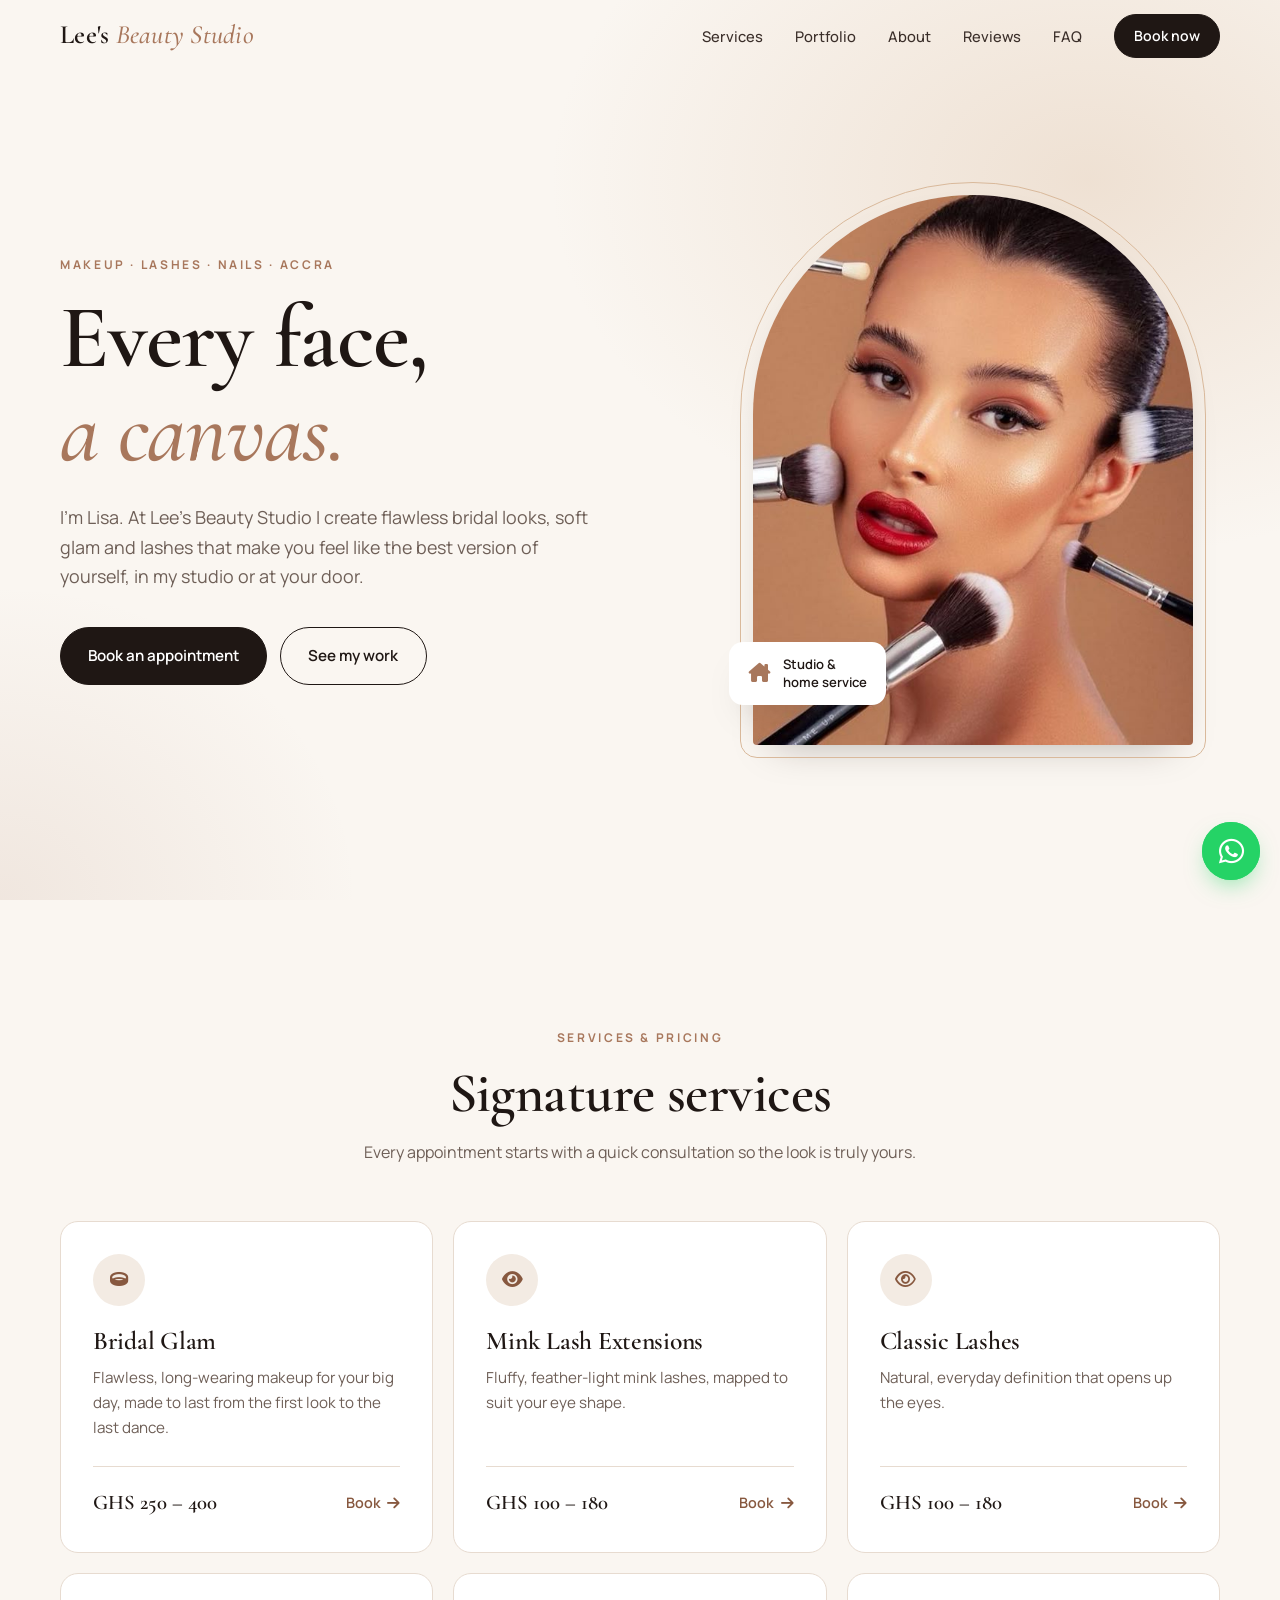
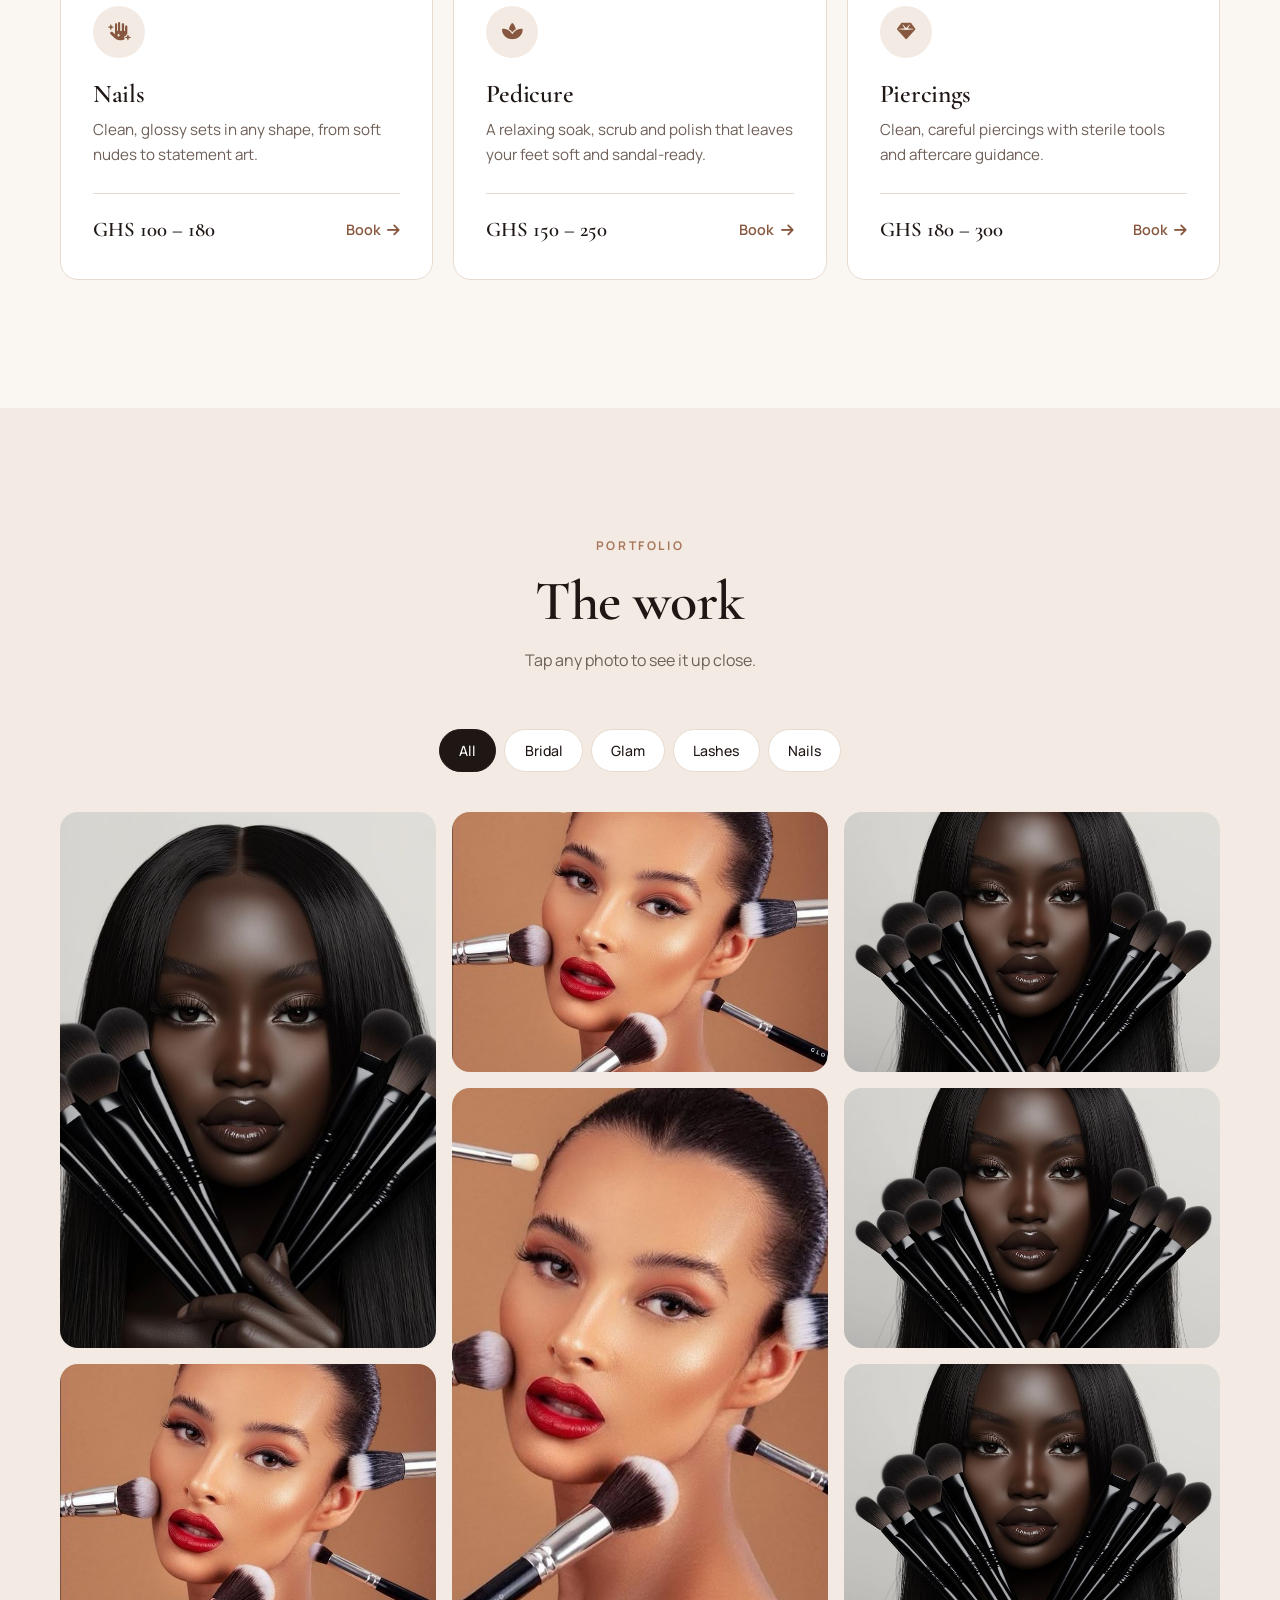
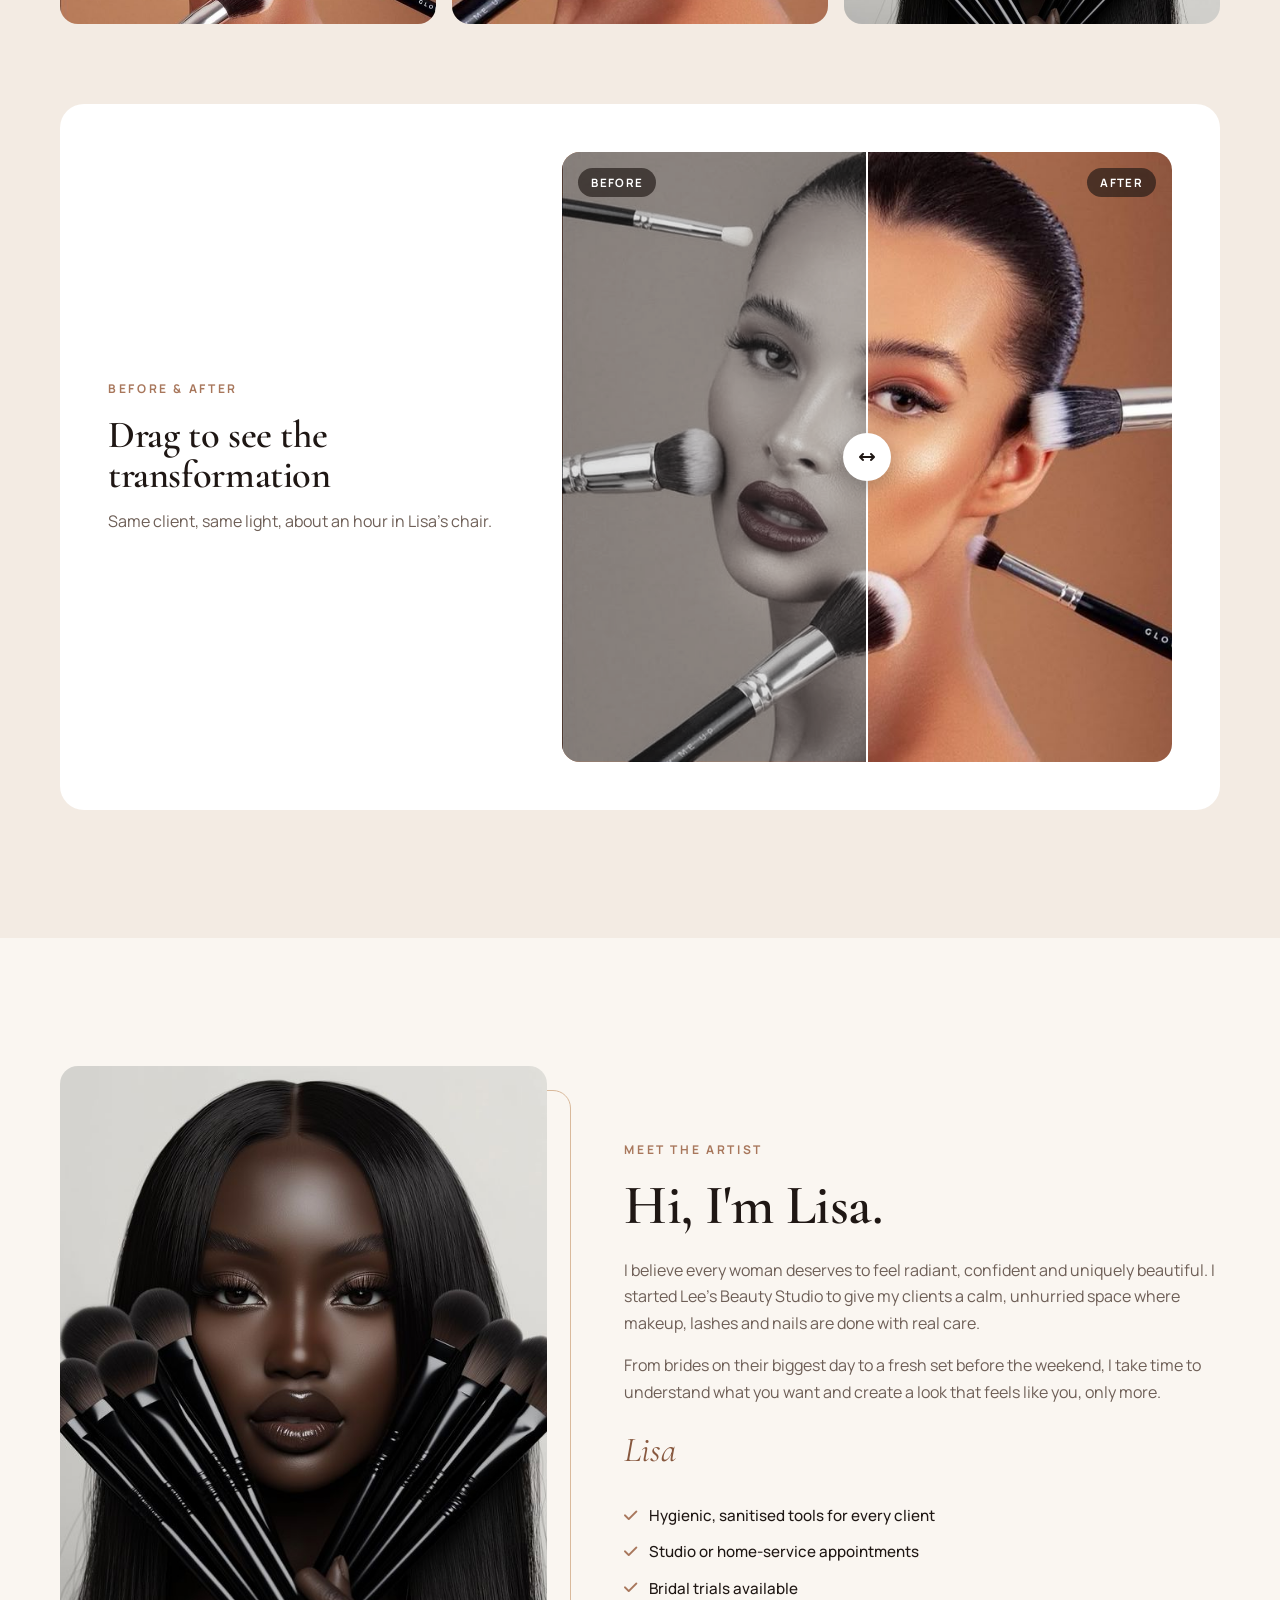
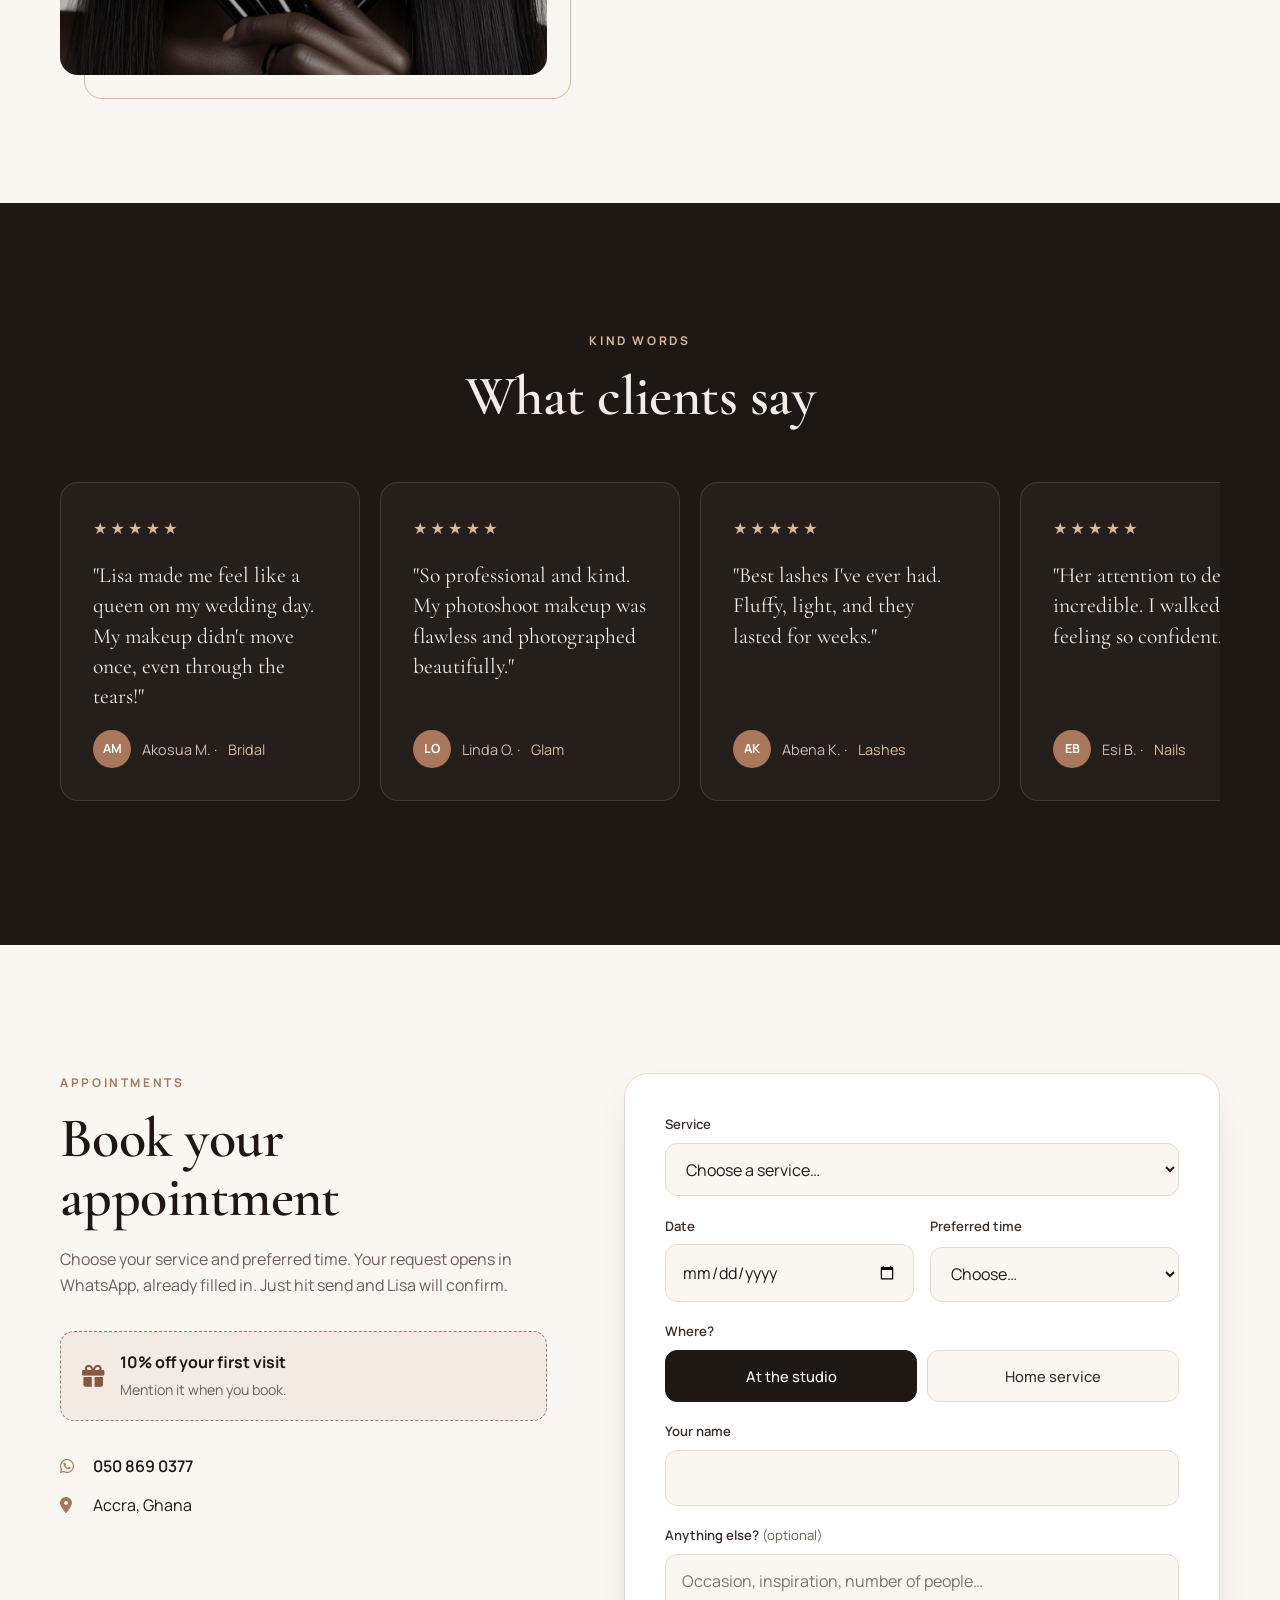
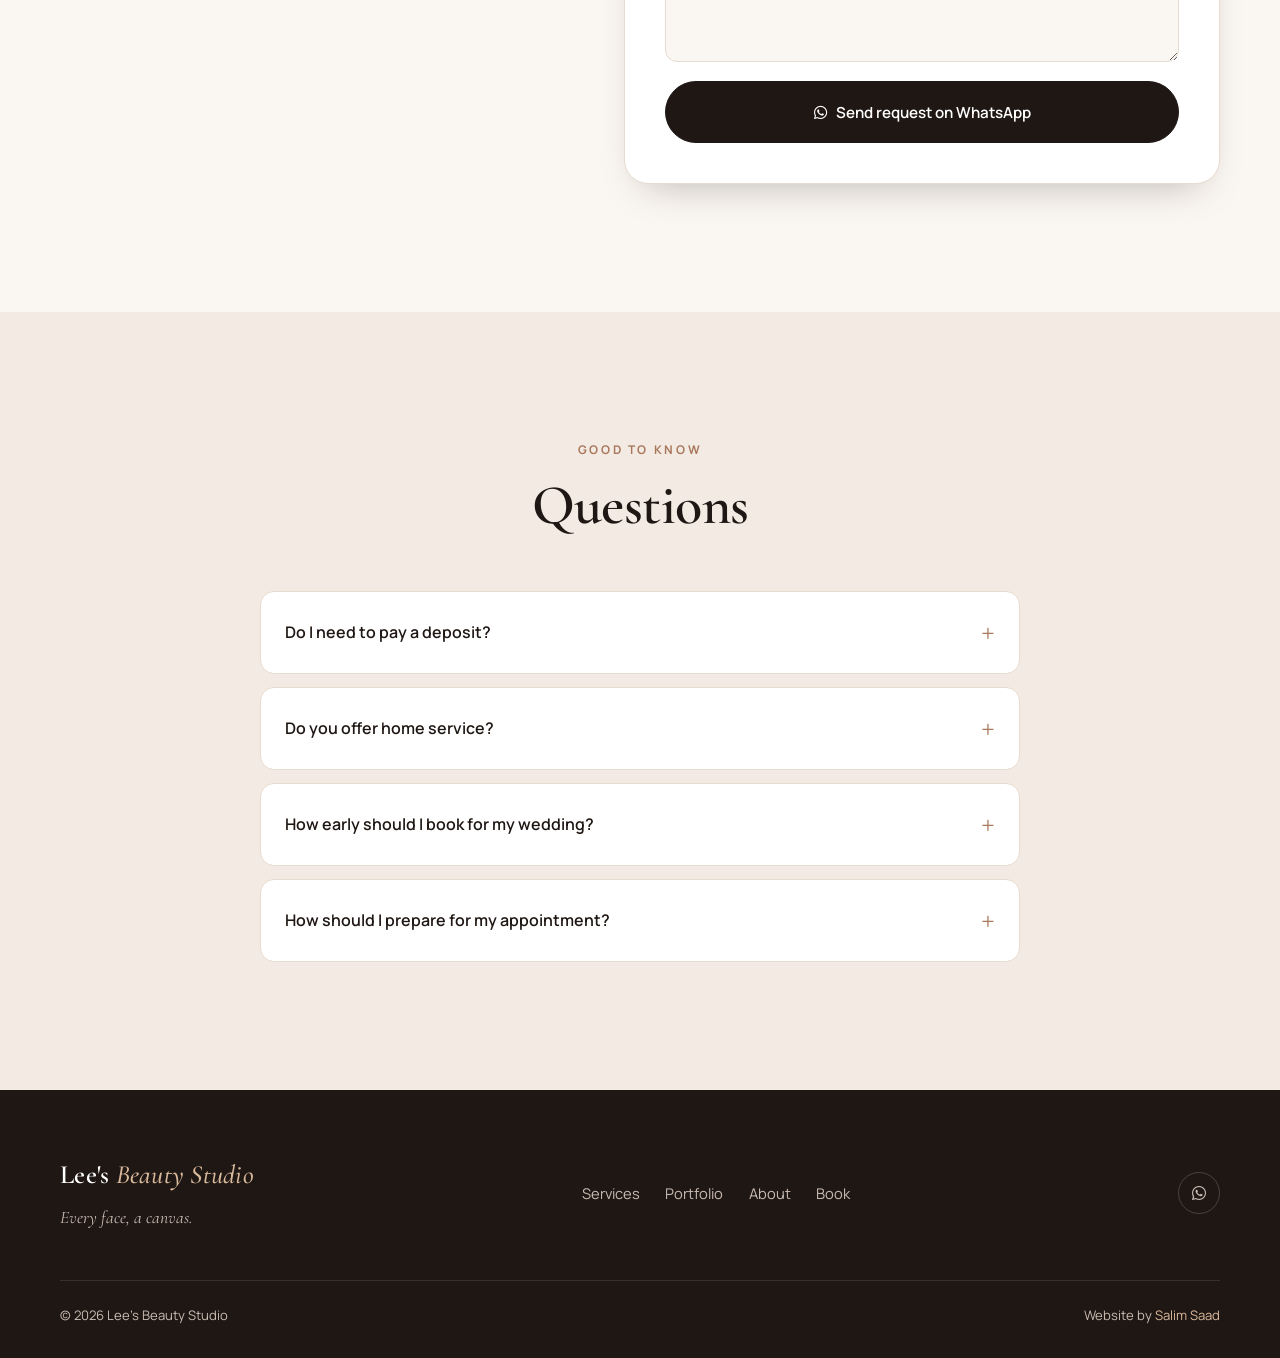
==== index.html @ f09ffb91 "Update WhatsApp contact to Lisa's number Co-Authored-By: Claude Opus 5.5 <noreply@anthropic.com>" ====
<!DOCTYPE html>
<html lang="en">
<head>
  <meta charset="UTF-8" />
  <meta name="viewport" content="width=device-width, initial-scale=1.0" />
  <title>Lee's Beauty Studio | Makeup, Lashes &amp; Nails by Lisa</title>
  <meta name="description" content="Lee's Beauty Studio: bridal and glam makeup, lash extensions, nails, pedicures and piercings by Lisa. Studio and home-service appointments. Book on WhatsApp." />

  <!-- Social share preview (WhatsApp / Instagram / Facebook) -->
  <meta property="og:type" content="website" />
  <meta property="og:title" content="Lee's Beauty Studio | Every Face, a Canvas" />
  <meta property="og:description" content="Bridal and glam makeup, lashes, nails and more by Lisa. Book your appointment on WhatsApp." />
  <meta property="og:image" content="images/jackie3.jpeg" /><!-- TODO: use an absolute URL once the site is live -->
  <meta name="theme-color" content="#1f1714" />

  <link rel="icon" href="data:image/svg+xml,<svg xmlns='http://www.w3.org/2000/svg' viewBox='0 0 100 100'><rect width='100' height='100' rx='22' fill='%231f1714'/><text x='50' y='68' font-size='54' text-anchor='middle' fill='%23d9b99b' font-family='Georgia,serif' font-style='italic'>L</text></svg>" />

  <link rel="preconnect" href="https://fonts.googleapis.com" />
  <link rel="preconnect" href="https://fonts.gstatic.com" crossorigin />
  <link href="https://fonts.googleapis.com/css2?family=Cormorant+Garamond:ital,wght@0,500;0,600;1,500&family=Manrope:wght@400;500;600;700&display=swap" rel="stylesheet" />
  <link rel="stylesheet" href="https://cdnjs.cloudflare.com/ajax/libs/font-awesome/6.4.0/css/all.min.css" />
  <link rel="stylesheet" href="style.css" />
  <script>document.documentElement.classList.add("js");</script>

  <!-- Helps Google show the studio in local "beauty studio near me" searches -->
  <script type="application/ld+json">
  {
    "@context": "https://schema.org",
    "@type": "BeautySalon",
    "name": "Lee's Beauty Studio",
    "founder": "Lisa",
    "telephone": "+233508690377",
    "image": "images/jackie3.jpeg",
    "address": { "@type": "PostalAddress", "addressLocality": "Accra", "addressCountry": "GH" },
    "priceRange": "GHS 100 - 400"
  }
  </script>
</head>
<body>

  <a class="skip-link" href="#main">Skip to content</a>

  <!-- ===== HEADER ===== -->
  <header class="site-header" id="siteHeader">
    <div class="container header-inner">
      <a href="#home" class="wordmark" aria-label="Lee's Beauty Studio, home">
        Lee's <em>Beauty Studio</em>
      </a>

      <nav class="nav" id="nav" aria-label="Main">
        <a href="#services">Services</a>
        <a href="#portfolio">Portfolio</a>
        <a href="#about">About</a>
        <a href="#reviews">Reviews</a>
        <a href="#faq">FAQ</a>
        <a href="#book" class="btn btn-small">Book now</a>
      </nav>

      <button class="menu-toggle" id="menuToggle" aria-label="Open menu" aria-expanded="false" aria-controls="nav">
        <span></span><span></span>
      </button>
    </div>
  </header>

  <main id="main">

    <!-- ===== HERO ===== -->
    <section class="hero" id="home">
      <div class="container hero-inner">
        <div class="hero-text reveal">
          <p class="eyebrow">Makeup · Lashes · Nails · Accra</p>
          <h1>Every face,<br /><em>a canvas.</em></h1>
          <p class="lead">
            I'm Lisa. At Lee's Beauty Studio I create flawless bridal looks, soft glam
            and lashes that make you feel like the best version of yourself, in my studio or at your door.
          </p>
          <div class="hero-actions">
            <a href="#book" class="btn">Book an appointment</a>
            <a href="#portfolio" class="btn btn-ghost">See my work</a>
          </div>
        </div>

        <div class="hero-visual reveal" style="--delay: .15s">
          <!-- TODO: replace with Lisa's own best photo -->
          <div class="arch">
            <img src="images/jackie3.jpeg" alt="Glam makeup look by Lee's Beauty Studio" fetchpriority="high" />
          </div>
          <div class="hero-badge">
            <i class="fa-solid fa-house-chimney" aria-hidden="true"></i>
            <span>Studio &amp;<br />home service</span>
          </div>
        </div>
      </div>
    </section>

    <!-- ===== SERVICES ===== -->
    <section class="section" id="services">
      <div class="container">
        <header class="section-head reveal">
          <p class="eyebrow">Services &amp; pricing</p>
          <h2>Signature services</h2>
          <p>Every appointment starts with a quick consultation so the look is truly yours.</p>
        </header>

        <!-- TODO: confirm every service, description and price with Lisa -->
        <div class="services-grid">
          <article class="service reveal">
            <span class="service-icon"><i class="fa-solid fa-ring" aria-hidden="true"></i></span>
            <h3>Bridal Glam</h3>
            <p>Flawless, long-wearing makeup for your big day, made to last from the first look to the last dance.</p>
            <div class="service-foot">
              <span class="price">GHS 250 – 400</span>
              <a href="#book" class="link-arrow" data-service="Bridal Glam">Book <i class="fa-solid fa-arrow-right" aria-hidden="true"></i></a>
            </div>
          </article>

          <article class="service reveal" style="--delay: .05s">
            <span class="service-icon"><i class="fa-solid fa-eye" aria-hidden="true"></i></span>
            <h3>Mink Lash Extensions</h3>
            <p>Fluffy, feather-light mink lashes, mapped to suit your eye shape.</p>
            <div class="service-foot">
              <span class="price">GHS 100 – 180</span>
              <a href="#book" class="link-arrow" data-service="Mink Lash Extensions">Book <i class="fa-solid fa-arrow-right" aria-hidden="true"></i></a>
            </div>
          </article>

          <article class="service reveal" style="--delay: .1s">
            <span class="service-icon"><i class="fa-regular fa-eye" aria-hidden="true"></i></span>
            <h3>Classic Lashes</h3>
            <p>Natural, everyday definition that opens up the eyes.</p>
            <div class="service-foot">
              <span class="price">GHS 100 – 180</span>
              <a href="#book" class="link-arrow" data-service="Classic Lashes">Book <i class="fa-solid fa-arrow-right" aria-hidden="true"></i></a>
            </div>
          </article>

          <article class="service reveal">
            <span class="service-icon"><i class="fa-solid fa-hand-sparkles" aria-hidden="true"></i></span>
            <h3>Nails</h3>
            <p>Clean, glossy sets in any shape, from soft nudes to statement art.</p>
            <div class="service-foot">
              <span class="price">GHS 100 – 180</span>
              <a href="#book" class="link-arrow" data-service="Nails">Book <i class="fa-solid fa-arrow-right" aria-hidden="true"></i></a>
            </div>
          </article>

          <article class="service reveal" style="--delay: .05s">
            <span class="service-icon"><i class="fa-solid fa-spa" aria-hidden="true"></i></span>
            <h3>Pedicure</h3>
            <p>A relaxing soak, scrub and polish that leaves your feet soft and sandal-ready.</p>
            <div class="service-foot">
              <span class="price">GHS 150 – 250</span>
              <a href="#book" class="link-arrow" data-service="Pedicure">Book <i class="fa-solid fa-arrow-right" aria-hidden="true"></i></a>
            </div>
          </article>

          <article class="service reveal" style="--delay: .1s">
            <span class="service-icon"><i class="fa-solid fa-gem" aria-hidden="true"></i></span>
            <h3>Piercings</h3>
            <p>Clean, careful piercings with sterile tools and aftercare guidance.</p>
            <div class="service-foot">
              <span class="price">GHS 180 – 300</span>
              <a href="#book" class="link-arrow" data-service="Piercings">Book <i class="fa-solid fa-arrow-right" aria-hidden="true"></i></a>
            </div>
          </article>
        </div>
      </div>
    </section>

    <!-- ===== PORTFOLIO ===== -->
    <section class="section section-tint" id="portfolio">
      <div class="container">
        <header class="section-head reveal">
          <p class="eyebrow">Portfolio</p>
          <h2>The work</h2>
          <p>Tap any photo to see it up close.</p>
        </header>

        <div class="filters reveal" role="group" aria-label="Filter portfolio">
          <button class="chip is-active" data-filter="all">All</button>
          <button class="chip" data-filter="bridal">Bridal</button>
          <button class="chip" data-filter="glam">Glam</button>
          <button class="chip" data-filter="lashes">Lashes</button>
          <button class="chip" data-filter="nails">Nails</button>
        </div>

        <!-- TODO: replace with Lisa's real photos. Set data-cat to bridal / glam / lashes / nails -->
        <div class="gallery" id="gallery">
          <figure class="shot tall" data-cat="bridal"><img src="images/jackie1.jpeg" alt="Bridal makeup look" loading="lazy" /><figcaption>Bridal</figcaption></figure>
          <figure class="shot" data-cat="glam"><img src="images/jackie3.jpeg" alt="Red-lip glam look" loading="lazy" /><figcaption>Glam</figcaption></figure>
          <figure class="shot" data-cat="lashes"><img src="images/jackie1.jpeg" alt="Lash extensions close-up" loading="lazy" /><figcaption>Lashes</figcaption></figure>
          <figure class="shot tall" data-cat="glam"><img src="images/jackie3.jpeg" alt="Soft glam look" loading="lazy" /><figcaption>Glam</figcaption></figure>
          <figure class="shot" data-cat="nails"><img src="images/jackie1.jpeg" alt="Nail set" loading="lazy" /><figcaption>Nails</figcaption></figure>
          <figure class="shot" data-cat="bridal"><img src="images/jackie3.jpeg" alt="Bridal glam look" loading="lazy" /><figcaption>Bridal</figcaption></figure>
          <figure class="shot" data-cat="lashes"><img src="images/jackie1.jpeg" alt="Mink lash set" loading="lazy" /><figcaption>Lashes</figcaption></figure>
        </div>

        <!-- Before / After -->
        <!-- TODO: use a REAL before + after pair of the same client. The CSS filter on the "before" image is only a demo placeholder. -->
        <div class="ba-wrap reveal">
          <div class="ba-copy">
            <p class="eyebrow">Before &amp; after</p>
            <h3>Drag to see the transformation</h3>
            <p>Same client, same light, about an hour in Lisa's chair.</p>
          </div>
          <div class="ba" id="beforeAfter" style="--pos: 50%">
            <img src="images/jackie3.jpeg" alt="After: finished makeup look" class="ba-after" />
            <img src="images/jackie3.jpeg" alt="Before: bare skin" class="ba-before demo-before" />
            <span class="ba-label ba-label-l">Before</span>
            <span class="ba-label ba-label-r">After</span>
            <div class="ba-handle" aria-hidden="true"><i class="fa-solid fa-arrows-left-right"></i></div>
            <input type="range" min="0" max="100" value="50" class="ba-range" aria-label="Compare before and after" />
          </div>
        </div>
      </div>
    </section>

    <!-- ===== ABOUT ===== -->
    <section class="section" id="about">
      <div class="container about">
        <div class="about-img reveal">
          <!-- TODO: replace with a portrait of Lisa -->
          <img src="images/jackie1.jpeg" alt="Lisa, founder of Lee's Beauty Studio" loading="lazy" />
        </div>
        <div class="about-text reveal" style="--delay: .1s">
          <p class="eyebrow">Meet the artist</p>
          <h2>Hi, I'm Lisa.</h2>
          <p>
            I believe every woman deserves to feel radiant, confident and uniquely beautiful.
            I started Lee's Beauty Studio to give my clients a calm, unhurried space where
            makeup, lashes and nails are done with real care.
          </p>
          <p>
            From brides on their biggest day to a fresh set before the weekend, I take time
            to understand what you want and create a look that feels like you, only more.
          </p>
          <p class="signature">Lisa</p>
          <ul class="perks">
            <li><i class="fa-solid fa-check" aria-hidden="true"></i> Hygienic, sanitised tools for every client</li>
            <li><i class="fa-solid fa-check" aria-hidden="true"></i> Studio or home-service appointments</li>
            <li><i class="fa-solid fa-check" aria-hidden="true"></i> Bridal trials available</li>
          </ul>
        </div>
      </div>
    </section>

    <!-- ===== REVIEWS ===== -->
    <!-- TODO: these are PLACEHOLDER reviews. Replace with real client reviews (with permission) before launch. -->
    <section class="section section-dark" id="reviews">
      <div class="container">
        <header class="section-head reveal">
          <p class="eyebrow">Kind words</p>
          <h2>What clients say</h2>
        </header>

        <div class="reviews" tabindex="0" aria-label="Client reviews, scroll sideways">
          <blockquote class="review">
            <div class="stars" aria-label="5 out of 5 stars">★★★★★</div>
            <p>"Lisa made me feel like a queen on my wedding day. My makeup didn't move once, even through the tears!"</p>
            <footer><span class="avatar">AM</span> Akosua M. · <em>Bridal</em></footer>
          </blockquote>
          <blockquote class="review">
            <div class="stars" aria-label="5 out of 5 stars">★★★★★</div>
            <p>"So professional and kind. My photoshoot makeup was flawless and photographed beautifully."</p>
            <footer><span class="avatar">LO</span> Linda O. · <em>Glam</em></footer>
          </blockquote>
          <blockquote class="review">
            <div class="stars" aria-label="5 out of 5 stars">★★★★★</div>
            <p>"Best lashes I've ever had. Fluffy, light, and they lasted for weeks."</p>
            <footer><span class="avatar">AK</span> Abena K. · <em>Lashes</em></footer>
          </blockquote>
          <blockquote class="review">
            <div class="stars" aria-label="5 out of 5 stars">★★★★★</div>
            <p>"Her attention to detail is incredible. I walked out feeling so confident."</p>
            <footer><span class="avatar">EB</span> Esi B. · <em>Nails</em></footer>
          </blockquote>
        </div>
      </div>
    </section>

    <!-- ===== BOOKING ===== -->
    <section class="section" id="book">
      <div class="container book">
        <div class="book-intro reveal">
          <p class="eyebrow">Appointments</p>
          <h2>Book your appointment</h2>
          <p>Choose your service and preferred time. Your request opens in WhatsApp, already filled in. Just hit send and Lisa will confirm.</p>
          <div class="offer">
            <i class="fa-solid fa-gift" aria-hidden="true"></i>
            <div><strong>10% off your first visit</strong><span>Mention it when you book.</span></div>
          </div>
          <ul class="contact-list">
            <li><i class="fa-brands fa-whatsapp" aria-hidden="true"></i> <a href="https://wa.me/233508690377" target="_blank" rel="noopener">050 869 0377</a></li>
            <li><i class="fa-solid fa-location-dot" aria-hidden="true"></i> Accra, Ghana <!-- TODO: studio area / landmark --></li>
            <!-- TODO: add once Lisa confirms
            <li><i class="fa-regular fa-envelope" aria-hidden="true"></i> <a href="mailto:hello@leesbeautystudio.com">hello@leesbeautystudio.com</a></li>
            -->
          </ul>
        </div>

        <form class="booking reveal" id="bookingForm" style="--delay: .1s" novalidate>
          <div class="field">
            <label for="service">Service</label>
            <select id="service" name="service" required>
              <option value="">Choose a service…</option>
              <option>Bridal Glam</option>
              <option>Mink Lash Extensions</option>
              <option>Classic Lashes</option>
              <option>Nails</option>
              <option>Pedicure</option>
              <option>Piercings</option>
            </select>
          </div>

          <div class="field-row">
            <div class="field">
              <label for="date">Date</label>
              <input type="date" id="date" name="date" required />
            </div>
            <div class="field">
              <label for="time">Preferred time</label>
              <select id="time" name="time" required>
                <option value="">Choose…</option>
                <option>Morning (8am – 12pm)</option>
                <option>Afternoon (12pm – 4pm)</option>
                <option>Evening (4pm – 7pm)</option>
              </select>
            </div>
          </div>

          <fieldset class="field">
            <legend>Where?</legend>
            <div class="toggle">
              <label><input type="radio" name="where" value="At the studio" checked /> <span>At the studio</span></label>
              <label><input type="radio" name="where" value="Home service" /> <span>Home service</span></label>
            </div>
          </fieldset>

          <div class="field" id="areaField" hidden>
            <label for="area">Your area / location</label>
            <input type="text" id="area" name="area" placeholder="e.g. East Legon" />
          </div>

          <div class="field">
            <label for="name">Your name</label>
            <input type="text" id="name" name="name" autocomplete="name" required />
          </div>

          <div class="field">
            <label for="notes">Anything else? <span class="optional">(optional)</span></label>
            <textarea id="notes" name="notes" rows="3" placeholder="Occasion, inspiration, number of people…"></textarea>
          </div>

          <p class="form-error" id="formError" role="alert"></p>

          <button type="submit" class="btn btn-block">
            <i class="fa-brands fa-whatsapp" aria-hidden="true"></i> Send request on WhatsApp
          </button>
        </form>
      </div>
    </section>

    <!-- ===== FAQ ===== -->
    <!-- TODO: confirm policies with Lisa -->
    <section class="section section-tint" id="faq">
      <div class="container narrow">
        <header class="section-head reveal">
          <p class="eyebrow">Good to know</p>
          <h2>Questions</h2>
        </header>

        <div class="faq">
          <details class="reveal">
            <summary>Do I need to pay a deposit?</summary>
            <p>A small deposit secures your slot, especially for bridal and weekend bookings. Lisa will share the details when she confirms your appointment.</p>
          </details>
          <details class="reveal">
            <summary>Do you offer home service?</summary>
            <p>Yes. Lisa can come to you for makeup and lashes. A small transport fee may apply depending on your location.</p>
          </details>
          <details class="reveal">
            <summary>How early should I book for my wedding?</summary>
            <p>Ideally 2–3 months ahead, with a trial session a few weeks before the big day.</p>
          </details>
          <details class="reveal">
            <summary>How should I prepare for my appointment?</summary>
            <p>Come with a clean, moisturised face for makeup, and clean natural lashes with no mascara for lash appointments. Inspiration photos are always welcome!</p>
          </details>
        </div>
      </div>
    </section>

  </main>

  <!-- ===== FOOTER ===== -->
  <footer class="site-footer">
    <div class="container footer-inner">
      <div>
        <p class="wordmark wordmark-light">Lee's <em>Beauty Studio</em></p>
        <p class="footer-tag">Every face, a canvas.</p>
      </div>
      <nav class="footer-nav" aria-label="Footer">
        <a href="#services">Services</a>
        <a href="#portfolio">Portfolio</a>
        <a href="#about">About</a>
        <a href="#book">Book</a>
      </nav>
      <div class="socials">
        <a href="https://wa.me/233508690377" target="_blank" rel="noopener" aria-label="WhatsApp"><i class="fa-brands fa-whatsapp"></i></a>
        <!-- TODO: add Lisa's real handles, then uncomment
        <a href="https://instagram.com/HANDLE" target="_blank" rel="noopener" aria-label="Instagram"><i class="fa-brands fa-instagram"></i></a>
        <a href="https://tiktok.com/@HANDLE" target="_blank" rel="noopener" aria-label="TikTok"><i class="fa-brands fa-tiktok"></i></a>
        -->
      </div>
    </div>
    <div class="container footer-bottom">
      <p>© <span id="year">2026</span> Lee's Beauty Studio</p>
      <p>Website by <a href="mailto:salimsaad135@gmail.com">Salim Saad</a></p>
    </div>
  </footer>

  <!-- Floating WhatsApp button -->
  <a href="https://wa.me/233508690377" class="wa-float" target="_blank" rel="noopener" aria-label="Chat with Lisa on WhatsApp">
    <i class="fa-brands fa-whatsapp"></i>
  </a>

  <!-- Lightbox -->
  <dialog class="lightbox" id="lightbox" aria-label="Photo viewer">
    <button class="lb-btn lb-close" data-lb="close" aria-label="Close"><i class="fa-solid fa-xmark"></i></button>
    <button class="lb-btn lb-prev" data-lb="prev" aria-label="Previous photo"><i class="fa-solid fa-chevron-left"></i></button>
    <img id="lbImg" alt="" />
    <button class="lb-btn lb-next" data-lb="next" aria-label="Next photo"><i class="fa-solid fa-chevron-right"></i></button>
  </dialog>

  <script src="script.js"></script>
</body>
</html>
---- style.css ----
/* =========================================================
   Lee's Beauty Studio
   ========================================================= */

:root {
  --bg: #faf6f1;
  --surface: #ffffff;
  --tint: #f3ebe3;
  --ink: #1f1714;
  --ink-soft: #3a2e29;
  --muted: #6e5f57;
  --line: #e7dbd0;
  --accent: #a8775c;        /* warm rose-gold */
  --accent-deep: #87583f;
  --accent-light: #d9b99b;
  --wa: #25d366;

  --serif: "Cormorant Garamond", Georgia, serif;
  --sans: "Manrope", system-ui, -apple-system, "Segoe UI", sans-serif;

  --radius: 18px;
  --shadow: 0 18px 40px -22px rgba(31, 23, 20, .35);
  --ease: cubic-bezier(.22, .8, .3, 1);
  --header-h: 72px;
}

*, *::before, *::after { box-sizing: border-box; margin: 0; padding: 0; }

html { scroll-behavior: smooth; scroll-padding-top: var(--header-h); }

body {
  font-family: var(--sans);
  font-size: 1rem;
  line-height: 1.65;
  color: var(--ink);
  background: var(--bg);
  -webkit-font-smoothing: antialiased;
  overflow-x: hidden;
}

img { display: block; max-width: 100%; }
a { color: inherit; }
button, input, select, textarea { font: inherit; color: inherit; }

.container { width: min(1160px, 100% - 2.5rem); margin-inline: auto; }
.narrow { width: min(760px, 100% - 2.5rem); }

.skip-link {
  position: absolute; left: 1rem; top: -100px; z-index: 200;
  background: var(--ink); color: #fff; padding: .6rem 1rem; border-radius: 8px;
}
.skip-link:focus { top: 1rem; }

:focus-visible { outline: 2px solid var(--accent); outline-offset: 3px; }

/* ---------- Type ---------- */
h1, h2, h3 { font-family: var(--serif); font-weight: 600; line-height: 1.05; letter-spacing: -.01em; }
h1 { font-size: clamp(3rem, 7.5vw, 5.6rem); }
h2 { font-size: clamp(2.3rem, 5vw, 3.5rem); }
h3 { font-size: 1.6rem; }
h1 em, h2 em { font-style: italic; color: var(--accent); font-weight: 500; }

.eyebrow {
  font-size: .75rem; font-weight: 700; letter-spacing: .22em; text-transform: uppercase;
  color: var(--accent); margin-bottom: 1rem;
}
.lead { font-size: 1.12rem; color: var(--muted); max-width: 34rem; }

/* ---------- Buttons ---------- */
.btn {
  display: inline-flex; align-items: center; justify-content: center; gap: .55rem;
  padding: .95rem 1.7rem; border-radius: 999px; border: 1px solid var(--ink);
  background: var(--ink); color: #fff; text-decoration: none; font-weight: 600; font-size: .95rem;
  cursor: pointer; transition: background .3s var(--ease), color .3s var(--ease), transform .3s var(--ease), box-shadow .3s var(--ease);
}
.btn:hover { background: var(--accent-deep); border-color: var(--accent-deep); transform: translateY(-2px); box-shadow: var(--shadow); }
.btn-ghost { background: transparent; color: var(--ink); }
.btn-ghost:hover { background: var(--ink); color: #fff; border-color: var(--ink); }
.btn-small { padding: .6rem 1.2rem; font-size: .88rem; }
.btn-block { width: 100%; padding-block: 1.1rem; }

.link-arrow {
  font-weight: 600; font-size: .9rem; text-decoration: none; color: var(--accent-deep);
  display: inline-flex; align-items: center; gap: .4rem;
}
.link-arrow i { transition: transform .3s var(--ease); }
.link-arrow:hover i { transform: translateX(4px); }

/* ---------- Header ---------- */
.site-header {
  position: fixed; inset: 0 0 auto; z-index: 100; height: var(--header-h);
  display: flex; align-items: center;
  transition: background .35s var(--ease), box-shadow .35s var(--ease);
}
.site-header.scrolled {
  background: rgba(250, 246, 241, .88);
  backdrop-filter: saturate(1.4) blur(14px); -webkit-backdrop-filter: saturate(1.4) blur(14px);
  box-shadow: 0 1px 0 var(--line);
}
.header-inner { display: flex; align-items: center; justify-content: space-between; gap: 1rem; }

.wordmark {
  font-family: var(--serif); font-size: 1.65rem; font-weight: 600; text-decoration: none;
  letter-spacing: .01em; white-space: nowrap; position: relative; z-index: 110;
}
.wordmark em { font-style: italic; font-weight: 500; color: var(--accent); }
.wordmark-light { color: #fff; }
.wordmark-light em { color: var(--accent-light); }

.nav { display: flex; align-items: center; gap: 2rem; }
.nav a:not(.btn) {
  text-decoration: none; font-size: .92rem; font-weight: 500; color: var(--ink-soft);
  position: relative; padding-block: .3rem;
}
.nav a:not(.btn)::after {
  content: ""; position: absolute; left: 0; bottom: 0; height: 1px; width: 100%;
  background: var(--accent); transform: scaleX(0); transform-origin: right; transition: transform .35s var(--ease);
}
.nav a:not(.btn):hover::after { transform: scaleX(1); transform-origin: left; }

.menu-toggle {
  display: none; width: 44px; height: 44px; border: 0; background: none; cursor: pointer;
  position: relative; z-index: 110;
}
.menu-toggle span {
  position: absolute; left: 10px; right: 10px; height: 1.5px; background: var(--ink);
  transition: transform .35s var(--ease), top .35s var(--ease);
}
.menu-toggle span:first-child { top: 17px; }
.menu-toggle span:last-child { top: 26px; }
.menu-open .menu-toggle span:first-child { top: 21px; transform: rotate(45deg); }
.menu-open .menu-toggle span:last-child { top: 21px; transform: rotate(-45deg); }

/* ---------- Hero ---------- */
.hero {
  min-height: 100svh; display: flex; align-items: center;
  padding: calc(var(--header-h) + 2rem) 0 4rem;
  background:
    radial-gradient(60% 60% at 85% 20%, rgba(217, 185, 155, .35), transparent 70%),
    radial-gradient(40% 50% at 0% 100%, rgba(168, 119, 92, .12), transparent 70%),
    var(--bg);
}
.hero-inner { display: grid; grid-template-columns: 1.1fr .9fr; gap: 4rem; align-items: center; }
.hero h1 { margin-bottom: 1.5rem; }
.hero-actions { display: flex; flex-wrap: wrap; gap: .8rem; margin-top: 2.2rem; }

.hero-visual { position: relative; justify-self: center; width: min(100%, 440px); }
.arch {
  aspect-ratio: 4 / 5; border-radius: 999px 999px var(--radius) var(--radius); overflow: hidden;
  box-shadow: var(--shadow); outline: 1px solid var(--accent-light); outline-offset: 12px;
}
.arch img { width: 100%; height: 100%; object-fit: cover; transition: transform 1.2s var(--ease); }
.hero-visual:hover .arch img { transform: scale(1.04); }
.hero-badge {
  position: absolute; left: -1.5rem; bottom: 2.5rem; display: flex; align-items: center; gap: .75rem;
  background: var(--surface); padding: .9rem 1.2rem; border-radius: 14px; box-shadow: var(--shadow);
  font-size: .82rem; font-weight: 600; line-height: 1.3;
}
.hero-badge i { color: var(--accent); font-size: 1.2rem; }

/* ---------- Sections ---------- */
.section { padding: clamp(5rem, 10vw, 8rem) 0; }
.section-tint { background: var(--tint); }
.section-dark { background: var(--ink); color: #f4ece5; }
.section-dark .eyebrow { color: var(--accent-light); }

.section-head { text-align: center; max-width: 40rem; margin: 0 auto 3.5rem; }
.section-head h2 { margin-bottom: 1rem; }
.section-head p:not(.eyebrow) { color: var(--muted); }

/* ---------- Services ---------- */
.services-grid { display: grid; grid-template-columns: repeat(3, 1fr); gap: 1.25rem; }
.service {
  background: var(--surface); border: 1px solid var(--line); border-radius: var(--radius);
  padding: 2rem; display: flex; flex-direction: column;
  transition: transform .4s var(--ease), box-shadow .4s var(--ease), border-color .4s var(--ease);
}
.service:hover { transform: translateY(-6px); box-shadow: var(--shadow); border-color: var(--accent-light); }
.service-icon {
  width: 52px; height: 52px; border-radius: 50%; display: grid; place-items: center;
  background: var(--tint); color: var(--accent-deep); font-size: 1.15rem; margin-bottom: 1.4rem;
}
.service h3 { margin-bottom: .6rem; }
.service p { color: var(--muted); font-size: .95rem; flex: 1; }
.service-foot {
  display: flex; justify-content: space-between; align-items: center;
  margin-top: 1.6rem; padding-top: 1.2rem; border-top: 1px solid var(--line);
}
.price { font-family: var(--serif); font-size: 1.3rem; font-weight: 600; }

/* ---------- Portfolio ---------- */
.filters { display: flex; flex-wrap: wrap; justify-content: center; gap: .5rem; margin-bottom: 2.5rem; }
.chip {
  border: 1px solid var(--line); background: var(--surface); padding: .55rem 1.2rem;
  border-radius: 999px; font-size: .88rem; font-weight: 500; cursor: pointer;
  transition: all .3s var(--ease);
}
.chip:hover { border-color: var(--ink); }
.chip.is-active { background: var(--ink); color: #fff; border-color: var(--ink); }

.gallery { display: grid; grid-template-columns: repeat(3, 1fr); grid-auto-rows: 260px; grid-auto-flow: dense; gap: 1rem; }
.shot {
  position: relative; overflow: hidden; border-radius: var(--radius); cursor: zoom-in;
  animation: pop .5s var(--ease);
}
@keyframes pop { from { opacity: 0; transform: scale(.96); } }
.shot.tall { grid-row: span 2; }
.shot img { width: 100%; height: 100%; object-fit: cover; transition: transform .8s var(--ease); }
.shot:hover img { transform: scale(1.06); }
.shot figcaption {
  position: absolute; left: 1rem; bottom: 1rem; padding: .35rem .85rem; border-radius: 999px;
  background: rgba(255, 255, 255, .9); font-size: .75rem; font-weight: 600; letter-spacing: .08em; text-transform: uppercase;
  opacity: 0; transform: translateY(8px); transition: all .4s var(--ease);
}
.shot:hover figcaption { opacity: 1; transform: none; }
.shot.is-hidden { display: none; }

/* Before / After */
.ba-wrap {
  display: grid; grid-template-columns: .8fr 1.2fr; gap: 3rem; align-items: center;
  margin-top: 5rem; background: var(--surface); border-radius: calc(var(--radius) + 6px); padding: clamp(1.5rem, 4vw, 3rem);
}
.ba-copy h3 { font-size: clamp(1.8rem, 3.5vw, 2.4rem); margin-bottom: .8rem; }
.ba-copy p:not(.eyebrow) { color: var(--muted); }
.ba { position: relative; aspect-ratio: 1; border-radius: var(--radius); overflow: hidden; user-select: none; }
.ba img { position: absolute; inset: 0; width: 100%; height: 100%; object-fit: cover; }
.ba-before { clip-path: inset(0 calc(100% - var(--pos)) 0 0); }
.demo-before { filter: grayscale(.85) brightness(.95) contrast(.85); } /* placeholder only */
.ba::after {
  content: ""; position: absolute; top: 0; bottom: 0; left: var(--pos); width: 2px; background: #fff;
  transform: translateX(-1px); pointer-events: none;
}
.ba-handle {
  position: absolute; top: 50%; left: var(--pos); transform: translate(-50%, -50%); z-index: 2;
  width: 48px; height: 48px; border-radius: 50%; background: #fff; display: grid; place-items: center;
  box-shadow: 0 6px 20px rgba(0, 0, 0, .25); color: var(--ink); pointer-events: none;
}
.ba-range { position: absolute; inset: 0; width: 100%; height: 100%; opacity: 0; cursor: ew-resize; z-index: 3; margin: 0; }
.ba-label {
  position: absolute; top: 1rem; z-index: 1; padding: .3rem .8rem; border-radius: 999px;
  background: rgba(31, 23, 20, .65); color: #fff; font-size: .72rem; font-weight: 700; letter-spacing: .12em; text-transform: uppercase;
}
.ba-label-l { left: 1rem; }
.ba-label-r { right: 1rem; }

/* ---------- About ---------- */
.about { display: grid; grid-template-columns: .9fr 1.1fr; gap: clamp(2.5rem, 6vw, 5.5rem); align-items: center; }
.about-img { position: relative; isolation: isolate; }
.about-img img { width: 100%; aspect-ratio: 4 / 5; object-fit: cover; border-radius: var(--radius); }
.about-img::before {
  content: ""; position: absolute; inset: 1.5rem -1.5rem -1.5rem 1.5rem; z-index: -1;
  border: 1px solid var(--accent-light); border-radius: var(--radius);
}
.about-text h2 { margin-bottom: 1.4rem; }
.about-text p:not(.eyebrow):not(.signature) { color: var(--muted); margin-bottom: 1rem; }
.signature { font-family: var(--serif); font-style: italic; font-size: 2.2rem; color: var(--accent-deep); margin: .5rem 0 1.5rem; }
.perks { list-style: none; display: grid; gap: .7rem; }
.perks li { display: flex; gap: .75rem; align-items: center; font-weight: 500; font-size: .95rem; }
.perks i { color: var(--accent); }

/* ---------- Reviews ---------- */
.reviews {
  display: grid; grid-auto-flow: column; grid-auto-columns: minmax(300px, 1fr); gap: 1.25rem;
  overflow-x: auto; scroll-snap-type: x mandatory; padding-bottom: 1rem; scrollbar-width: thin;
  scrollbar-color: var(--accent) transparent;
}
.review {
  scroll-snap-align: start; border: 1px solid rgba(255, 255, 255, .12); border-radius: var(--radius);
  padding: 2rem; display: flex; flex-direction: column; gap: 1.2rem; background: rgba(255, 255, 255, .03);
}
.stars { color: var(--accent-light); letter-spacing: .2em; }
.review p { font-family: var(--serif); font-size: 1.35rem; line-height: 1.4; flex: 1; }
.review footer { display: flex; align-items: center; gap: .7rem; font-size: .9rem; color: #c9bbb1; }
.review footer em { font-style: normal; color: var(--accent-light); }
.avatar {
  width: 38px; height: 38px; border-radius: 50%; display: grid; place-items: center;
  background: var(--accent); color: #fff; font-weight: 700; font-size: .78rem;
}

/* ---------- Booking ---------- */
.book { display: grid; grid-template-columns: .9fr 1.1fr; gap: clamp(2.5rem, 6vw, 5rem); align-items: start; }
.book-intro h2 { margin-bottom: 1.2rem; }
.book-intro > p:not(.eyebrow) { color: var(--muted); }
.offer {
  display: flex; gap: 1rem; align-items: center; margin: 2rem 0; padding: 1.1rem 1.3rem;
  border: 1px dashed var(--accent); border-radius: 14px; background: var(--tint);
}
.offer i { font-size: 1.4rem; color: var(--accent-deep); }
.offer strong { display: block; }
.offer span { font-size: .88rem; color: var(--muted); }
.contact-list { list-style: none; display: grid; gap: .8rem; }
.contact-list li { display: flex; gap: .8rem; align-items: center; }
.contact-list i { width: 20px; color: var(--accent); }
.contact-list a { text-decoration: none; font-weight: 600; }
.contact-list a:hover { color: var(--accent-deep); }

.booking {
  background: var(--surface); border: 1px solid var(--line); border-radius: calc(var(--radius) + 6px);
  padding: clamp(1.5rem, 4vw, 2.5rem); box-shadow: var(--shadow); display: grid; gap: 1.2rem;
}
.field { display: grid; gap: .45rem; border: 0; min-width: 0; }
.field[hidden] { display: none; }
.field-row { display: grid; grid-template-columns: 1fr 1fr; gap: 1rem; }
.field label, .field legend { font-size: .82rem; font-weight: 600; color: var(--ink-soft); }
.field legend { margin-bottom: .45rem; }
.optional { font-weight: 400; color: var(--muted); }
.field input, .field select, .field textarea {
  width: 100%; padding: .85rem 1rem; border: 1px solid var(--line); border-radius: 12px;
  background: var(--bg); transition: border-color .25s, box-shadow .25s;
}
.field input:focus, .field select:focus, .field textarea:focus {
  outline: none; border-color: var(--accent); box-shadow: 0 0 0 4px rgba(168, 119, 92, .15);
}
.field .invalid { border-color: #c0392b; }
.field textarea { resize: vertical; }

.toggle { display: grid; grid-template-columns: 1fr 1fr; gap: .6rem; }
.toggle label { cursor: pointer; position: relative; }
.toggle input { position: absolute; opacity: 0; pointer-events: none; }
.toggle span {
  display: block; text-align: center; padding: .8rem; border: 1px solid var(--line); border-radius: 12px;
  font-size: .92rem; font-weight: 500; background: var(--bg); transition: all .25s var(--ease);
}
.toggle input:checked + span { background: var(--ink); color: #fff; border-color: var(--ink); }
.toggle input:focus-visible + span { outline: 2px solid var(--accent); outline-offset: 2px; }

.form-error { color: #b03a2e; font-size: .88rem; }
.form-error:empty { display: none; }

/* ---------- FAQ ---------- */
.faq { display: grid; gap: .8rem; }
.faq details { background: var(--surface); border: 1px solid var(--line); border-radius: 14px; }
.faq summary {
  list-style: none; cursor: pointer; padding: 1.3rem 1.5rem; font-weight: 600;
  display: flex; justify-content: space-between; align-items: center; gap: 1rem;
}
.faq summary::-webkit-details-marker { display: none; }
.faq summary::after { content: "+"; font-size: 1.5rem; font-weight: 300; color: var(--accent); transition: transform .3s var(--ease); }
.faq details[open] summary::after { transform: rotate(45deg); }
.faq details p { padding: 0 1.5rem 1.4rem; color: var(--muted); }

/* ---------- Footer ---------- */
.site-footer { background: var(--ink); color: #c9bbb1; padding: 4rem 0 2rem; }
.footer-inner { display: flex; flex-wrap: wrap; justify-content: space-between; align-items: center; gap: 2rem; }
.footer-tag { font-family: var(--serif); font-style: italic; font-size: 1.1rem; margin-top: .3rem; }
.footer-nav { display: flex; flex-wrap: wrap; gap: 1.6rem; }
.footer-nav a { text-decoration: none; font-size: .92rem; }
.footer-nav a:hover { color: #fff; }
.socials { display: flex; gap: .6rem; }
.socials a {
  width: 42px; height: 42px; border-radius: 50%; display: grid; place-items: center;
  border: 1px solid rgba(255, 255, 255, .18); text-decoration: none; transition: all .3s var(--ease);
}
.socials a:hover { background: var(--accent); border-color: var(--accent); color: #fff; }
.footer-bottom {
  display: flex; flex-wrap: wrap; justify-content: space-between; gap: .5rem;
  margin-top: 3rem; padding-top: 1.5rem; border-top: 1px solid rgba(255, 255, 255, .1); font-size: .82rem;
}
.footer-bottom a { color: var(--accent-light); text-decoration: none; }

/* ---------- Floating WhatsApp ---------- */
.wa-float {
  position: fixed; right: 1.25rem; bottom: 1.25rem; z-index: 90;
  width: 58px; height: 58px; border-radius: 50%; display: grid; place-items: center;
  background: var(--wa); color: #fff; font-size: 1.8rem; text-decoration: none;
  box-shadow: 0 10px 25px -8px rgba(37, 211, 102, .6);
  transition: transform .3s var(--ease);
}
.wa-float:hover { transform: scale(1.08); }
.wa-float::before {
  content: ""; position: absolute; inset: 0; border-radius: 50%; border: 2px solid var(--wa);
  animation: ping 2.4s var(--ease) infinite;
}
@keyframes ping { 0% { transform: scale(1); opacity: .7; } 100% { transform: scale(1.6); opacity: 0; } }

/* ---------- Lightbox ---------- */
.lightbox {
  border: 0; padding: 0; background: transparent; max-width: 100vw; max-height: 100vh;
  width: 100%; height: 100%; margin: 0;
}
.lightbox[open] { display: grid; place-items: center; }
.lightbox::backdrop { background: rgba(20, 14, 12, .92); }
.lightbox img { max-width: min(92vw, 900px); max-height: 85vh; border-radius: 12px; object-fit: contain; }
.lb-btn {
  position: fixed; width: 48px; height: 48px; border-radius: 50%; border: 0; cursor: pointer;
  background: rgba(255, 255, 255, .12); color: #fff; font-size: 1.1rem; transition: background .25s;
}
.lb-btn:hover { background: rgba(255, 255, 255, .25); }
.lb-close { top: 1.25rem; right: 1.25rem; }
.lb-prev { left: 1.25rem; top: 50%; transform: translateY(-50%); }
.lb-next { right: 1.25rem; top: 50%; transform: translateY(-50%); }

/* ---------- Reveal on scroll ---------- */
.js .reveal { opacity: 0; transform: translateY(28px); transition: opacity .9s var(--ease) var(--delay, 0s), transform .9s var(--ease) var(--delay, 0s); }
.js .reveal.in { opacity: 1; transform: none; }

/* ---------- Responsive ---------- */
@media (max-width: 960px) {
  .services-grid { grid-template-columns: repeat(2, 1fr); }
  .ba-wrap { grid-template-columns: 1fr; }
}

@media (max-width: 820px) {
  .menu-toggle { display: block; }
  .nav {
    position: fixed; inset: 0; z-index: 105; flex-direction: column; justify-content: center; gap: 1.6rem;
    background: var(--bg); opacity: 0; visibility: hidden; transition: opacity .35s var(--ease), visibility .35s;
  }
  .nav a:not(.btn) { font-family: var(--serif); font-size: 2.2rem; font-weight: 600; color: var(--ink); }
  .nav .btn { margin-top: 1rem; padding: 1rem 2rem; font-size: 1rem; }
  .menu-open .nav { opacity: 1; visibility: visible; }
  .menu-open { overflow: hidden; }

  .hero-inner, .about, .book { grid-template-columns: 1fr; }
  .hero-inner { gap: 3rem; }
  .hero-visual { width: min(100%, 360px); }
  .hero-badge { left: -.5rem; }
  .about-img { max-width: 440px; }
  .gallery { grid-template-columns: repeat(2, 1fr); grid-auto-rows: 200px; }
  .gallery .shot:last-child { grid-column: span 2; }
  .filters {
    flex-wrap: nowrap; justify-content: flex-start; overflow-x: auto; scrollbar-width: none;
    margin-inline: -1.25rem; padding-inline: 1.25rem;
  }
  .filters::-webkit-scrollbar { display: none; }
  .chip { flex: none; }
}

@media (max-width: 560px) {
  .services-grid { grid-template-columns: 1fr; }
  .field-row { grid-template-columns: 1fr; }
  .gallery { grid-auto-rows: 160px; gap: .6rem; }
  .reviews { grid-auto-columns: 85%; }
  .about-img::before { inset: 1rem -.75rem -.75rem 1rem; }
  .footer-inner { flex-direction: column; align-items: flex-start; }
  .wordmark { font-size: 1.4rem; }
}

@media (prefers-reduced-motion: reduce) {
  *, *::before, *::after { animation: none !important; transition: none !important; scroll-behavior: auto !important; }
  .js .reveal { opacity: 1; transform: none; }
}
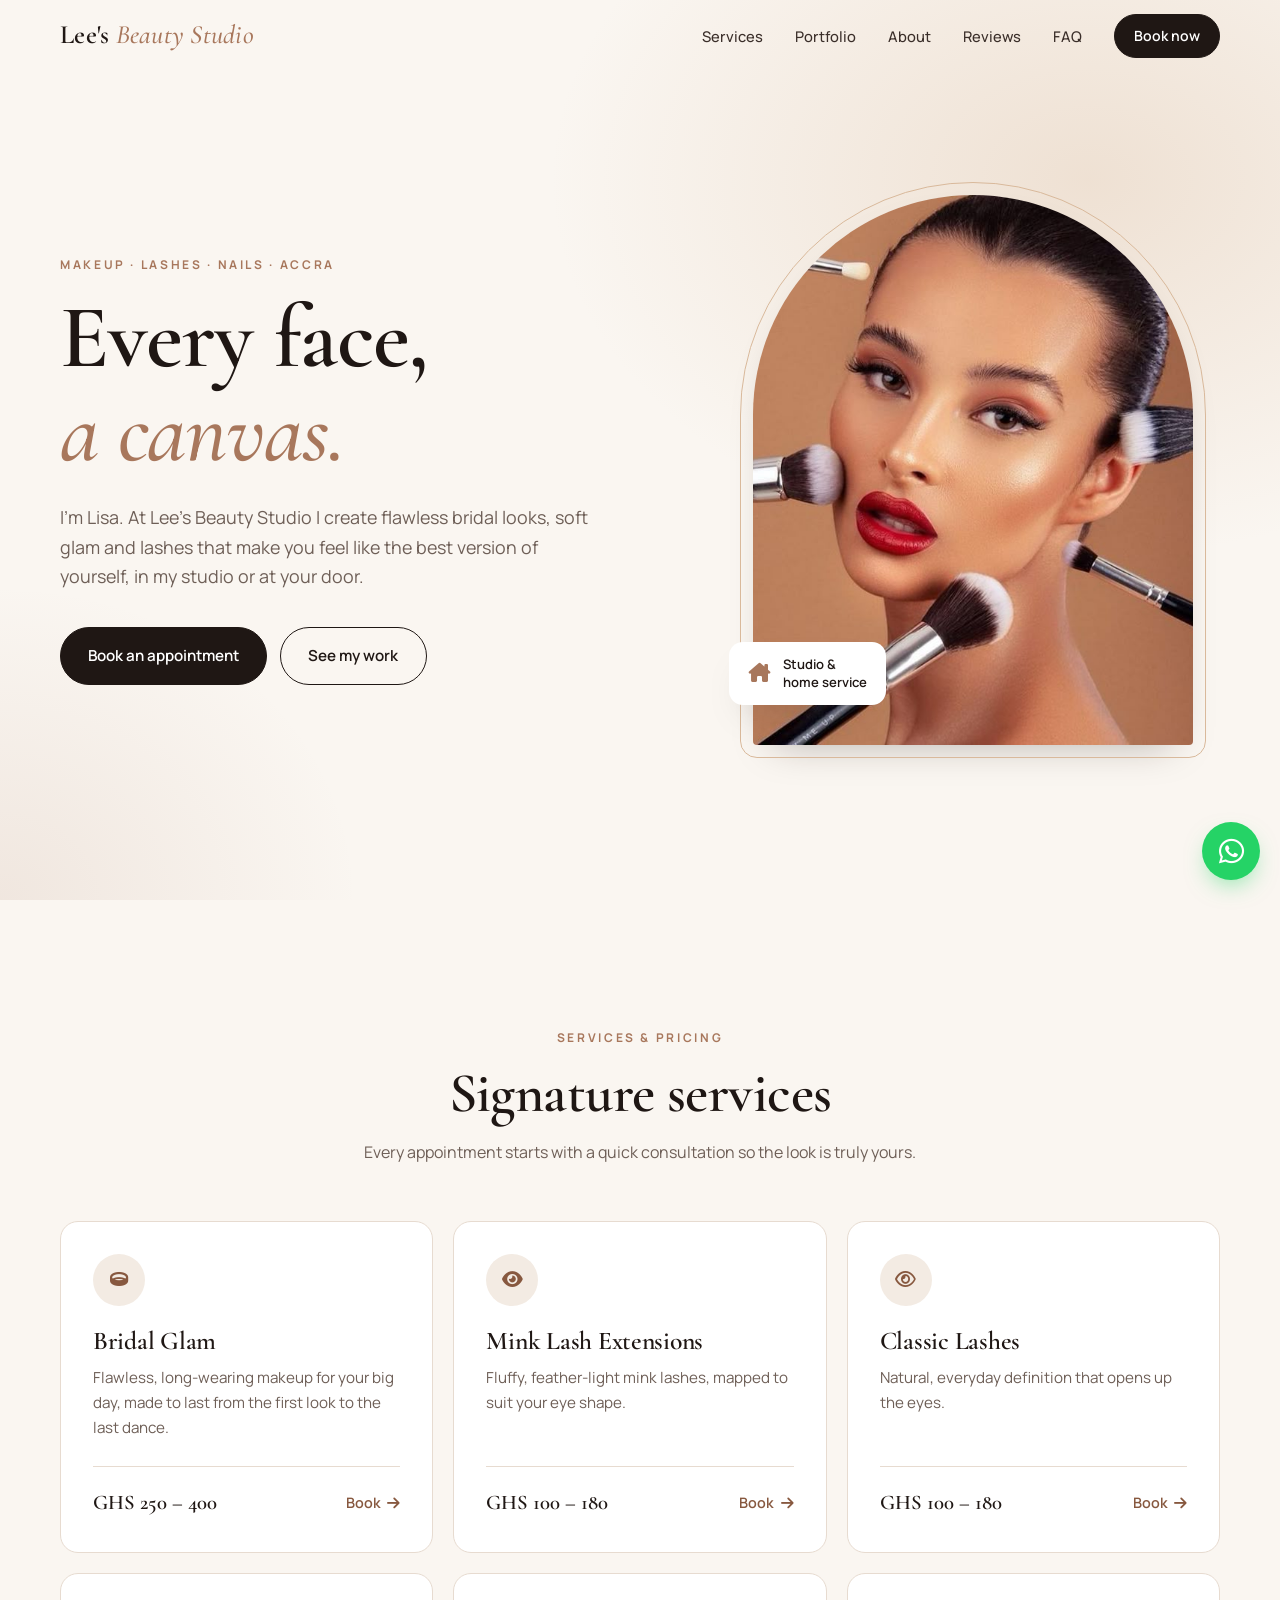
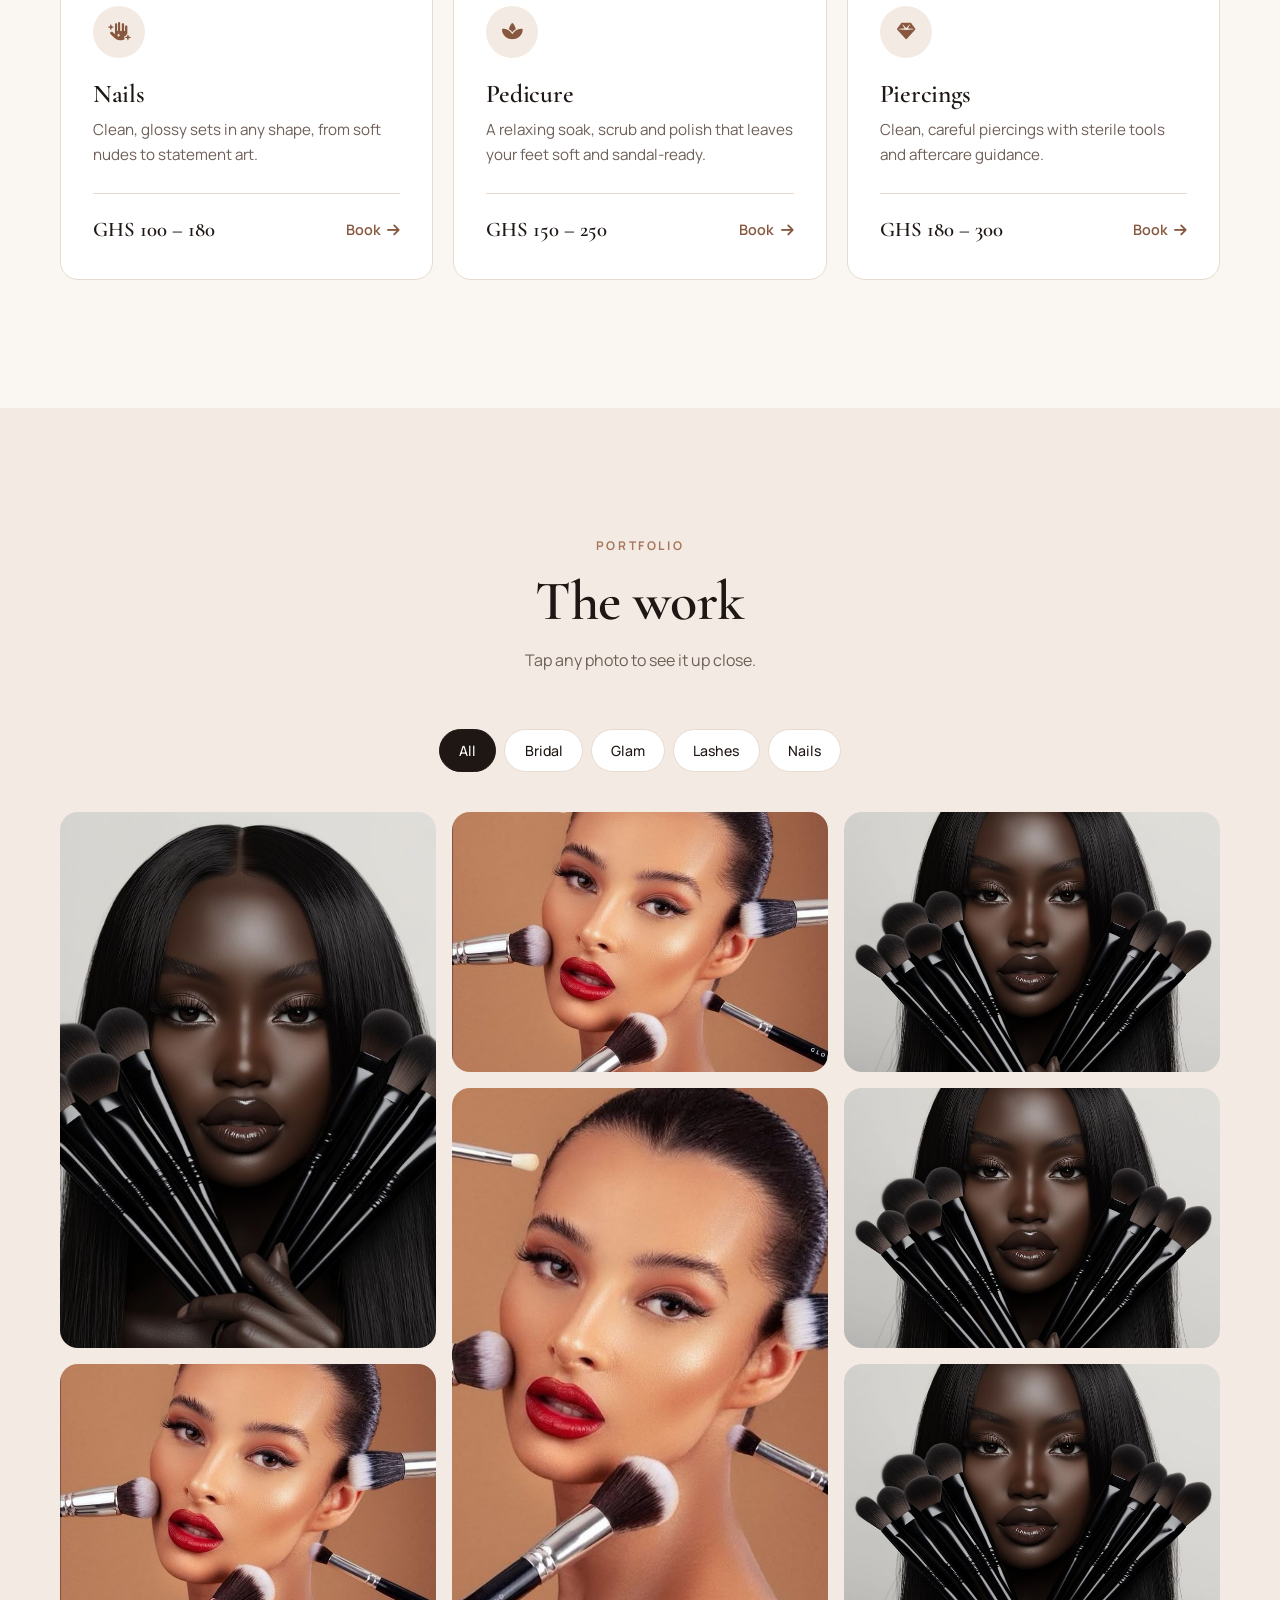
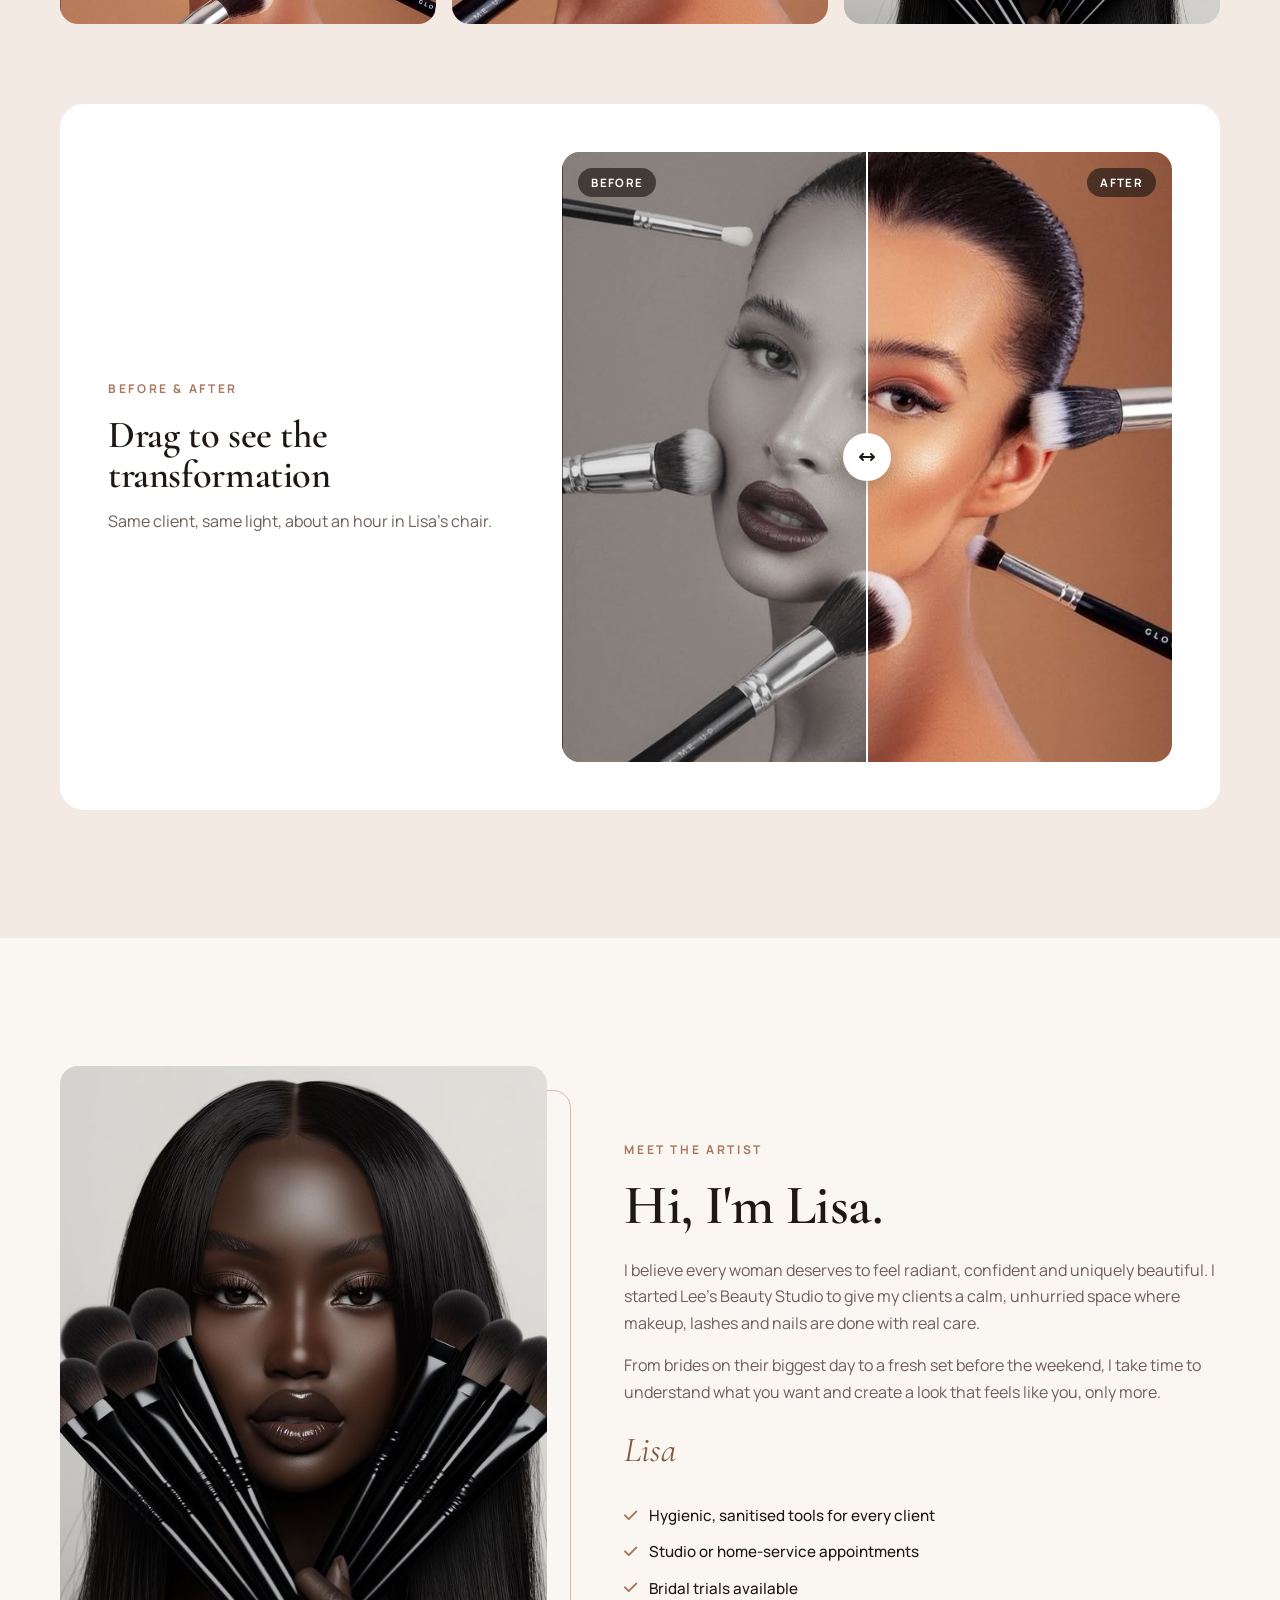
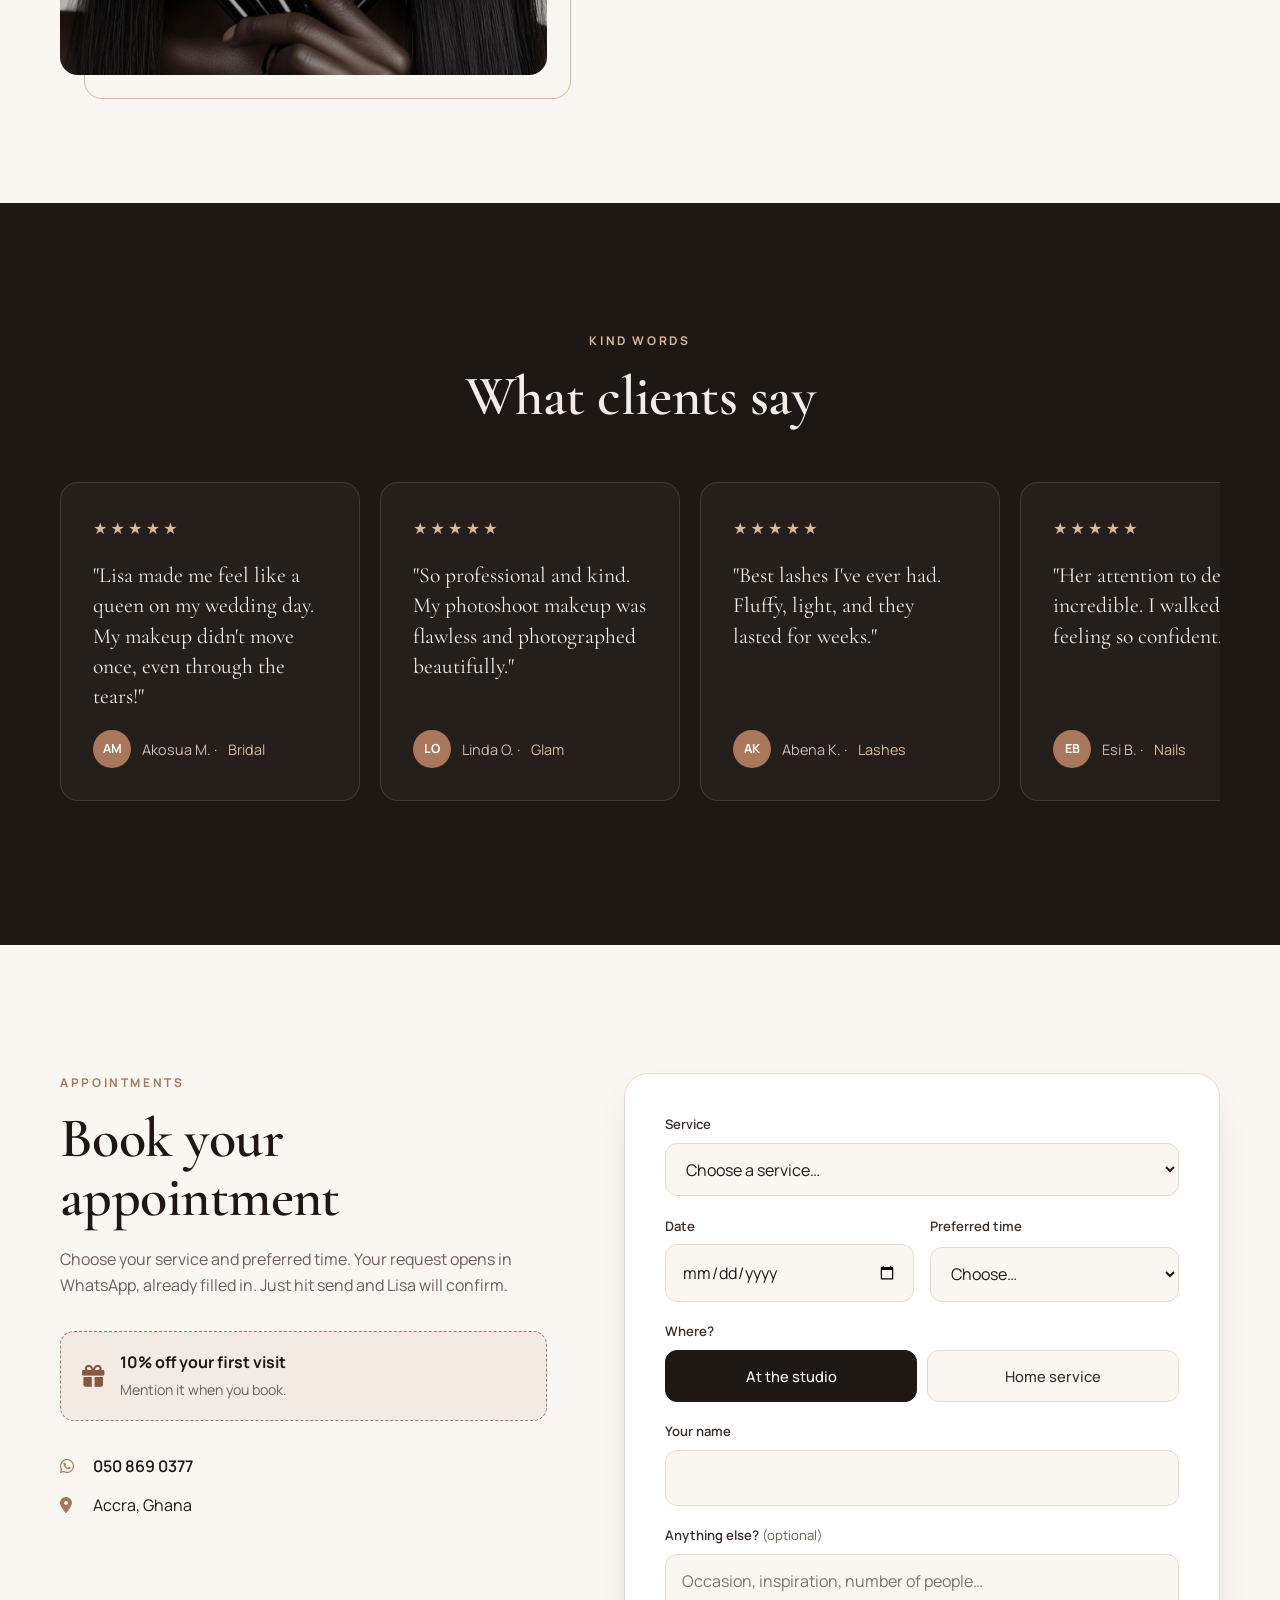
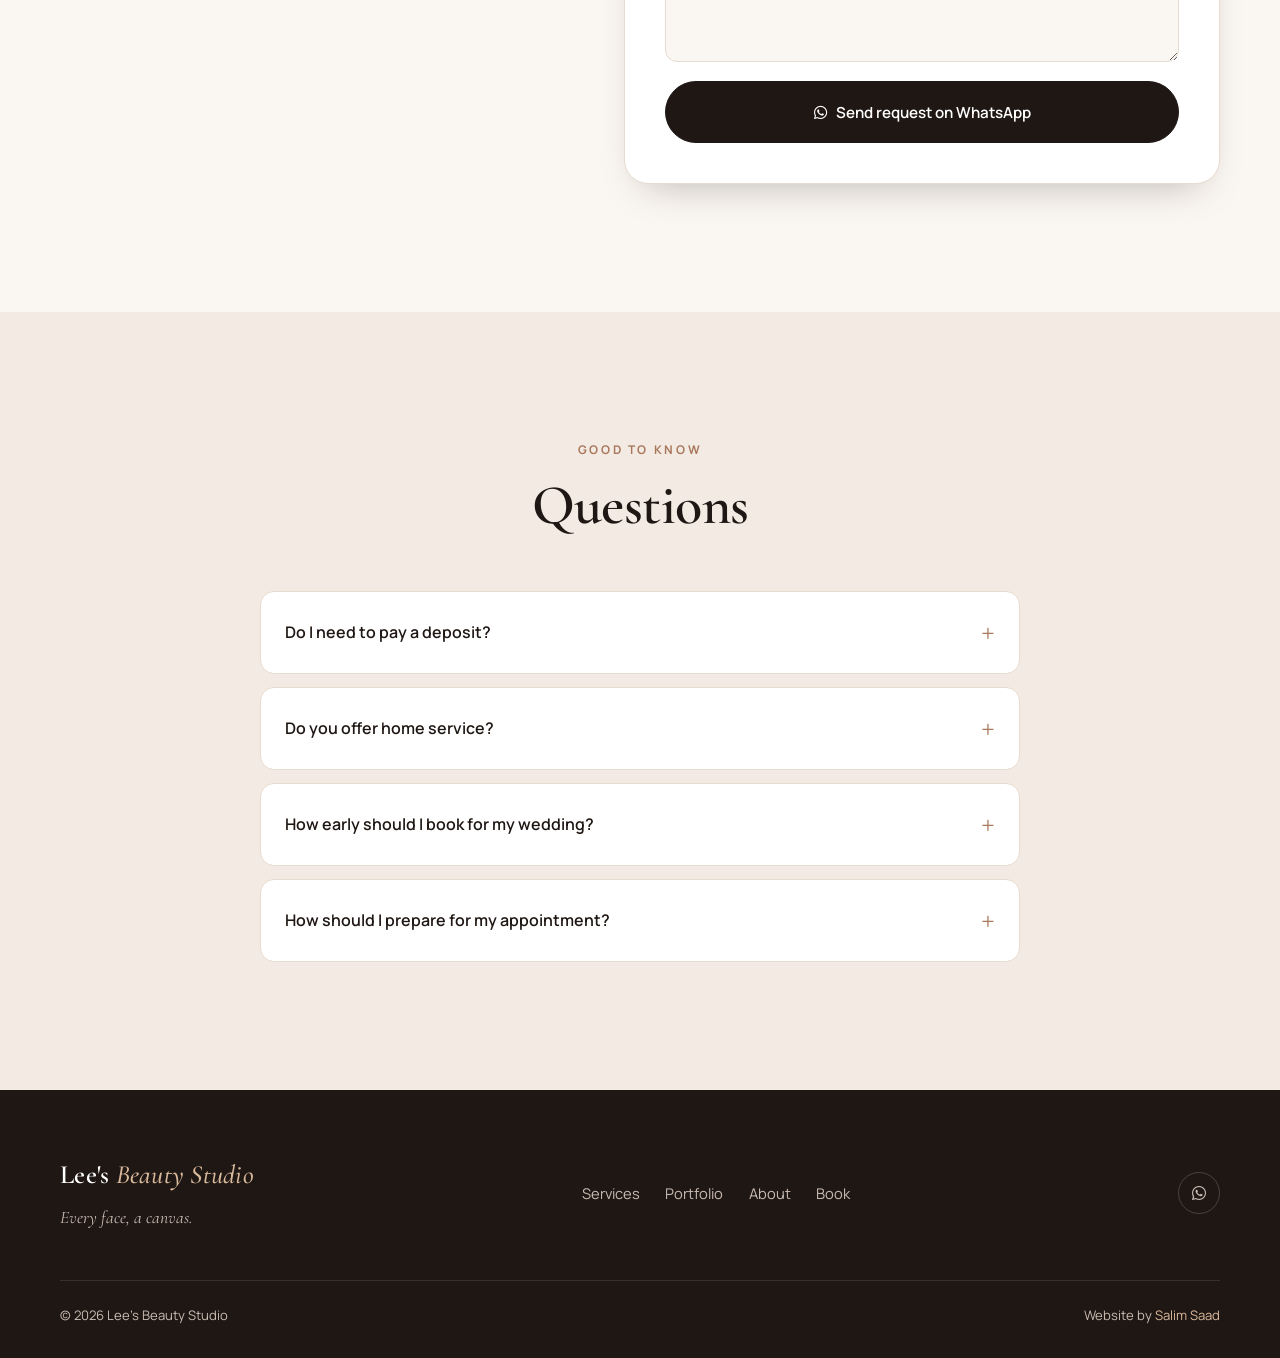
==== commit 29be96d9: "Polish site motion: smooth interactions, calmer page animation - Lightbox fades/scales in and out; p" ====
--- a/index.html
+++ b/index.html
@@ -67,7 +67,7 @@
     <!-- ===== HERO ===== -->
     <section class="hero" id="home">
       <div class="container hero-inner">
-        <div class="hero-text reveal">
+        <div class="hero-text">
           <p class="eyebrow">Makeup · Lashes · Nails · Accra</p>
           <h1>Every face,<br /><em>a canvas.</em></h1>
           <p class="lead">
@@ -80,7 +80,7 @@
           </div>
         </div>
 
-        <div class="hero-visual reveal" style="--delay: .15s">
+        <div class="hero-visual">
           <!-- TODO: replace with Lisa's own best photo -->
           <div class="arch">
             <img src="images/jackie3.jpeg" alt="Glam makeup look by Lee's Beauty Studio" fetchpriority="high" />
@@ -176,7 +176,7 @@
           <p>Tap any photo to see it up close.</p>
         </header>
 
-        <div class="filters reveal" role="group" aria-label="Filter portfolio">
+        <div class="filters" role="group" aria-label="Filter portfolio">
           <button class="chip is-active" data-filter="all">All</button>
           <button class="chip" data-filter="bridal">Bridal</button>
           <button class="chip" data-filter="glam">Glam</button>
@@ -330,16 +330,22 @@
 
           <fieldset class="field">
             <legend>Where?</legend>
-            <div class="toggle">
-              <label><input type="radio" name="where" value="At the studio" checked /> <span>At the studio</span></label>
-              <label><input type="radio" name="where" value="Home service" /> <span>Home service</span></label>
+            <div>
+              <div class="toggle">
+                <label><input type="radio" name="where" value="At the studio" checked /> <span>At the studio</span></label>
+                <label><input type="radio" name="where" value="Home service" /> <span>Home service</span></label>
+              </div>
+              <!-- Only shown for home service; slides open under the toggle -->
+              <div class="collapse" id="areaField" aria-hidden="true" inert>
+                <div class="collapse-inner">
+                  <div class="field">
+                    <label for="area">Your area / location</label>
+                    <input type="text" id="area" name="area" placeholder="e.g. East Legon" />
+                  </div>
+                </div>
+              </div>
             </div>
           </fieldset>
-
-          <div class="field" id="areaField" hidden>
-            <label for="area">Your area / location</label>
-            <input type="text" id="area" name="area" placeholder="e.g. East Legon" />
-          </div>
 
           <div class="field">
             <label for="name">Your name</label>
@@ -370,19 +376,19 @@
         </header>
 
         <div class="faq">
-          <details class="reveal">
+          <details>
             <summary>Do I need to pay a deposit?</summary>
             <p>A small deposit secures your slot, especially for bridal and weekend bookings. Lisa will share the details when she confirms your appointment.</p>
           </details>
-          <details class="reveal">
+          <details>
             <summary>Do you offer home service?</summary>
             <p>Yes. Lisa can come to you for makeup and lashes. A small transport fee may apply depending on your location.</p>
           </details>
-          <details class="reveal">
+          <details>
             <summary>How early should I book for my wedding?</summary>
             <p>Ideally 2–3 months ahead, with a trial session a few weeks before the big day.</p>
           </details>
-          <details class="reveal">
+          <details>
             <summary>How should I prepare for my appointment?</summary>
             <p>Come with a clean, moisturised face for makeup, and clean natural lashes with no mascara for lash appointments. Inspiration photos are always welcome!</p>
           </details>
--- a/style.css
+++ b/style.css
@@ -71,11 +71,16 @@
   display: inline-flex; align-items: center; justify-content: center; gap: .55rem;
   padding: .95rem 1.7rem; border-radius: 999px; border: 1px solid var(--ink);
   background: var(--ink); color: #fff; text-decoration: none; font-weight: 600; font-size: .95rem;
-  cursor: pointer; transition: background .3s var(--ease), color .3s var(--ease), transform .3s var(--ease), box-shadow .3s var(--ease);
-}
-.btn:hover { background: var(--accent-deep); border-color: var(--accent-deep); transform: translateY(-2px); box-shadow: var(--shadow); }
+  cursor: pointer; transition: background .3s var(--ease), color .3s var(--ease), transform .3s var(--ease), box-shadow .3s var(--ease), scale .12s var(--ease);
+}
 .btn-ghost { background: transparent; color: var(--ink); }
-.btn-ghost:hover { background: var(--ink); color: #fff; border-color: var(--ink); }
+/* Hover effects only on devices with a real mouse/trackpad, so they don't "stick" after a tap on phones */
+@media (hover: hover) {
+  .btn:hover { background: var(--accent-deep); border-color: var(--accent-deep); transform: translateY(-2px); box-shadow: var(--shadow); }
+  .btn-ghost:hover { background: var(--ink); color: #fff; border-color: var(--ink); }
+}
+/* Tap feedback: buttons give slightly under the thumb (uses `scale` so it combines with any transform) */
+.btn:active, .chip:active, .wa-float:active, .lb-btn:active, .toggle label:active span { scale: .97; }
 .btn-small { padding: .6rem 1.2rem; font-size: .88rem; }
 .btn-block { width: 100%; padding-block: 1.1rem; }
 
@@ -84,7 +89,7 @@
   display: inline-flex; align-items: center; gap: .4rem;
 }
 .link-arrow i { transition: transform .3s var(--ease); }
-.link-arrow:hover i { transform: translateX(4px); }
+@media (hover: hover) { .link-arrow:hover i { transform: translateX(4px); } }
 
 /* ---------- Header ---------- */
 .site-header {
@@ -149,13 +154,23 @@
   aspect-ratio: 4 / 5; border-radius: 999px 999px var(--radius) var(--radius); overflow: hidden;
   box-shadow: var(--shadow); outline: 1px solid var(--accent-light); outline-offset: 12px;
 }
-.arch img { width: 100%; height: 100%; object-fit: cover; transition: transform 1.2s var(--ease); }
-.hero-visual:hover .arch img { transform: scale(1.04); }
+.arch img {
+  width: 100%; height: 100%; object-fit: cover; transition: transform 1.2s var(--ease);
+  /* Signature entrance: the photo rises up inside its arch frame */
+  animation: arch-in .8s var(--ease) .1s backwards;
+}
+@keyframes arch-in {
+  from { clip-path: inset(100% 0 0 0); transform: scale(1.06); }
+  to   { clip-path: inset(0 0 0 0);    transform: scale(1); }
+}
+@media (hover: hover) { .hero-visual:hover .arch img { transform: scale(1.04); } }
 .hero-badge {
   position: absolute; left: -1.5rem; bottom: 2.5rem; display: flex; align-items: center; gap: .75rem;
   background: var(--surface); padding: .9rem 1.2rem; border-radius: 14px; box-shadow: var(--shadow);
   font-size: .82rem; font-weight: 600; line-height: 1.3;
-}
+  animation: badge-in .5s var(--ease) .65s backwards;
+}
+@keyframes badge-in { from { opacity: 0; translate: 0 8px; } }
 .hero-badge i { color: var(--accent); font-size: 1.2rem; }
 
 /* ---------- Sections ---------- */
@@ -175,7 +190,9 @@
   padding: 2rem; display: flex; flex-direction: column;
   transition: transform .4s var(--ease), box-shadow .4s var(--ease), border-color .4s var(--ease);
 }
-.service:hover { transform: translateY(-6px); box-shadow: var(--shadow); border-color: var(--accent-light); }
+@media (hover: hover) {
+  .service:hover { transform: translateY(-6px); box-shadow: var(--shadow); border-color: var(--accent-light); }
+}
 .service-icon {
   width: 52px; height: 52px; border-radius: 50%; display: grid; place-items: center;
   background: var(--tint); color: var(--accent-deep); font-size: 1.15rem; margin-bottom: 1.4rem;
@@ -193,26 +210,37 @@
 .chip {
   border: 1px solid var(--line); background: var(--surface); padding: .55rem 1.2rem;
   border-radius: 999px; font-size: .88rem; font-weight: 500; cursor: pointer;
-  transition: all .3s var(--ease);
-}
-.chip:hover { border-color: var(--ink); }
+  transition: background .3s var(--ease), color .3s var(--ease), border-color .3s var(--ease), scale .12s var(--ease);
+}
+@media (hover: hover) { .chip:hover { border-color: var(--ink); } }
 .chip.is-active { background: var(--ink); color: #fff; border-color: var(--ink); }
 
 .gallery { display: grid; grid-template-columns: repeat(3, 1fr); grid-auto-rows: 260px; grid-auto-flow: dense; gap: 1rem; }
 .shot {
   position: relative; overflow: hidden; border-radius: var(--radius); cursor: zoom-in;
-  animation: pop .5s var(--ease);
-}
-@keyframes pop { from { opacity: 0; transform: scale(.96); } }
+  view-transition-class: shot;
+}
+/* Filter: leaving photos fade out, staying photos glide to their new spot (View Transitions) */
+::view-transition-group(.shot) { animation-duration: .3s; animation-timing-function: var(--ease); }
+::view-transition-old(.shot):only-child { animation: shot-out .2s ease-in both; }
+::view-transition-new(.shot):only-child { animation: shot-in .3s var(--ease) both; }
+@keyframes shot-out { to { opacity: 0; transform: scale(.92); } }
+@keyframes shot-in { from { opacity: 0; transform: scale(.96); } }
 .shot.tall { grid-row: span 2; }
 .shot img { width: 100%; height: 100%; object-fit: cover; transition: transform .8s var(--ease); }
-.shot:hover img { transform: scale(1.06); }
 .shot figcaption {
   position: absolute; left: 1rem; bottom: 1rem; padding: .35rem .85rem; border-radius: 999px;
   background: rgba(255, 255, 255, .9); font-size: .75rem; font-weight: 600; letter-spacing: .08em; text-transform: uppercase;
-  opacity: 0; transform: translateY(8px); transition: all .4s var(--ease);
-}
-.shot:hover figcaption { opacity: 1; transform: none; }
+  opacity: 0; transform: translateY(8px); transition: opacity .4s var(--ease), transform .4s var(--ease);
+}
+@media (hover: hover) {
+  .shot:hover img { transform: scale(1.06); }
+  .shot:hover figcaption { opacity: 1; transform: none; }
+}
+/* Phones can't hover, so show the category label at rest */
+@media (hover: none) {
+  .shot figcaption { opacity: 1; transform: none; left: .6rem; bottom: .6rem; font-size: .68rem; padding: .3rem .7rem; }
+}
 .shot.is-hidden { display: none; }
 
 /* Before / After */
@@ -299,7 +327,23 @@
   padding: clamp(1.5rem, 4vw, 2.5rem); box-shadow: var(--shadow); display: grid; gap: 1.2rem;
 }
 .field { display: grid; gap: .45rem; border: 0; min-width: 0; }
-.field[hidden] { display: none; }
+
+/* "Your area" field: slides open under the Where? toggle instead of popping in */
+.collapse {
+  display: grid; grid-template-rows: 0fr; opacity: 0;
+  transition: grid-template-rows .15s ease-in, opacity .15s ease-in;
+}
+.collapse.is-open {
+  grid-template-rows: 1fr; opacity: 1;
+  transition: grid-template-rows .22s var(--ease), opacity .22s var(--ease);
+}
+.collapse-inner { min-height: 0; overflow: hidden; margin-inline: -4px; padding-inline: 4px; }
+.collapse .field {
+  /* top padding = spacing under the toggle (collapses with the field); 4px bottom = room for the focus glow */
+  padding: 1.2rem 0 4px;
+  transform: translateY(-6px); transition: transform .22s var(--ease);
+}
+.collapse.is-open .field { transform: none; }
 .field-row { display: grid; grid-template-columns: 1fr 1fr; gap: 1rem; }
 .field label, .field legend { font-size: .82rem; font-weight: 600; color: var(--ink-soft); }
 .field legend { margin-bottom: .45rem; }
@@ -319,16 +363,18 @@
 .toggle input { position: absolute; opacity: 0; pointer-events: none; }
 .toggle span {
   display: block; text-align: center; padding: .8rem; border: 1px solid var(--line); border-radius: 12px;
-  font-size: .92rem; font-weight: 500; background: var(--bg); transition: all .25s var(--ease);
+  font-size: .92rem; font-weight: 500; background: var(--bg);
+  transition: background .25s var(--ease), color .25s var(--ease), border-color .25s var(--ease), scale .12s var(--ease);
 }
 .toggle input:checked + span { background: var(--ink); color: #fff; border-color: var(--ink); }
 .toggle input:focus-visible + span { outline: 2px solid var(--accent); outline-offset: 2px; }
 
-.form-error { color: #b03a2e; font-size: .88rem; }
+.form-error { color: #b03a2e; font-size: .88rem; transition: opacity .15s var(--ease), translate .15s var(--ease); }
 .form-error:empty { display: none; }
+@starting-style { .form-error { opacity: 0; translate: 0 -4px; } } /* fades in when the message appears */
 
 /* ---------- FAQ ---------- */
-.faq { display: grid; gap: .8rem; }
+.faq { display: grid; gap: .8rem; interpolate-size: allow-keywords; }
 .faq details { background: var(--surface); border: 1px solid var(--line); border-radius: 14px; }
 .faq summary {
   list-style: none; cursor: pointer; padding: 1.3rem 1.5rem; font-weight: 600;
@@ -337,7 +383,17 @@
 .faq summary::-webkit-details-marker { display: none; }
 .faq summary::after { content: "+"; font-size: 1.5rem; font-weight: 300; color: var(--accent); transition: transform .3s var(--ease); }
 .faq details[open] summary::after { transform: rotate(45deg); }
-.faq details p { padding: 0 1.5rem 1.4rem; color: var(--muted); }
+.faq details p {
+  padding: 0 1.5rem 1.4rem; color: var(--muted);
+  opacity: 0; transform: translateY(-4px); transition: opacity .28s var(--ease), transform .28s var(--ease);
+}
+.faq details[open] p { opacity: 1; transform: none; }
+/* Smooth open/close where supported (Chrome/Edge/Android); other browsers open instantly as before */
+.faq details::details-content {
+  height: 0; overflow: clip;
+  transition: height .28s var(--ease), content-visibility .28s allow-discrete;
+}
+.faq details[open]::details-content { height: auto; }
 
 /* ---------- Footer ---------- */
 .site-footer { background: var(--ink); color: #c9bbb1; padding: 4rem 0 2rem; }
@@ -349,7 +405,8 @@
 .socials { display: flex; gap: .6rem; }
 .socials a {
   width: 42px; height: 42px; border-radius: 50%; display: grid; place-items: center;
-  border: 1px solid rgba(255, 255, 255, .18); text-decoration: none; transition: all .3s var(--ease);
+  border: 1px solid rgba(255, 255, 255, .18); text-decoration: none;
+  transition: background .3s var(--ease), border-color .3s var(--ease), color .3s var(--ease);
 }
 .socials a:hover { background: var(--accent); border-color: var(--accent); color: #fff; }
 .footer-bottom {
@@ -364,12 +421,13 @@
   width: 58px; height: 58px; border-radius: 50%; display: grid; place-items: center;
   background: var(--wa); color: #fff; font-size: 1.8rem; text-decoration: none;
   box-shadow: 0 10px 25px -8px rgba(37, 211, 102, .6);
-  transition: transform .3s var(--ease);
-}
-.wa-float:hover { transform: scale(1.08); }
+  transition: transform .3s var(--ease), scale .12s var(--ease);
+}
+@media (hover: hover) { .wa-float:hover { transform: scale(1.08); } }
+/* Two gentle pings shortly after the page loads, then the ring rests */
 .wa-float::before {
   content: ""; position: absolute; inset: 0; border-radius: 50%; border: 2px solid var(--wa);
-  animation: ping 2.4s var(--ease) infinite;
+  opacity: 0; animation: ping 2.4s var(--ease) 2.5s 2;
 }
 @keyframes ping { 0% { transform: scale(1); opacity: .7; } 100% { transform: scale(1.6); opacity: 0; } }
 
@@ -377,13 +435,29 @@
 .lightbox {
   border: 0; padding: 0; background: transparent; max-width: 100vw; max-height: 100vh;
   width: 100%; height: 100%; margin: 0;
-}
-.lightbox[open] { display: grid; place-items: center; }
-.lightbox::backdrop { background: rgba(20, 14, 12, .92); }
-.lightbox img { max-width: min(92vw, 900px); max-height: 85vh; border-radius: 12px; object-fit: contain; }
+  /* exit: a quick, quiet fade */
+  opacity: 0;
+  transition: opacity .16s ease-out, display .24s allow-discrete, overlay .24s allow-discrete;
+}
+.lightbox[open] { display: grid; place-items: center; opacity: 1; transition-duration: .24s; }
+.lightbox::backdrop {
+  background: rgba(20, 14, 12, 0);
+  transition: background-color .16s ease-out, display .24s allow-discrete, overlay .24s allow-discrete;
+}
+.lightbox[open]::backdrop { background: rgba(20, 14, 12, .92); transition-duration: .24s; }
+.lightbox img {
+  max-width: min(92vw, 900px); max-height: 85vh; border-radius: 12px; object-fit: contain;
+  transition: transform .24s var(--ease);
+}
+/* enter: backdrop fades in, photo settles from 96% to full size */
+@starting-style {
+  .lightbox[open] { opacity: 0; }
+  .lightbox[open]::backdrop { background: rgba(20, 14, 12, 0); }
+  .lightbox[open] img { transform: scale(.96); }
+}
 .lb-btn {
   position: fixed; width: 48px; height: 48px; border-radius: 50%; border: 0; cursor: pointer;
-  background: rgba(255, 255, 255, .12); color: #fff; font-size: 1.1rem; transition: background .25s;
+  background: rgba(255, 255, 255, .12); color: #fff; font-size: 1.1rem; transition: background .25s, scale .12s var(--ease);
 }
 .lb-btn:hover { background: rgba(255, 255, 255, .25); }
 .lb-close { top: 1.25rem; right: 1.25rem; }
@@ -391,8 +465,9 @@
 .lb-next { right: 1.25rem; top: 50%; transform: translateY(-50%); }
 
 /* ---------- Reveal on scroll ---------- */
-.js .reveal { opacity: 0; transform: translateY(28px); transition: opacity .9s var(--ease) var(--delay, 0s), transform .9s var(--ease) var(--delay, 0s); }
-.js .reveal.in { opacity: 1; transform: none; }
+/* Uses `translate` (not `transform`) so it doesn't cancel hover lifts like .service:hover */
+.js .reveal { opacity: 0; translate: 0 16px; transition: opacity .6s var(--ease) var(--delay, 0s), translate .6s var(--ease) var(--delay, 0s); }
+.js .reveal.in { opacity: 1; translate: none; }
 
 /* ---------- Responsive ---------- */
 @media (max-width: 960px) {
@@ -410,6 +485,15 @@
   .nav .btn { margin-top: 1rem; padding: 1rem 2rem; font-size: 1rem; }
   .menu-open .nav { opacity: 1; visibility: visible; }
   .menu-open { overflow: hidden; }
+  /* Menu links arrive one after another (40ms apart); on close they fade out together */
+  .nav > * { opacity: 0; translate: 0 8px; transition: opacity .3s var(--ease), translate .3s var(--ease); }
+  .menu-open .nav > * { opacity: 1; translate: none; }
+  .menu-open .nav > :nth-child(1) { transition-delay: .06s; }
+  .menu-open .nav > :nth-child(2) { transition-delay: .10s; }
+  .menu-open .nav > :nth-child(3) { transition-delay: .14s; }
+  .menu-open .nav > :nth-child(4) { transition-delay: .18s; }
+  .menu-open .nav > :nth-child(5) { transition-delay: .22s; }
+  .menu-open .nav > :nth-child(6) { transition-delay: .26s; }
 
   .hero-inner, .about, .book { grid-template-columns: 1fr; }
   .hero-inner { gap: 3rem; }
@@ -437,6 +521,8 @@
 }
 
 @media (prefers-reduced-motion: reduce) {
-  *, *::before, *::after { animation: none !important; transition: none !important; scroll-behavior: auto !important; }
-  .js .reveal { opacity: 1; transform: none; }
-}
+  *, *::before, *::after, ::backdrop { animation: none !important; transition: none !important; scroll-behavior: auto !important; }
+  ::view-transition-group(*), ::view-transition-old(*), ::view-transition-new(*) { animation: none !important; }
+  .faq details::details-content { transition: none !important; } /* own rule: unsupported browsers would drop a shared one */
+  .js .reveal { opacity: 1; translate: none; }
+}
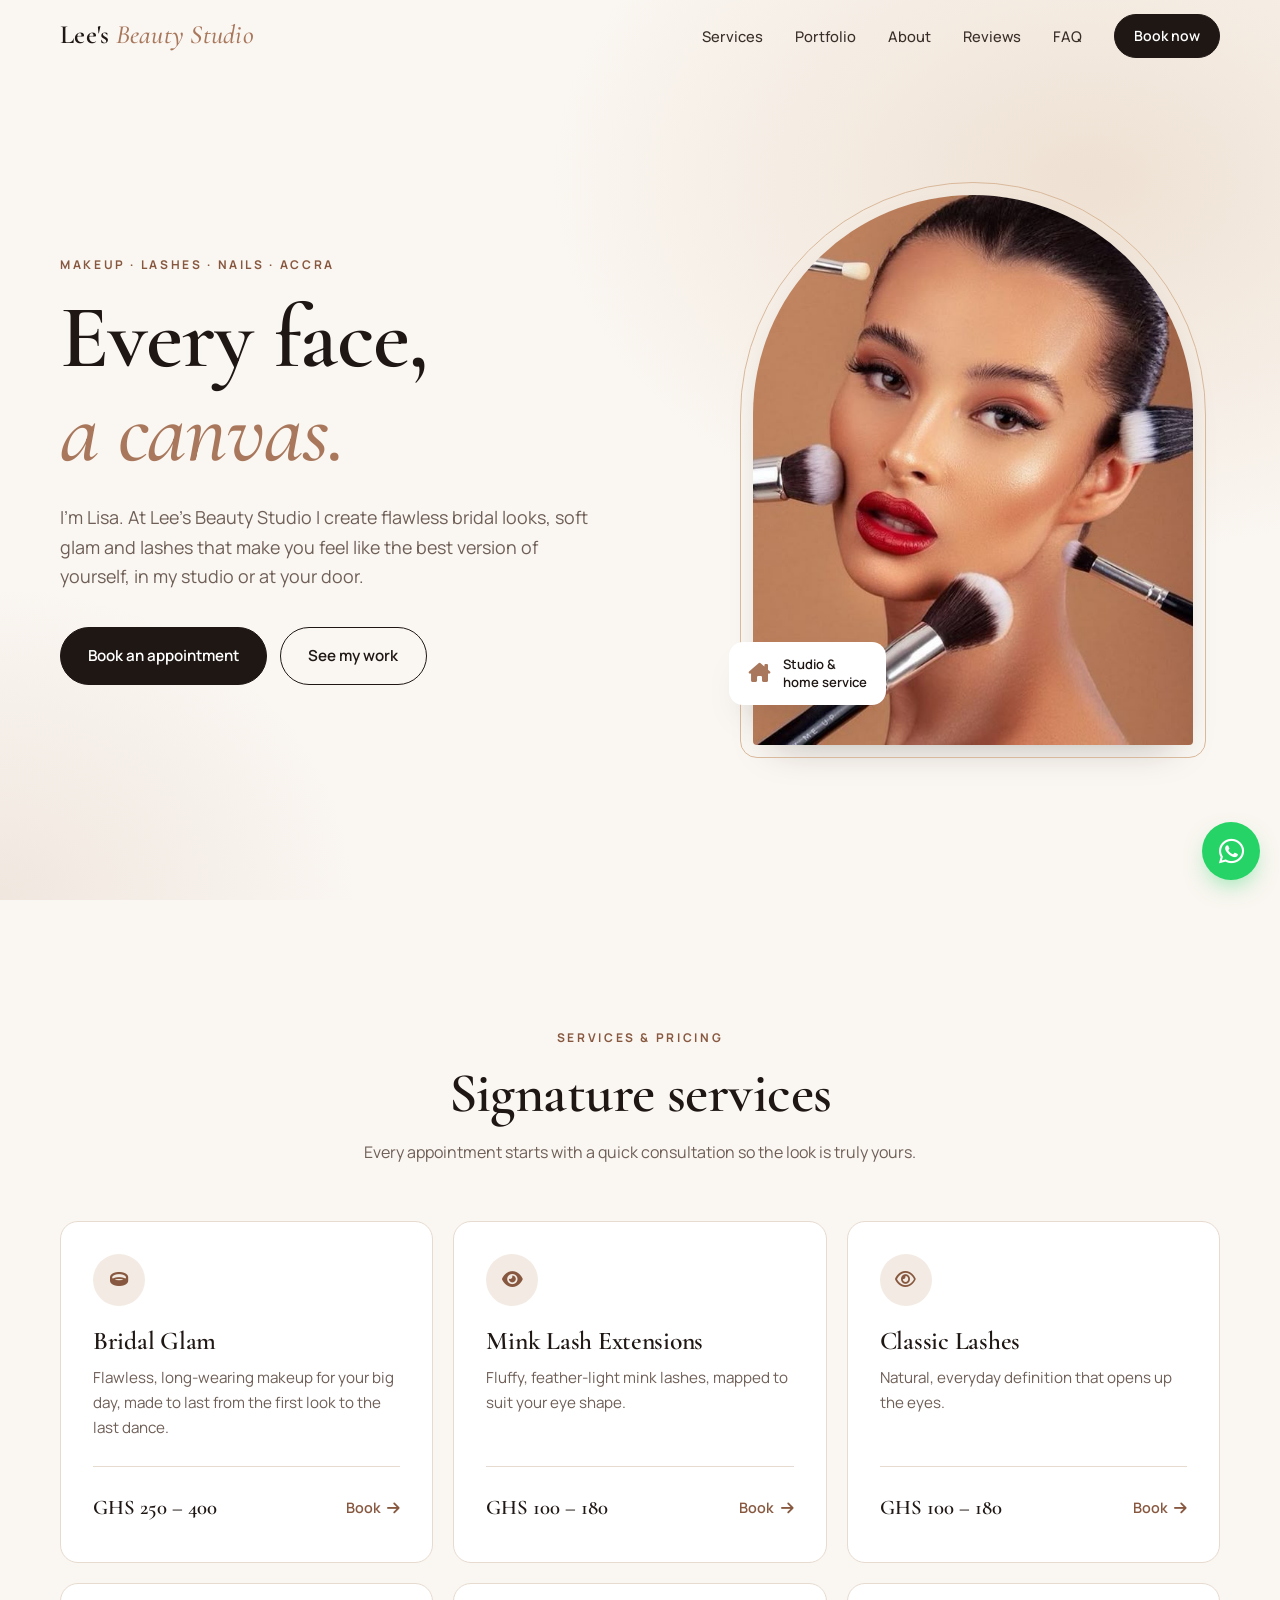
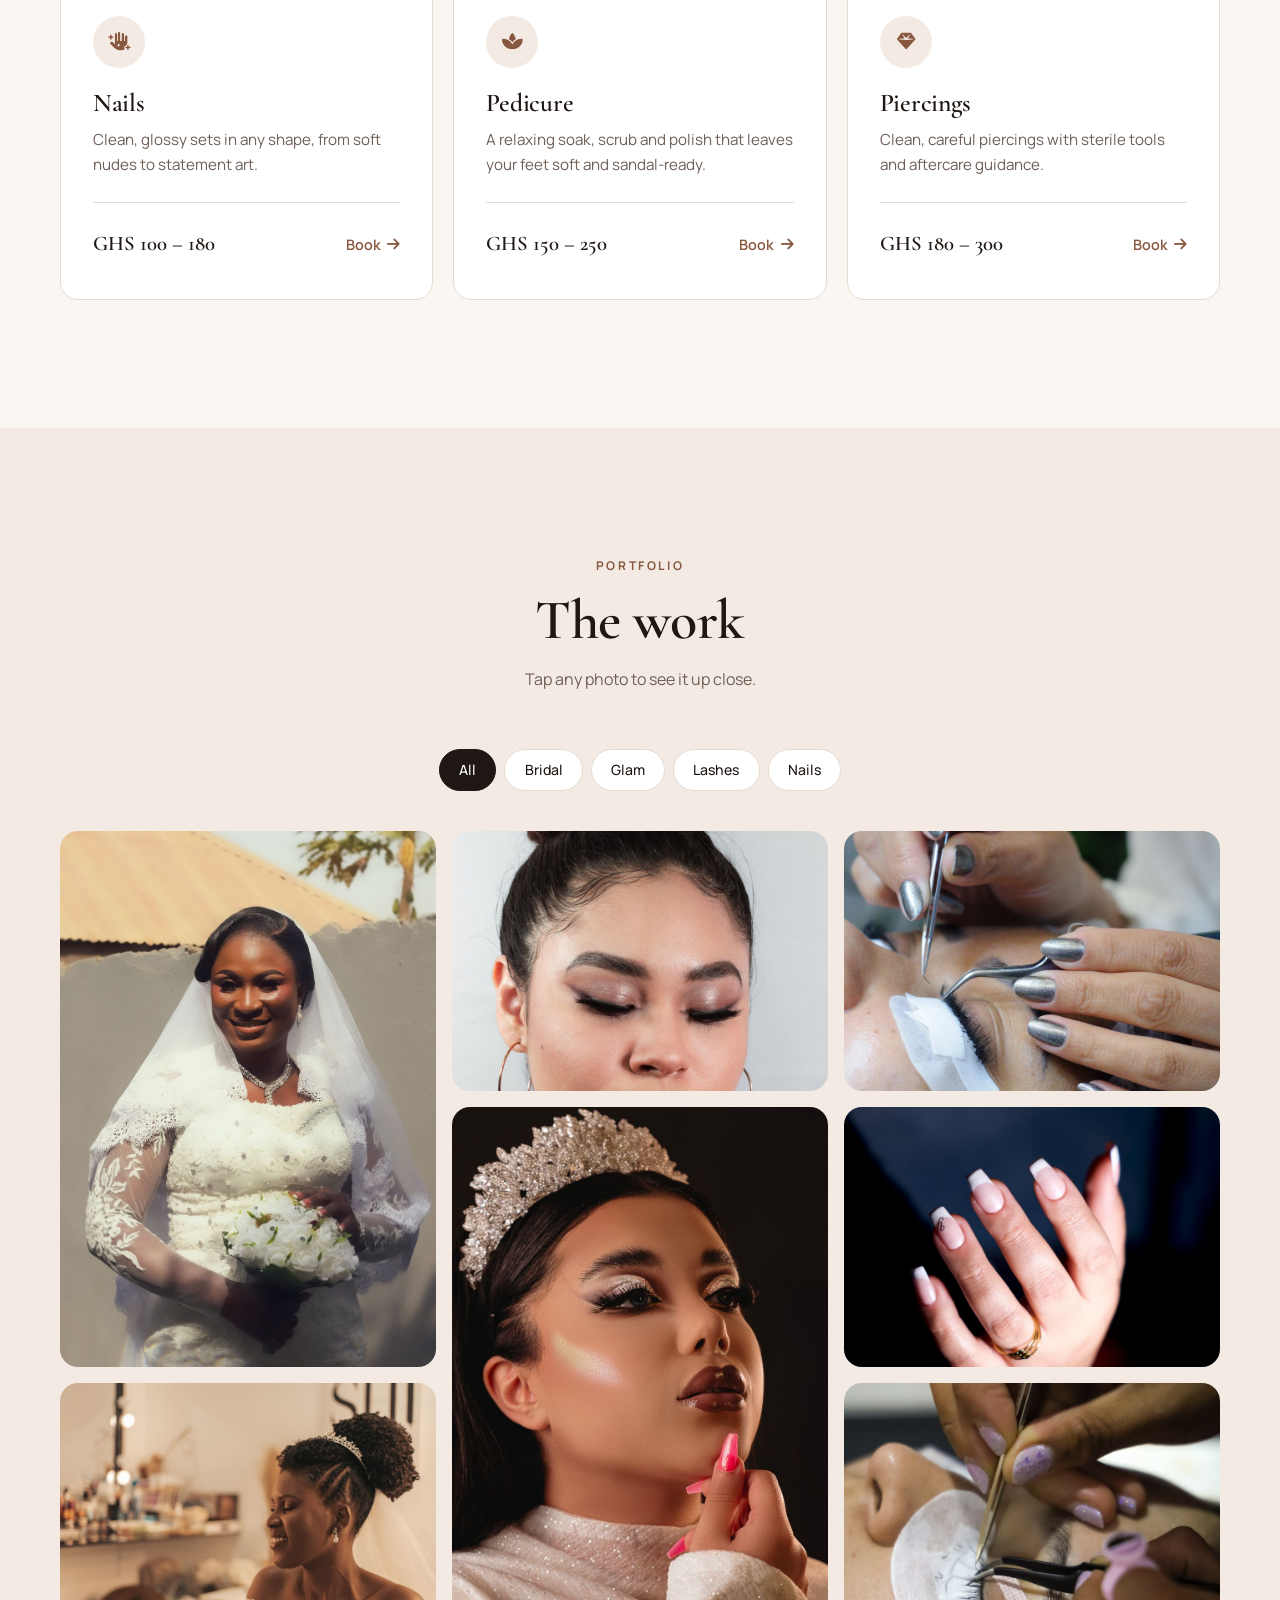
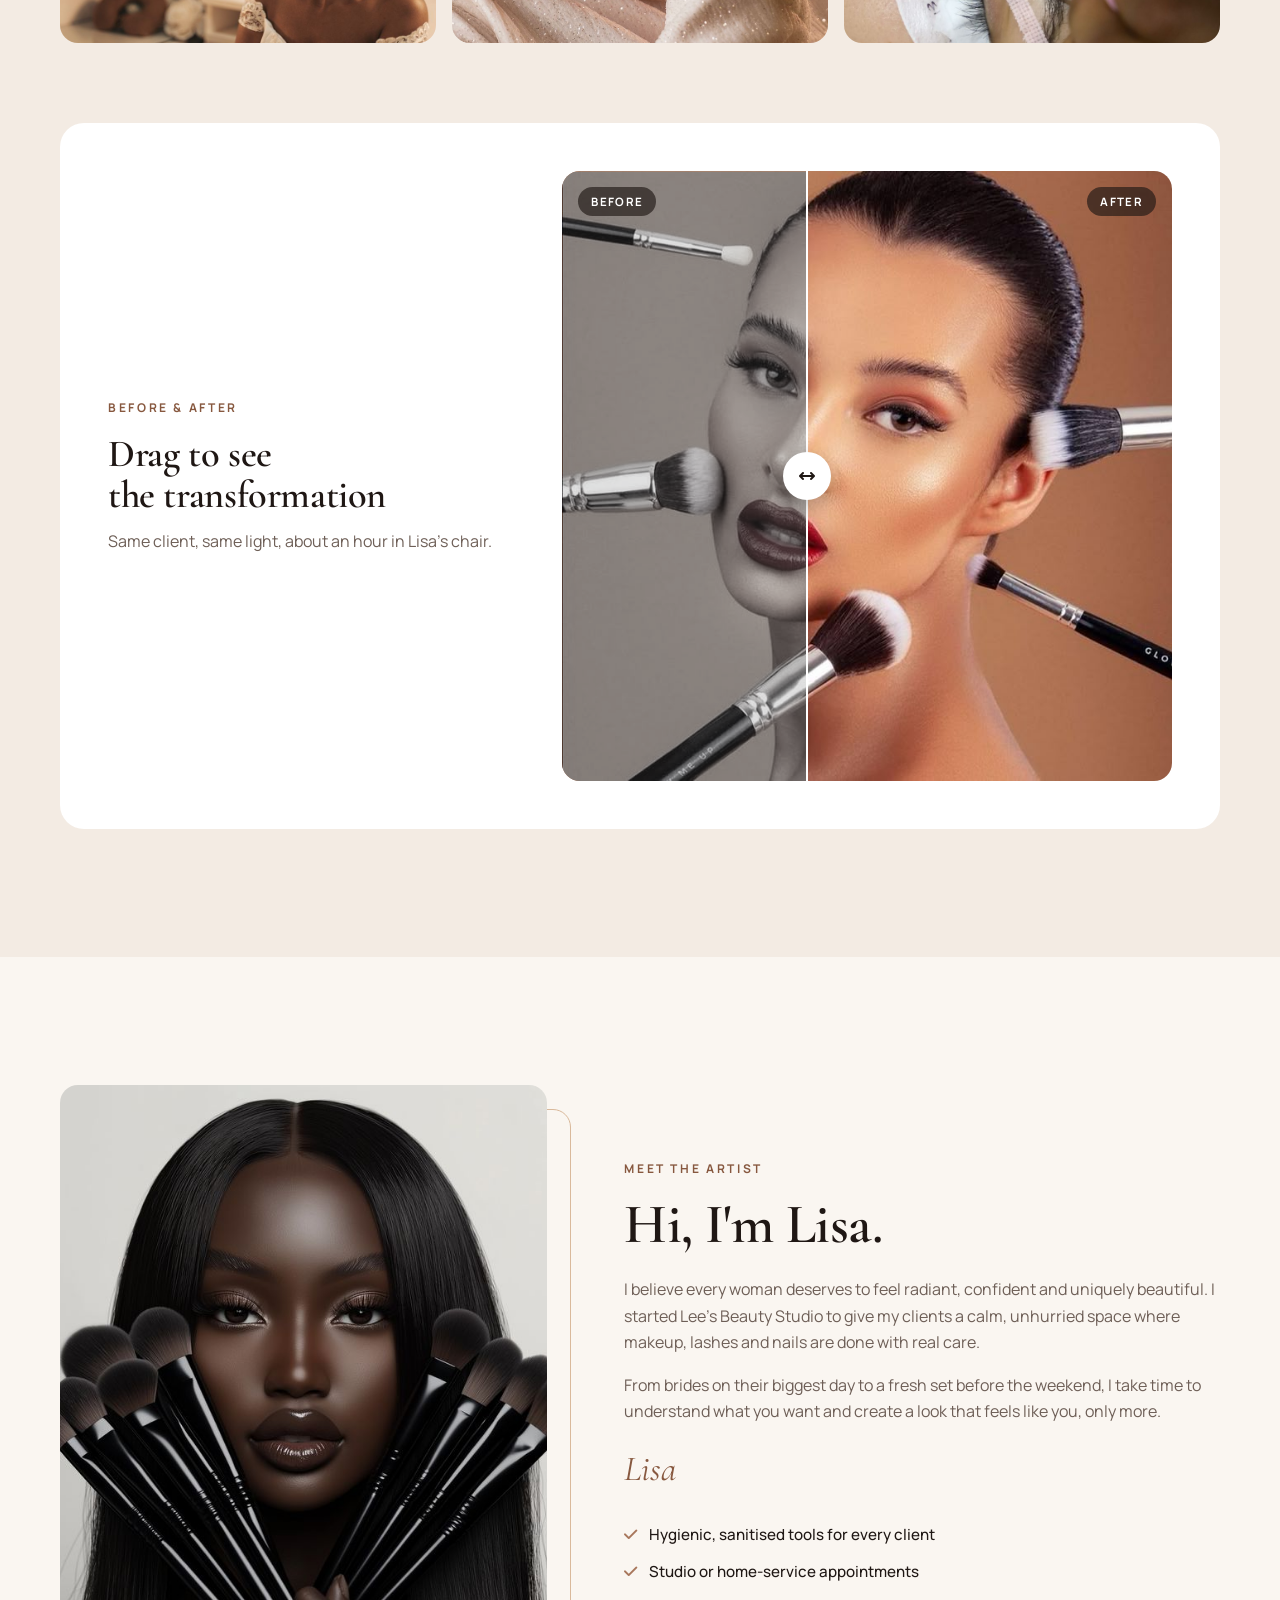
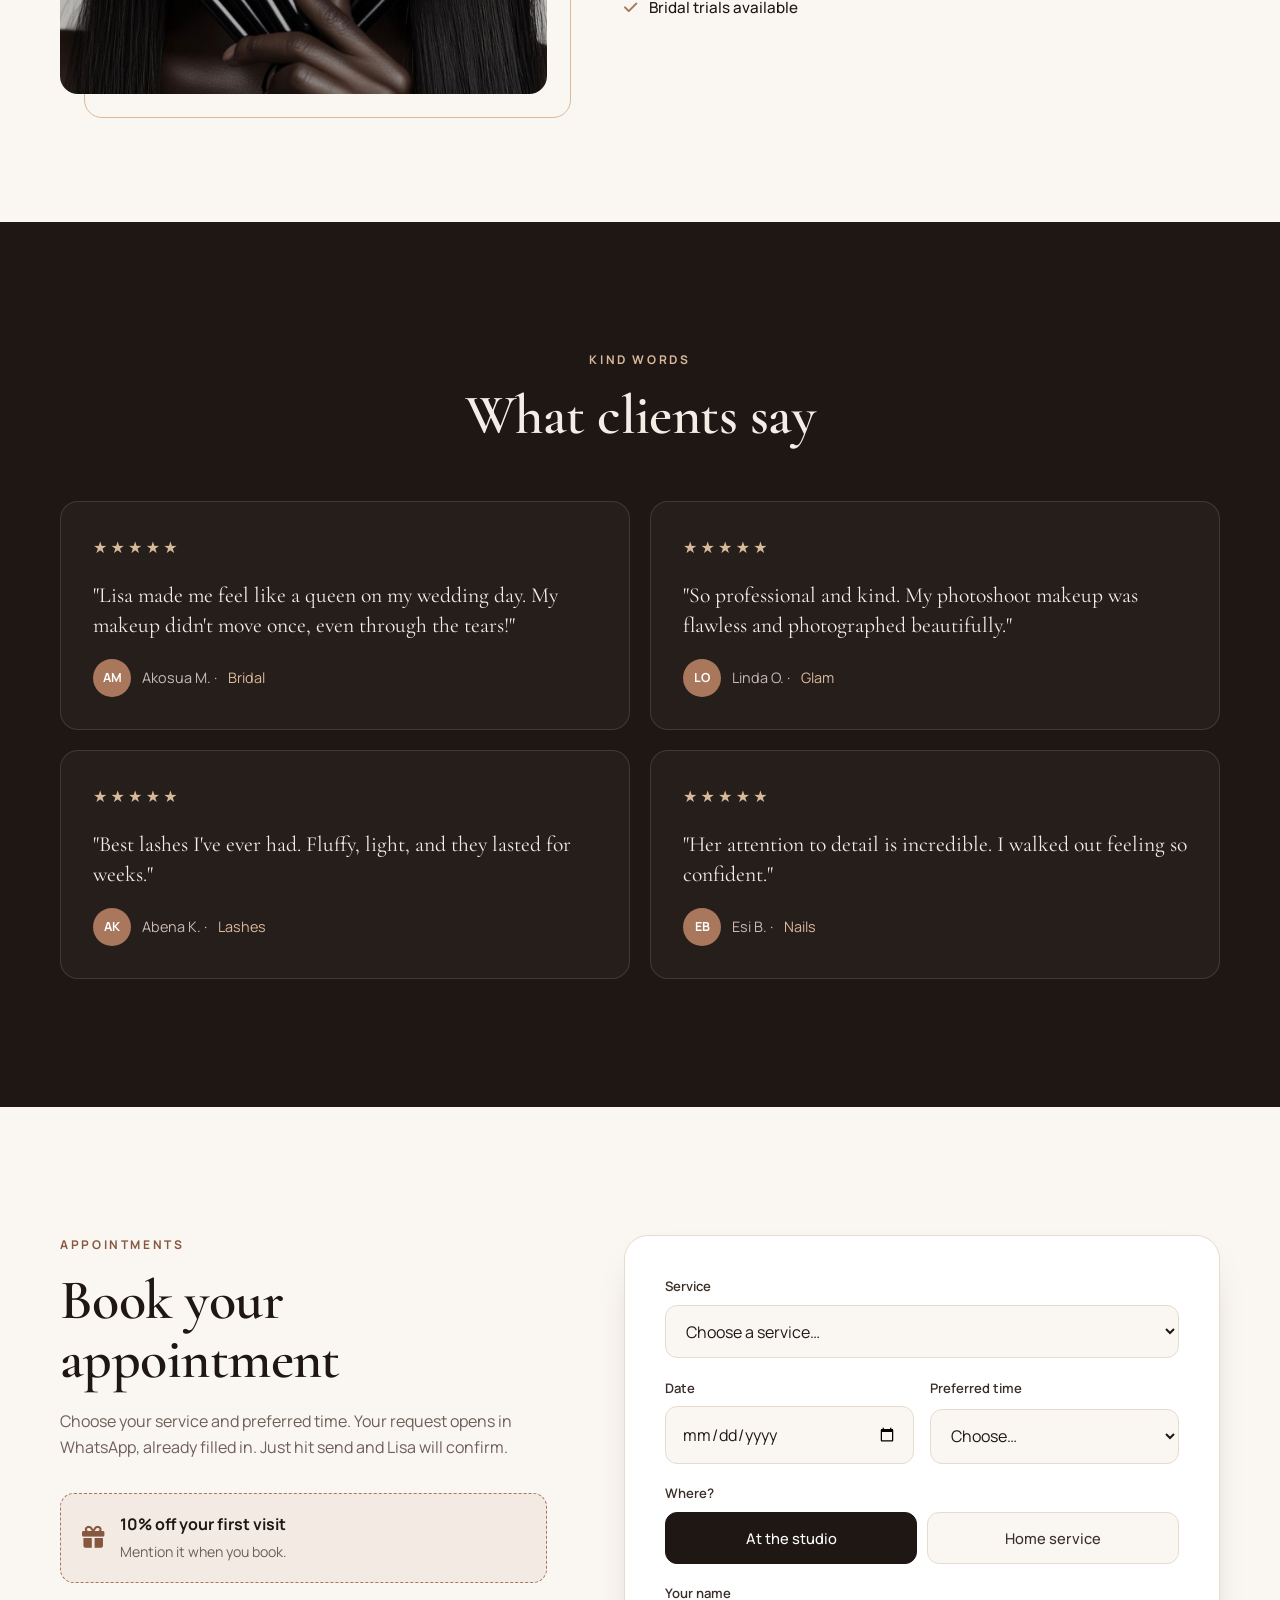
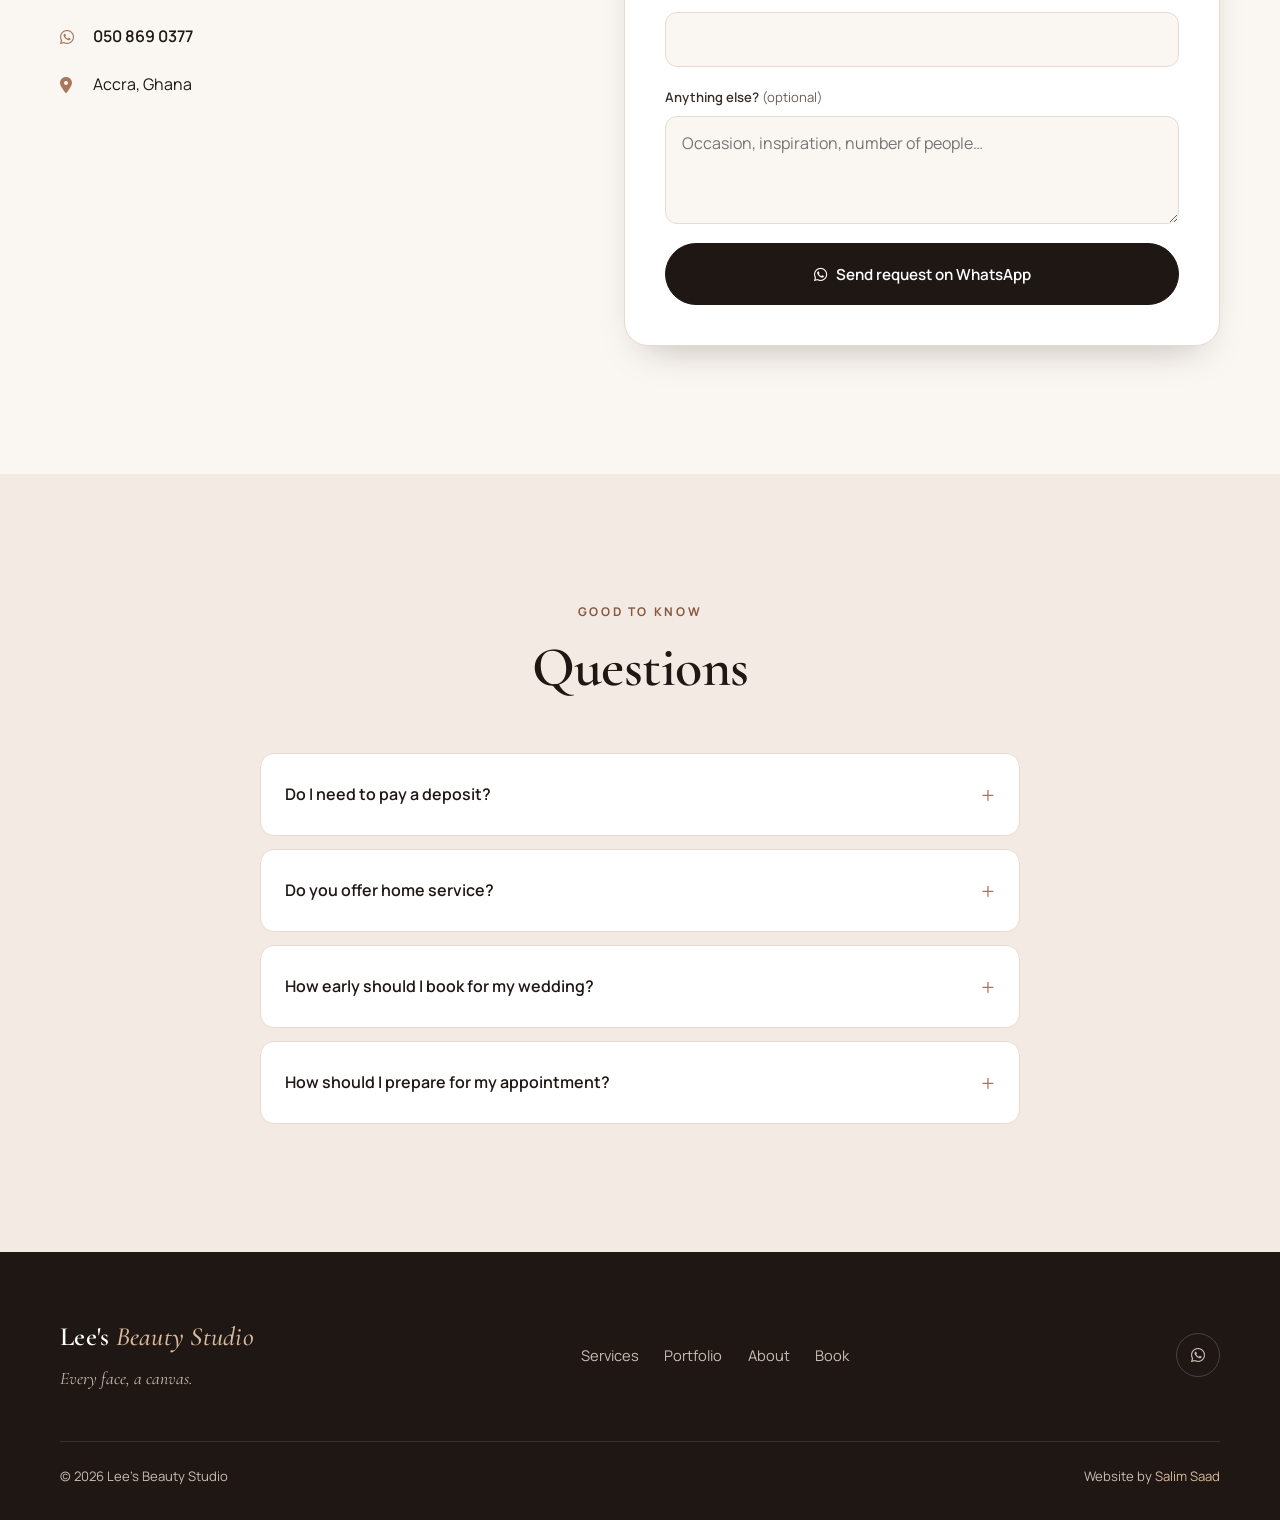
==== commit ae6a9c51: "style(design): FINDING-001 — gallery shows 7 different photos instead of 2 repeated Free Pexels stoc" ====
--- a/index.html
+++ b/index.html
@@ -83,7 +83,7 @@
         <div class="hero-visual">
           <!-- TODO: replace with Lisa's own best photo -->
           <div class="arch">
-            <img src="images/jackie3.jpeg" alt="Glam makeup look by Lee's Beauty Studio" fetchpriority="high" />
+            <img class="arch-img" src="images/jackie3.jpeg" alt="Glam makeup look by Lee's Beauty Studio" fetchpriority="high" />
           </div>
           <div class="hero-badge">
             <i class="fa-solid fa-house-chimney" aria-hidden="true"></i>
@@ -184,15 +184,16 @@
           <button class="chip" data-filter="nails">Nails</button>
         </div>
 
-        <!-- TODO: replace with Lisa's real photos. Set data-cat to bridal / glam / lashes / nails -->
+        <!-- TODO: FREE STOCK PHOTOS from Pexels (pexels.com/license) for the pitch only. Replace with Lisa's real work before launch.
+             Set data-cat to bridal / glam / lashes / nails -->
         <div class="gallery" id="gallery">
-          <figure class="shot tall" data-cat="bridal"><img src="images/jackie1.jpeg" alt="Bridal makeup look" loading="lazy" /><figcaption>Bridal</figcaption></figure>
-          <figure class="shot" data-cat="glam"><img src="images/jackie3.jpeg" alt="Red-lip glam look" loading="lazy" /><figcaption>Glam</figcaption></figure>
-          <figure class="shot" data-cat="lashes"><img src="images/jackie1.jpeg" alt="Lash extensions close-up" loading="lazy" /><figcaption>Lashes</figcaption></figure>
-          <figure class="shot tall" data-cat="glam"><img src="images/jackie3.jpeg" alt="Soft glam look" loading="lazy" /><figcaption>Glam</figcaption></figure>
-          <figure class="shot" data-cat="nails"><img src="images/jackie1.jpeg" alt="Nail set" loading="lazy" /><figcaption>Nails</figcaption></figure>
-          <figure class="shot" data-cat="bridal"><img src="images/jackie3.jpeg" alt="Bridal glam look" loading="lazy" /><figcaption>Bridal</figcaption></figure>
-          <figure class="shot" data-cat="lashes"><img src="images/jackie1.jpeg" alt="Mink lash set" loading="lazy" /><figcaption>Lashes</figcaption></figure>
+          <figure class="shot tall" data-cat="bridal"><img class="fade-img" src="images/bridal-smile.jpg" alt="Smiling bride in a lace veil" loading="lazy" style="object-position: center top" /><figcaption>Bridal</figcaption></figure>
+          <figure class="shot" data-cat="glam"><img class="fade-img" src="images/glam-soft.jpg" alt="Soft glam with a winged liner and glossy lip" loading="lazy" style="object-position: center 30%" /><figcaption>Glam</figcaption></figure>
+          <figure class="shot" data-cat="lashes"><img class="fade-img" src="images/lash-set.jpg" alt="Lash extensions being applied" loading="lazy" /><figcaption>Lashes</figcaption></figure>
+          <figure class="shot tall" data-cat="glam"><img class="fade-img" src="images/glam-tiara.jpg" alt="Full glam with a crystal tiara" loading="lazy" style="object-position: center 25%" /><figcaption>Glam</figcaption></figure>
+          <figure class="shot" data-cat="nails"><img class="fade-img" src="images/nails-french.jpg" alt="French-tip nail set" loading="lazy" /><figcaption>Nails</figcaption></figure>
+          <figure class="shot" data-cat="bridal"><img class="fade-img" src="images/bridal-ready.jpg" alt="Bride getting ready on her wedding morning" loading="lazy" style="object-position: center 30%" /><figcaption>Bridal</figcaption></figure>
+          <figure class="shot" data-cat="lashes"><img class="fade-img" src="images/lash-fill.jpg" alt="Lash fill in progress" loading="lazy" /><figcaption>Lashes</figcaption></figure>
         </div>
 
         <!-- Before / After -->
@@ -204,8 +205,8 @@
             <p>Same client, same light, about an hour in Lisa's chair.</p>
           </div>
           <div class="ba" id="beforeAfter" style="--pos: 50%">
-            <img src="images/jackie3.jpeg" alt="After: finished makeup look" class="ba-after" />
-            <img src="images/jackie3.jpeg" alt="Before: bare skin" class="ba-before demo-before" />
+            <img src="images/jackie3.jpeg" alt="After: finished makeup look" class="ba-after fade-img" />
+            <img src="images/jackie3.jpeg" alt="Before: bare skin" class="ba-before demo-before fade-img" />
             <span class="ba-label ba-label-l">Before</span>
             <span class="ba-label ba-label-r">After</span>
             <div class="ba-handle" aria-hidden="true"><i class="fa-solid fa-arrows-left-right"></i></div>
@@ -220,7 +221,7 @@
       <div class="container about">
         <div class="about-img reveal">
           <!-- TODO: replace with a portrait of Lisa -->
-          <img src="images/jackie1.jpeg" alt="Lisa, founder of Lee's Beauty Studio" loading="lazy" />
+          <img class="fade-img" src="images/jackie1.jpeg" alt="Lisa, founder of Lee's Beauty Studio" loading="lazy" />
         </div>
         <div class="about-text reveal" style="--delay: .1s">
           <p class="eyebrow">Meet the artist</p>
--- a/style.css
+++ b/style.css
@@ -54,7 +54,8 @@
 :focus-visible { outline: 2px solid var(--accent); outline-offset: 3px; }
 
 /* ---------- Type ---------- */
-h1, h2, h3 { font-family: var(--serif); font-weight: 600; line-height: 1.05; letter-spacing: -.01em; }
+h1, h2, h3 { font-family: var(--serif); font-weight: 600; line-height: 1.05; letter-spacing: -.01em; text-wrap: balance; }
+::selection { background: var(--accent-light); color: var(--ink); } /* themed text highlight */
 h1 { font-size: clamp(3rem, 7.5vw, 5.6rem); }
 h2 { font-size: clamp(2.3rem, 5vw, 3.5rem); }
 h3 { font-size: 1.6rem; }
@@ -62,7 +63,7 @@
 
 .eyebrow {
   font-size: .75rem; font-weight: 700; letter-spacing: .22em; text-transform: uppercase;
-  color: var(--accent); margin-bottom: 1rem;
+  color: var(--accent-deep); margin-bottom: 1rem; /* deeper gold: 5.6:1 on cream (was 3.6:1, below the 4.5:1 minimum) */
 }
 .lead { font-size: 1.12rem; color: var(--muted); max-width: 34rem; }
 
@@ -87,6 +88,7 @@
 .link-arrow {
   font-weight: 600; font-size: .9rem; text-decoration: none; color: var(--accent-deep);
   display: inline-flex; align-items: center; gap: .4rem;
+  min-height: 44px; padding-inline: .5rem; margin-inline: -.5rem; /* 44px tap area without moving the layout */
 }
 .link-arrow i { transition: transform .3s var(--ease); }
 @media (hover: hover) { .link-arrow:hover i { transform: translateX(4px); } }
@@ -163,6 +165,8 @@
   from { clip-path: inset(100% 0 0 0); transform: scale(1.06); }
   to   { clip-path: inset(0 0 0 0);    transform: scale(1); }
 }
+/* On slow data, hold the arch rise (still clipped) until the photo has downloaded, so it never plays over an empty frame */
+.js .arch img:not(.loaded) { animation-play-state: paused; }
 @media (hover: hover) { .hero-visual:hover .arch img { transform: scale(1.04); } }
 .hero-badge {
   position: absolute; left: -1.5rem; bottom: 2.5rem; display: flex; align-items: center; gap: .75rem;
@@ -227,7 +231,7 @@
 @keyframes shot-out { to { opacity: 0; transform: scale(.92); } }
 @keyframes shot-in { from { opacity: 0; transform: scale(.96); } }
 .shot.tall { grid-row: span 2; }
-.shot img { width: 100%; height: 100%; object-fit: cover; transition: transform .8s var(--ease); }
+.shot img { width: 100%; height: 100%; object-fit: cover; transition: transform .8s var(--ease), opacity .4s var(--ease); }
 .shot figcaption {
   position: absolute; left: 1rem; bottom: 1rem; padding: .35rem .85rem; border-radius: 999px;
   background: rgba(255, 255, 255, .9); font-size: .75rem; font-weight: 600; letter-spacing: .08em; text-transform: uppercase;
@@ -251,7 +255,7 @@
 .ba-copy h3 { font-size: clamp(1.8rem, 3.5vw, 2.4rem); margin-bottom: .8rem; }
 .ba-copy p:not(.eyebrow) { color: var(--muted); }
 .ba { position: relative; aspect-ratio: 1; border-radius: var(--radius); overflow: hidden; user-select: none; }
-.ba img { position: absolute; inset: 0; width: 100%; height: 100%; object-fit: cover; }
+.ba img { position: absolute; inset: 0; width: 100%; height: 100%; object-fit: cover; transition: opacity .4s var(--ease); }
 .ba-before { clip-path: inset(0 calc(100% - var(--pos)) 0 0); }
 .demo-before { filter: grayscale(.85) brightness(.95) contrast(.85); } /* placeholder only */
 .ba::after {
@@ -274,7 +278,7 @@
 /* ---------- About ---------- */
 .about { display: grid; grid-template-columns: .9fr 1.1fr; gap: clamp(2.5rem, 6vw, 5.5rem); align-items: center; }
 .about-img { position: relative; isolation: isolate; }
-.about-img img { width: 100%; aspect-ratio: 4 / 5; object-fit: cover; border-radius: var(--radius); }
+.about-img img { width: 100%; aspect-ratio: 4 / 5; object-fit: cover; border-radius: var(--radius); transition: opacity .4s var(--ease); }
 .about-img::before {
   content: ""; position: absolute; inset: 1.5rem -1.5rem -1.5rem 1.5rem; z-index: -1;
   border: 1px solid var(--accent-light); border-radius: var(--radius);
@@ -291,6 +295,10 @@
   display: grid; grid-auto-flow: column; grid-auto-columns: minmax(300px, 1fr); gap: 1.25rem;
   overflow-x: auto; scroll-snap-type: x mandatory; padding-bottom: 1rem; scrollbar-width: thin;
   scrollbar-color: var(--accent) transparent;
+}
+/* Wide screens: show every review (2 × 2) instead of a row whose last card is cut off with no scroll hint */
+@media (min-width: 821px) {
+  .reviews { grid-auto-flow: row; grid-template-columns: repeat(2, 1fr); overflow: visible; padding-bottom: 0; }
 }
 .review {
   scroll-snap-align: start; border: 1px solid rgba(255, 255, 255, .12); border-radius: var(--radius);
@@ -319,7 +327,7 @@
 .contact-list { list-style: none; display: grid; gap: .8rem; }
 .contact-list li { display: flex; gap: .8rem; align-items: center; }
 .contact-list i { width: 20px; color: var(--accent); }
-.contact-list a { text-decoration: none; font-weight: 600; }
+.contact-list a { text-decoration: none; font-weight: 600; display: inline-flex; align-items: center; min-height: 44px; }
 .contact-list a:hover { color: var(--accent-deep); }
 
 .booking {
@@ -356,6 +364,13 @@
   outline: none; border-color: var(--accent); box-shadow: 0 0 0 4px rgba(168, 119, 92, .15);
 }
 .field .invalid { border-color: #c0392b; }
+/* iPhone Safari: date inputs ignore width:100% (poke out of the form) and centre their text */
+.field input[type="date"] {
+  -webkit-appearance: none; appearance: none; display: block; min-width: 0;
+  min-height: calc(1.65em + 1.7rem + 2px); /* same height as the other fields, even when empty */
+  text-align: left;
+}
+.field input[type="date"]::-webkit-date-and-time-value { text-align: left; margin: 0; }
 .field textarea { resize: vertical; }
 
 .toggle { display: grid; grid-template-columns: 1fr 1fr; gap: .6rem; }
@@ -399,12 +414,12 @@
 .site-footer { background: var(--ink); color: #c9bbb1; padding: 4rem 0 2rem; }
 .footer-inner { display: flex; flex-wrap: wrap; justify-content: space-between; align-items: center; gap: 2rem; }
 .footer-tag { font-family: var(--serif); font-style: italic; font-size: 1.1rem; margin-top: .3rem; }
-.footer-nav { display: flex; flex-wrap: wrap; gap: 1.6rem; }
-.footer-nav a { text-decoration: none; font-size: .92rem; }
+.footer-nav { display: flex; flex-wrap: wrap; column-gap: 1.6rem; }
+.footer-nav a { text-decoration: none; font-size: .92rem; display: inline-flex; align-items: center; min-height: 44px; }
 .footer-nav a:hover { color: #fff; }
 .socials { display: flex; gap: .6rem; }
 .socials a {
-  width: 42px; height: 42px; border-radius: 50%; display: grid; place-items: center;
+  width: 44px; height: 44px; border-radius: 50%; display: grid; place-items: center;
   border: 1px solid rgba(255, 255, 255, .18); text-decoration: none;
   transition: background .3s var(--ease), border-color .3s var(--ease), color .3s var(--ease);
 }
@@ -463,6 +478,10 @@
 .lb-close { top: 1.25rem; right: 1.25rem; }
 .lb-prev { left: 1.25rem; top: 50%; transform: translateY(-50%); }
 .lb-next { right: 1.25rem; top: 50%; transform: translateY(-50%); }
+
+/* ---------- Photos fade in once downloaded (no pop-in on slow mobile data) ---------- */
+.js .fade-img { opacity: 0; }
+.js .fade-img.loaded { opacity: 1; }
 
 /* ---------- Reveal on scroll ---------- */
 /* Uses `translate` (not `transform`) so it doesn't cancel hover lifts like .service:hover */
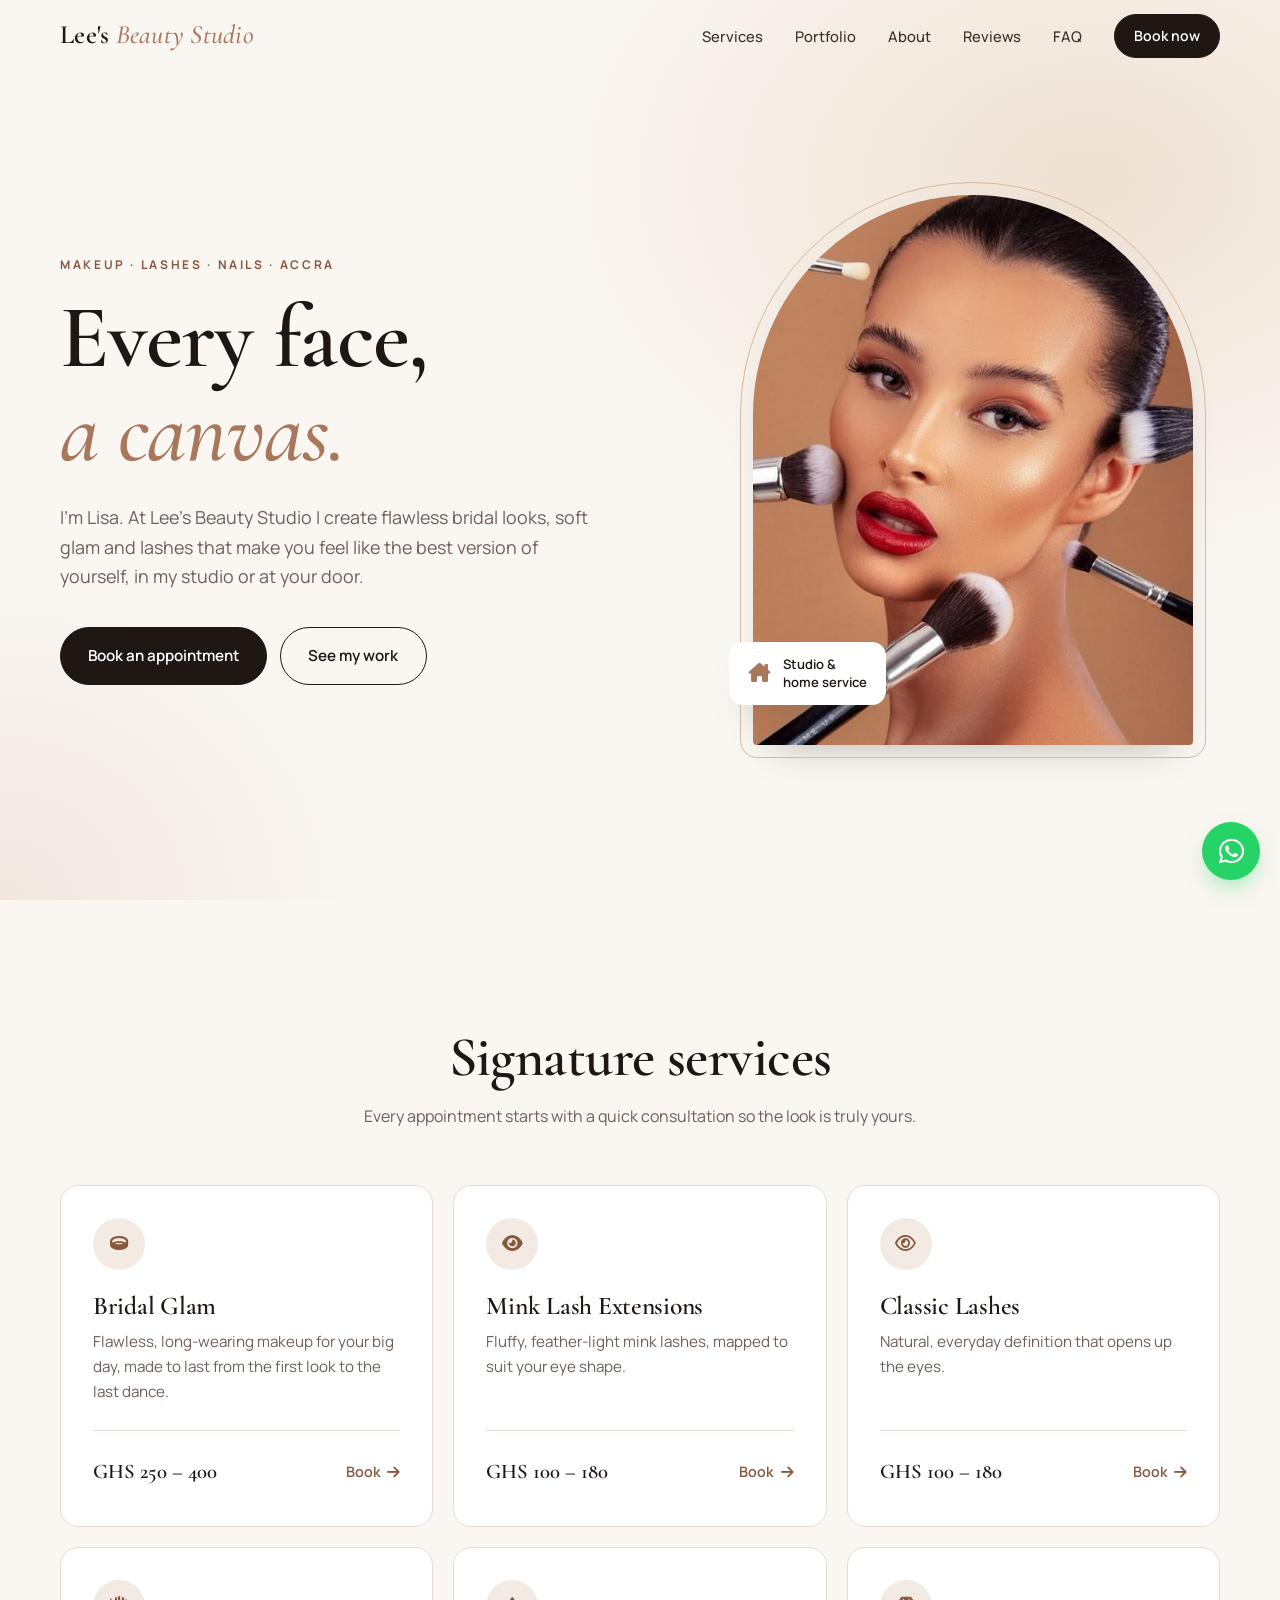
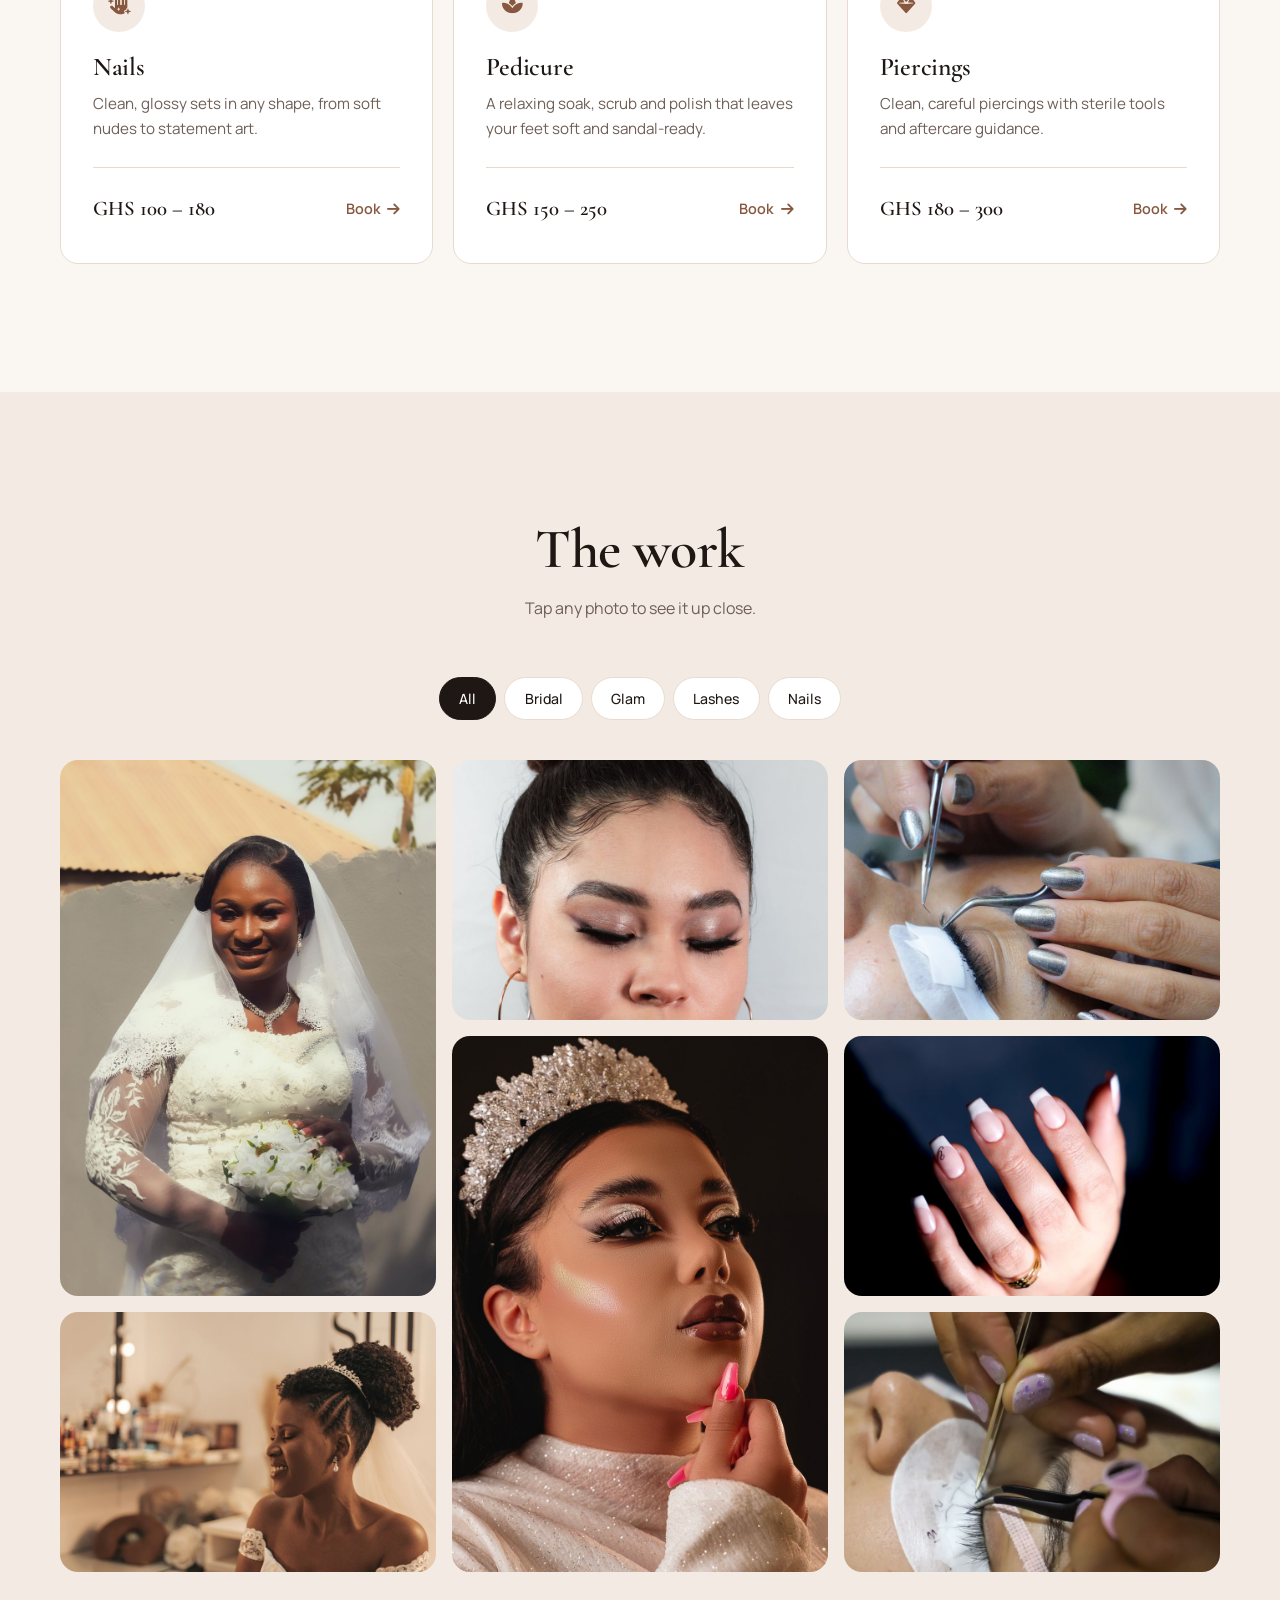
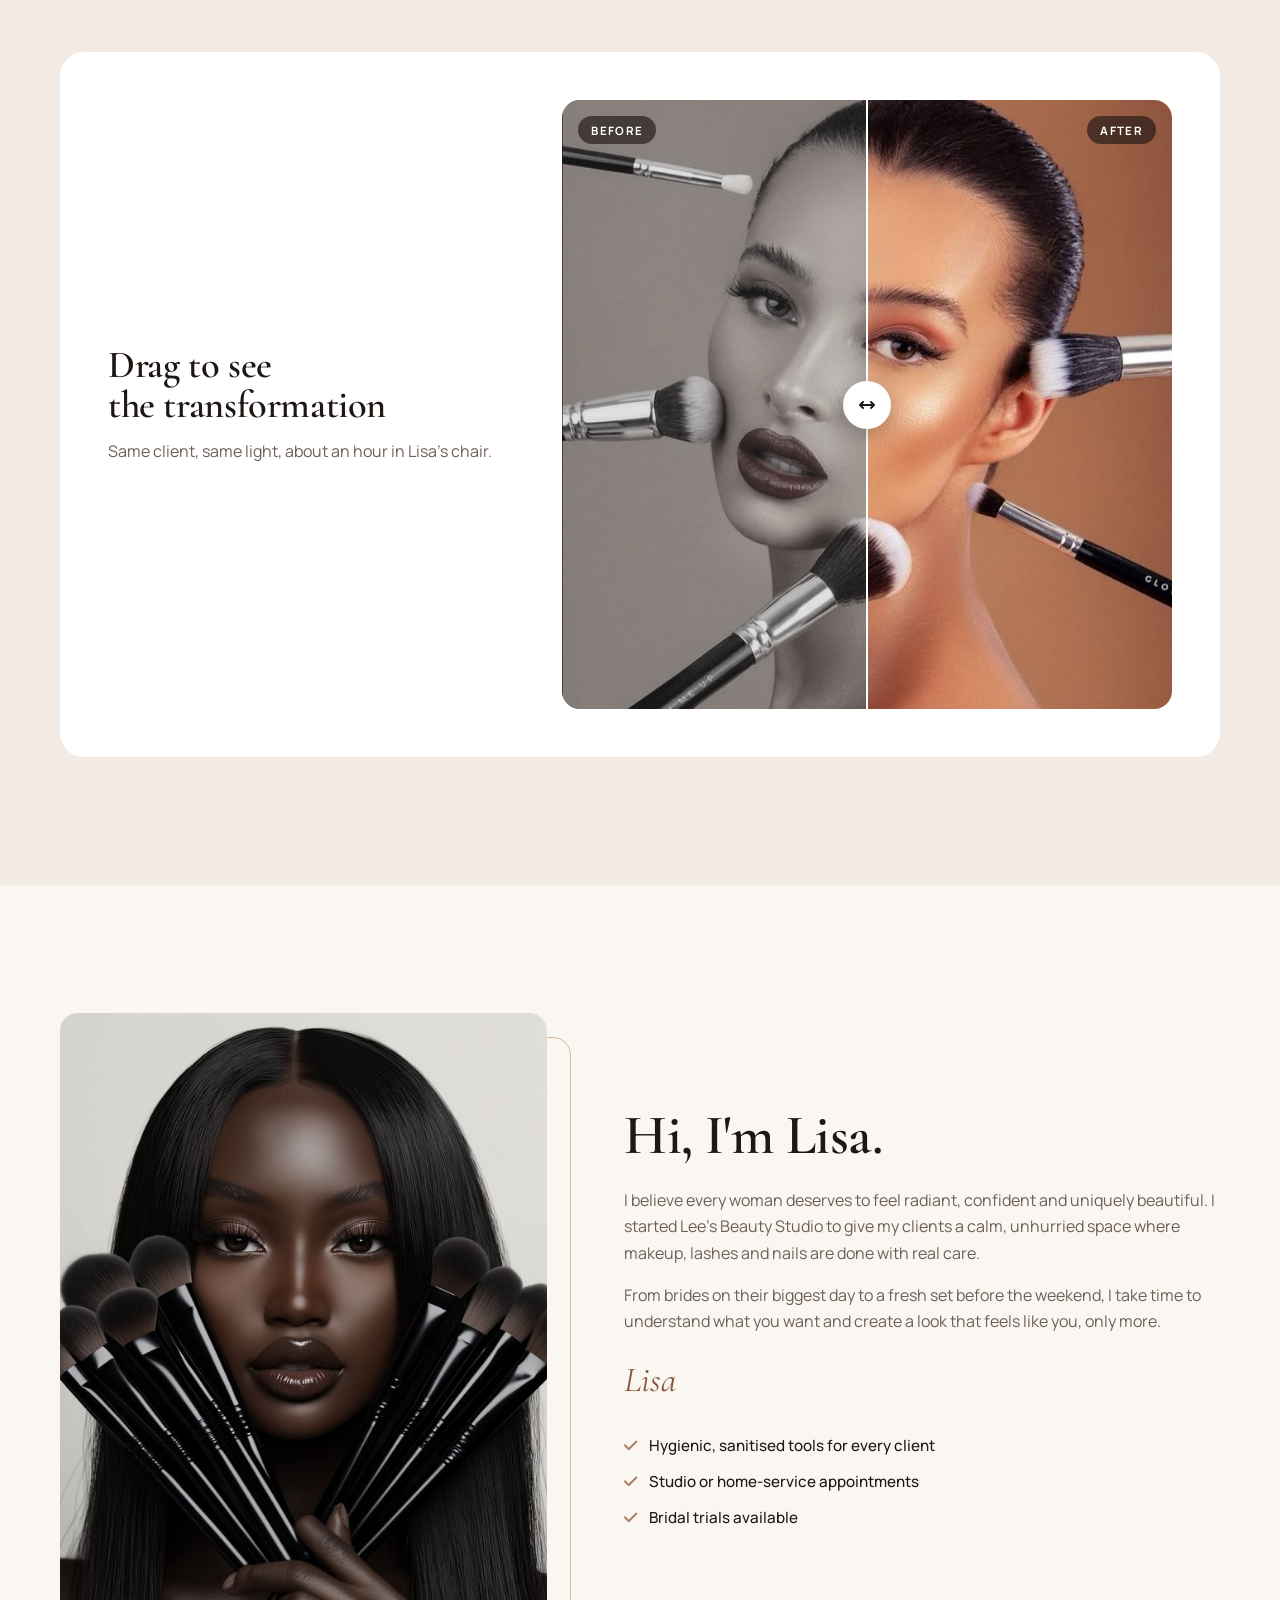
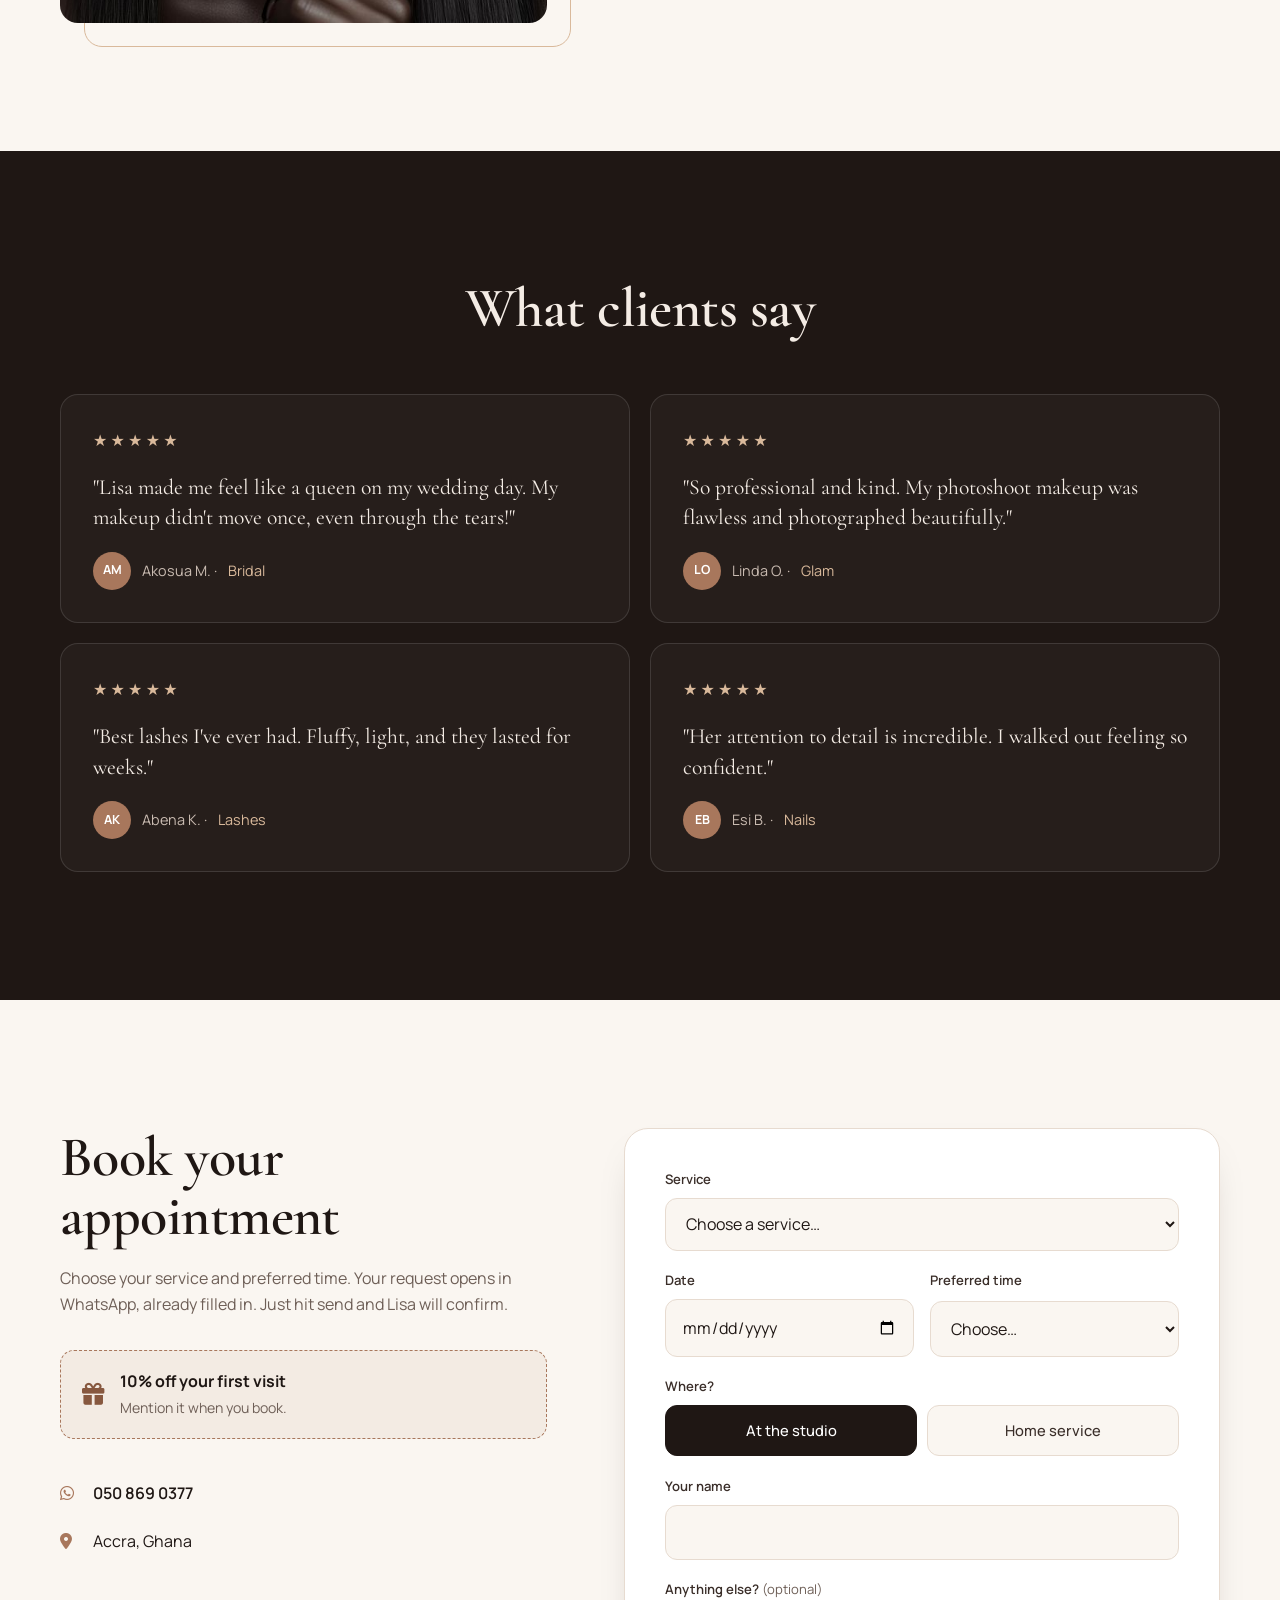
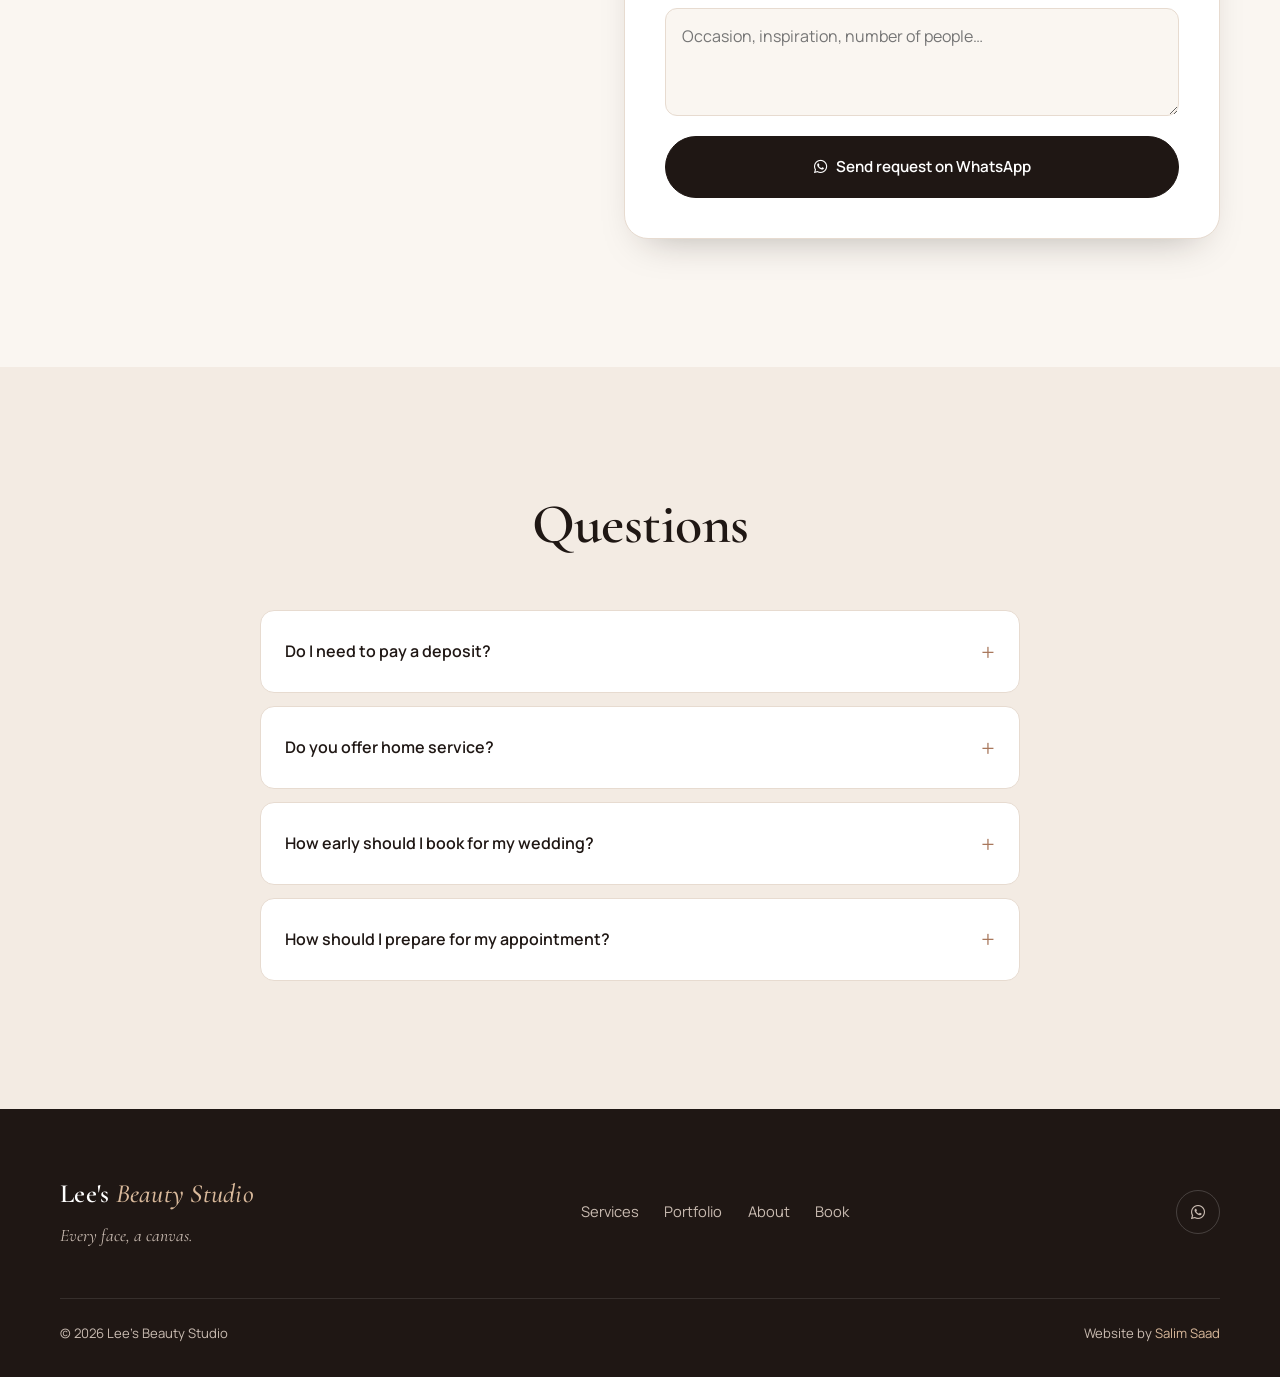
==== commit c23ee83c: "style(design): FINDING-007 — keep the small label only in the hero, drop the 7 above section heading" ====
--- a/index.html
+++ b/index.html
@@ -97,7 +97,6 @@
     <section class="section" id="services">
       <div class="container">
         <header class="section-head reveal">
-          <p class="eyebrow">Services &amp; pricing</p>
           <h2>Signature services</h2>
           <p>Every appointment starts with a quick consultation so the look is truly yours.</p>
         </header>
@@ -171,7 +170,6 @@
     <section class="section section-tint" id="portfolio">
       <div class="container">
         <header class="section-head reveal">
-          <p class="eyebrow">Portfolio</p>
           <h2>The work</h2>
           <p>Tap any photo to see it up close.</p>
         </header>
@@ -200,7 +198,6 @@
         <!-- TODO: use a REAL before + after pair of the same client. The CSS filter on the "before" image is only a demo placeholder. -->
         <div class="ba-wrap reveal">
           <div class="ba-copy">
-            <p class="eyebrow">Before &amp; after</p>
             <h3>Drag to see the transformation</h3>
             <p>Same client, same light, about an hour in Lisa's chair.</p>
           </div>
@@ -224,7 +221,6 @@
           <img class="fade-img" src="images/jackie1.jpeg" alt="Lisa, founder of Lee's Beauty Studio" loading="lazy" />
         </div>
         <div class="about-text reveal" style="--delay: .1s">
-          <p class="eyebrow">Meet the artist</p>
           <h2>Hi, I'm Lisa.</h2>
           <p>
             I believe every woman deserves to feel radiant, confident and uniquely beautiful.
@@ -250,7 +246,6 @@
     <section class="section section-dark" id="reviews">
       <div class="container">
         <header class="section-head reveal">
-          <p class="eyebrow">Kind words</p>
           <h2>What clients say</h2>
         </header>
 
@@ -283,7 +278,6 @@
     <section class="section" id="book">
       <div class="container book">
         <div class="book-intro reveal">
-          <p class="eyebrow">Appointments</p>
           <h2>Book your appointment</h2>
           <p>Choose your service and preferred time. Your request opens in WhatsApp, already filled in. Just hit send and Lisa will confirm.</p>
           <div class="offer">
@@ -372,7 +366,6 @@
     <section class="section section-tint" id="faq">
       <div class="container narrow">
         <header class="section-head reveal">
-          <p class="eyebrow">Good to know</p>
           <h2>Questions</h2>
         </header>
 
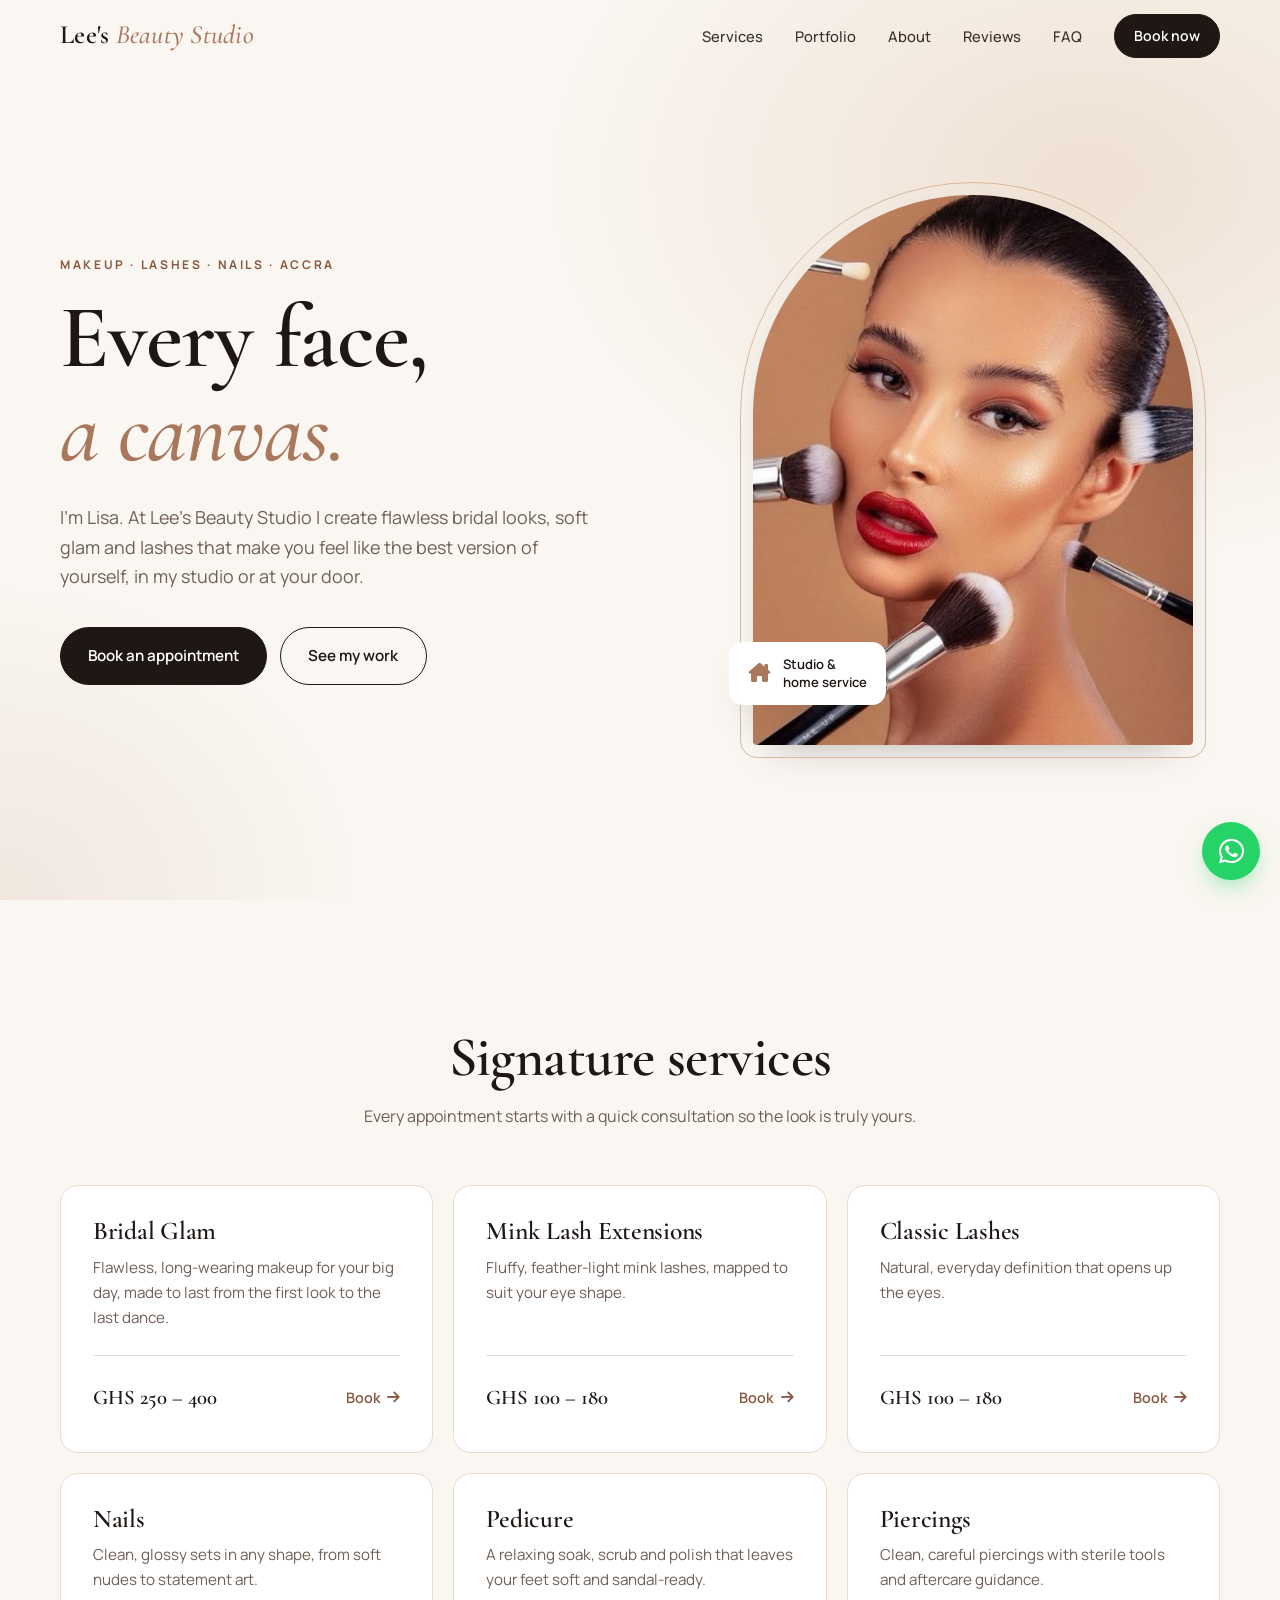
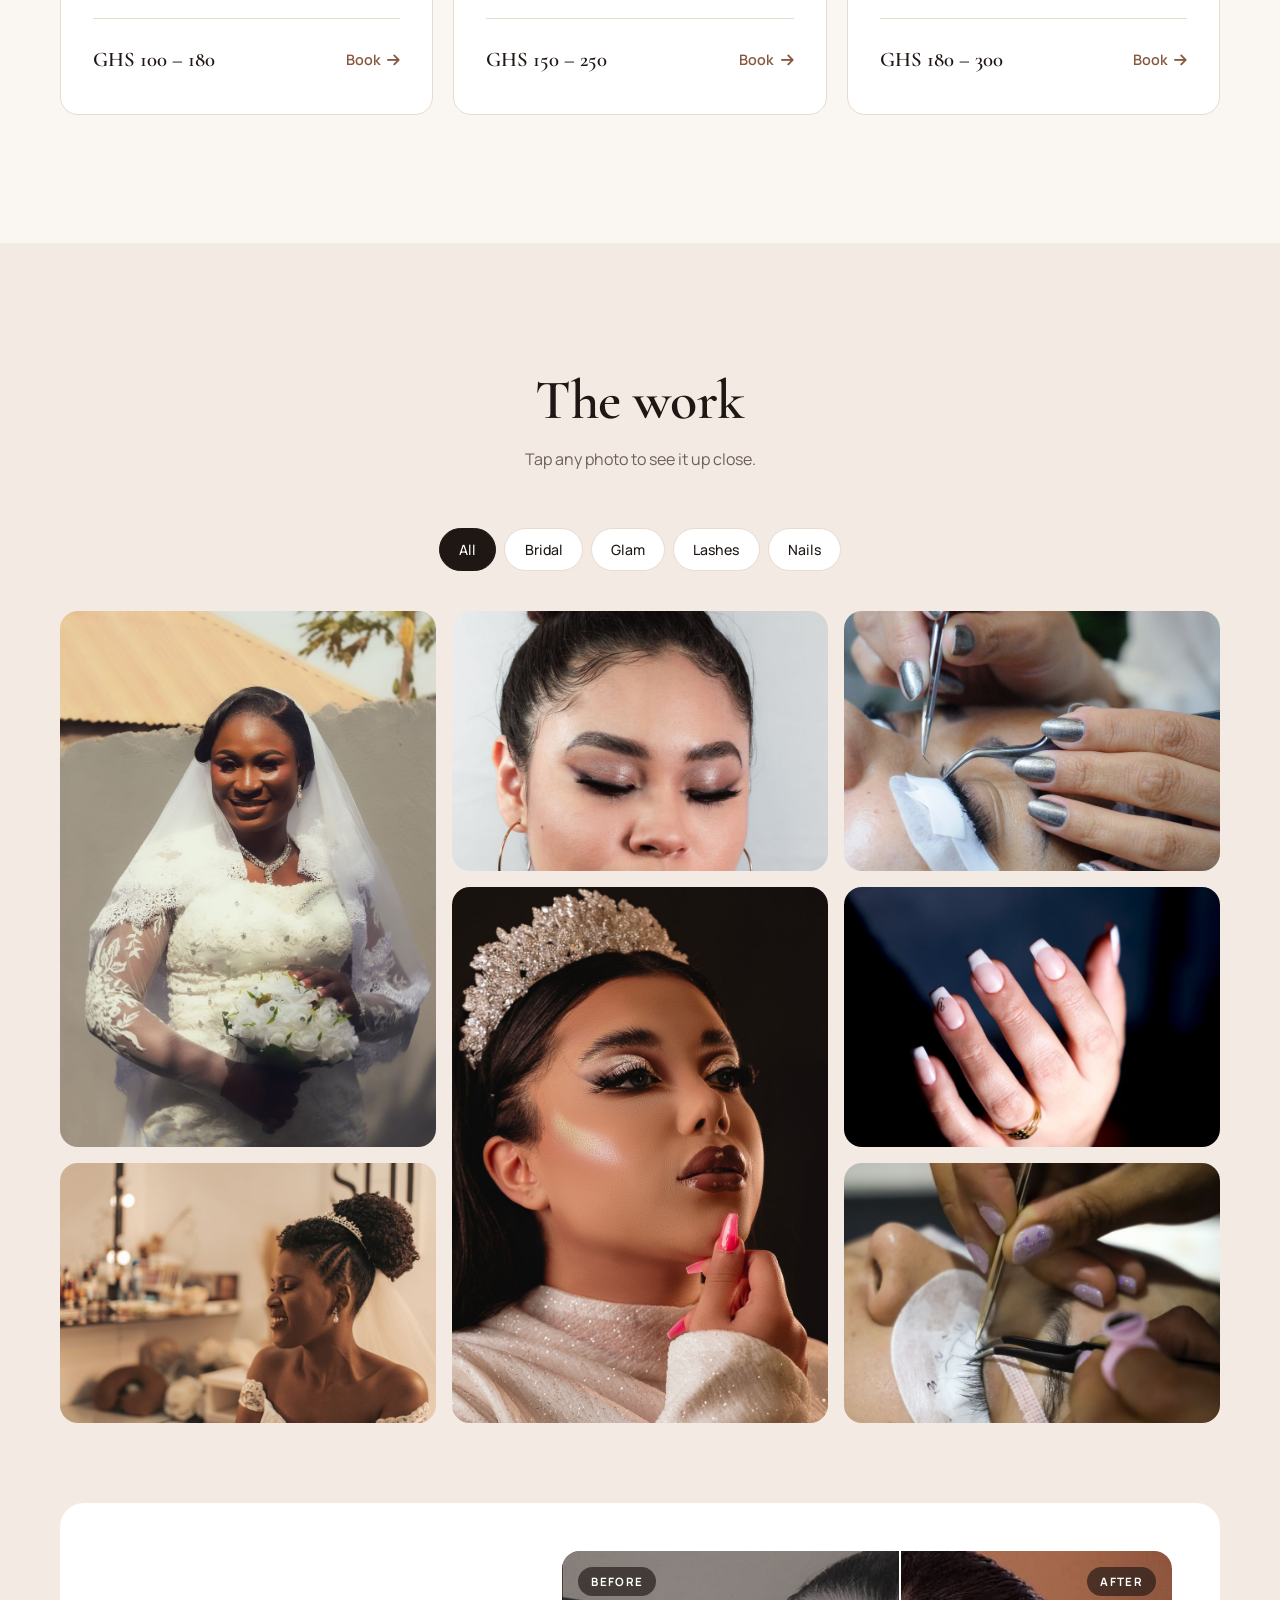
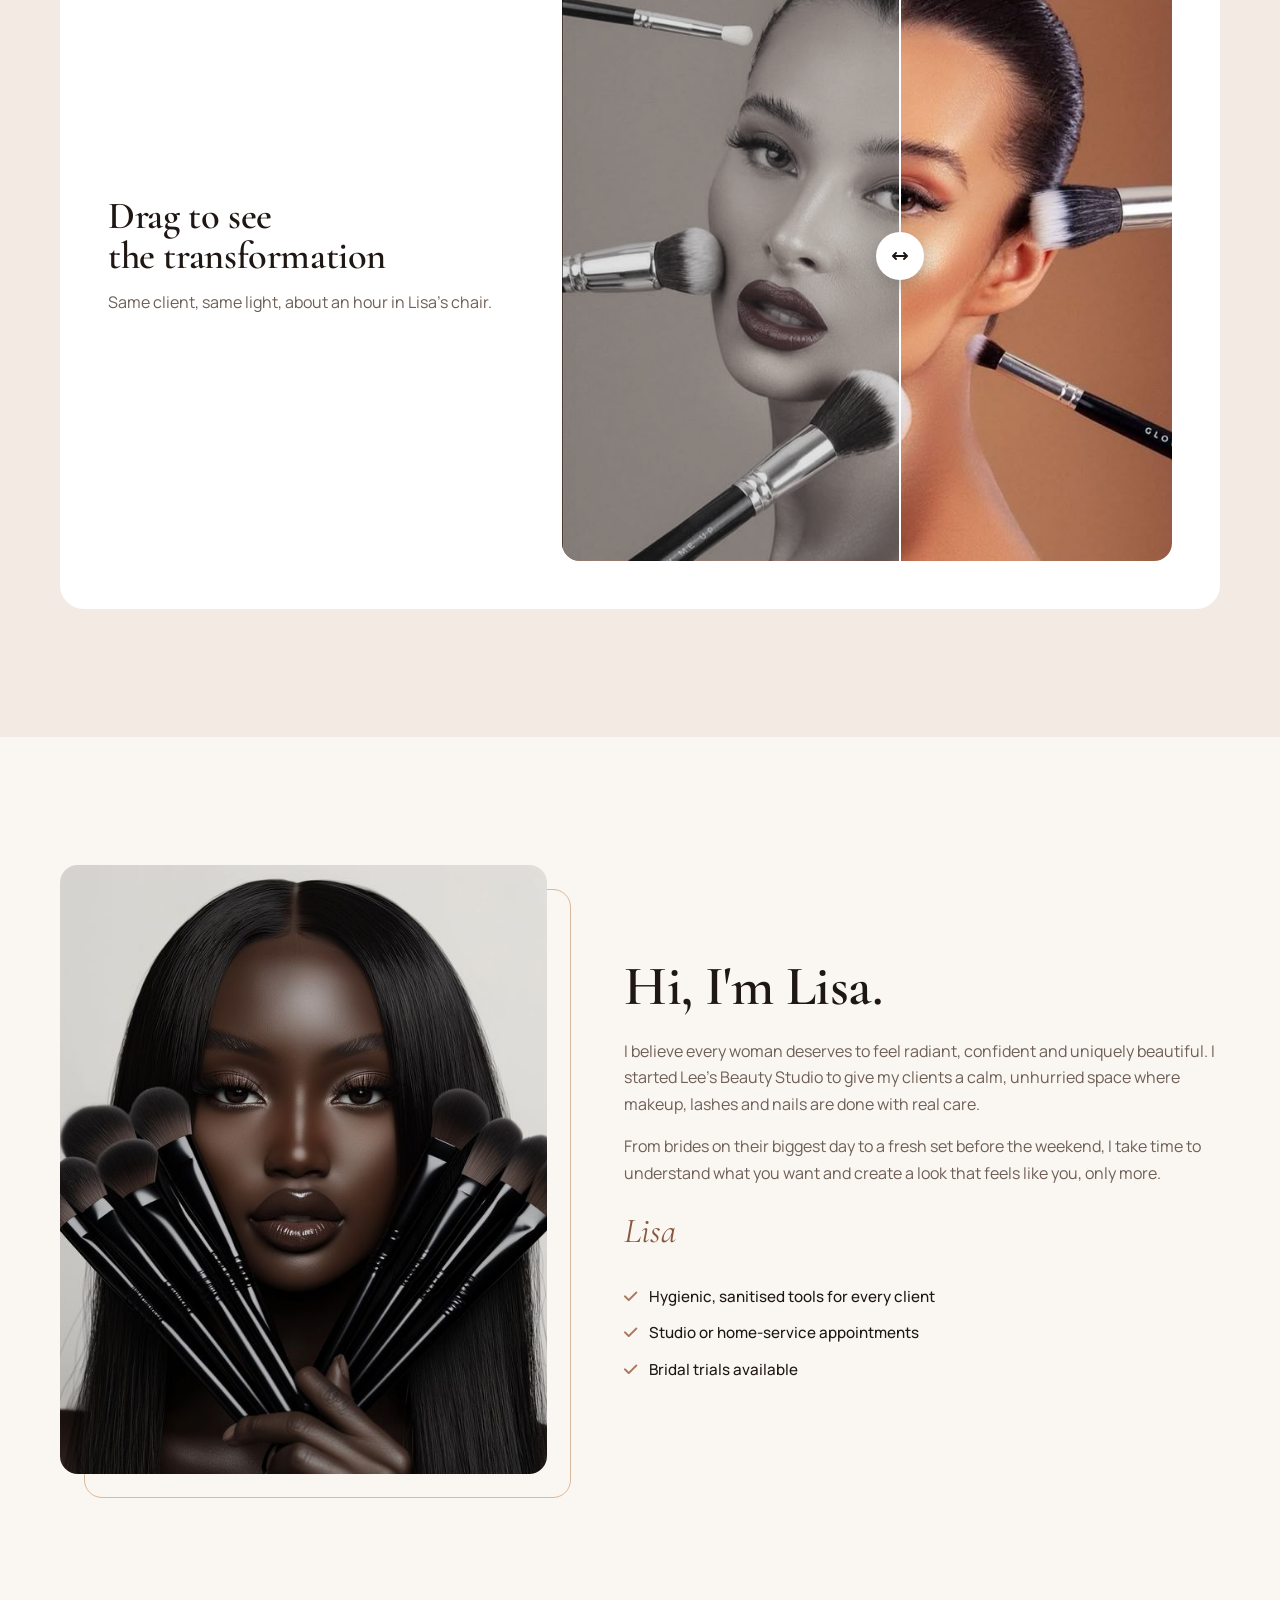
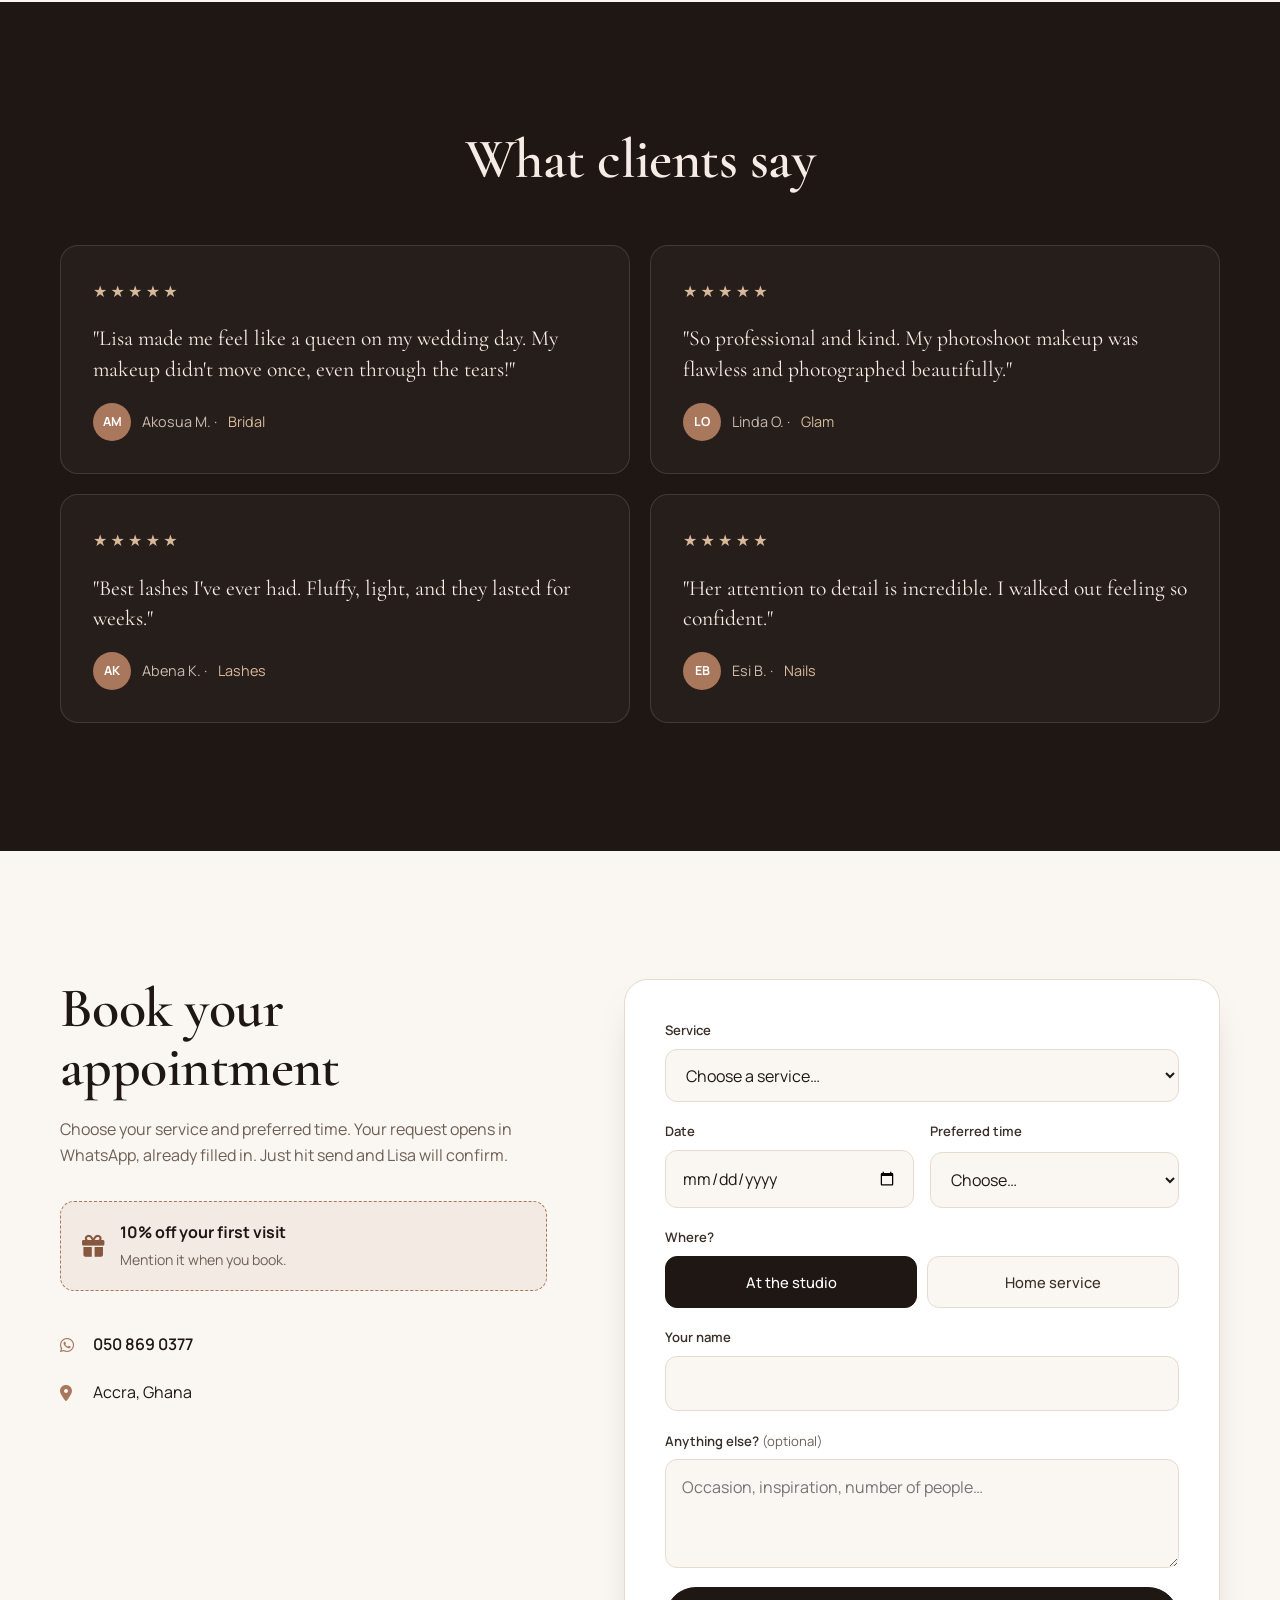
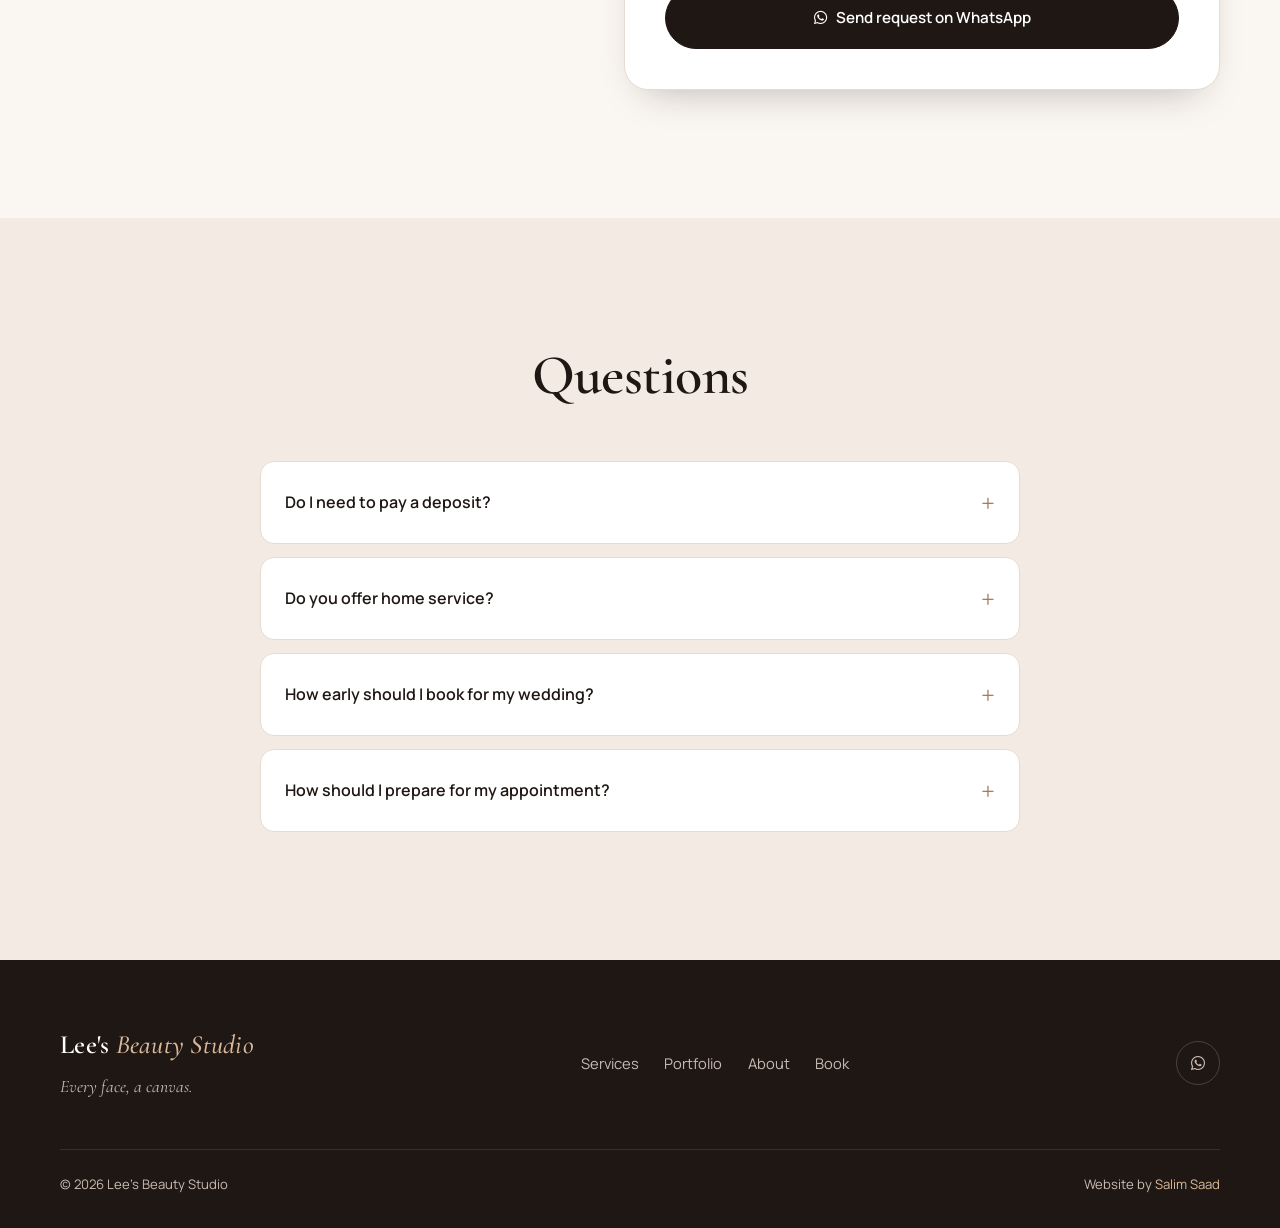
==== commit 2dd60893: "style(design): FINDING-007 — remove the icon-in-a-circle from the 6 service cards The service name a" ====
--- a/index.html
+++ b/index.html
@@ -104,7 +104,6 @@
         <!-- TODO: confirm every service, description and price with Lisa -->
         <div class="services-grid">
           <article class="service reveal">
-            <span class="service-icon"><i class="fa-solid fa-ring" aria-hidden="true"></i></span>
             <h3>Bridal Glam</h3>
             <p>Flawless, long-wearing makeup for your big day, made to last from the first look to the last dance.</p>
             <div class="service-foot">
@@ -114,7 +113,6 @@
           </article>
 
           <article class="service reveal" style="--delay: .05s">
-            <span class="service-icon"><i class="fa-solid fa-eye" aria-hidden="true"></i></span>
             <h3>Mink Lash Extensions</h3>
             <p>Fluffy, feather-light mink lashes, mapped to suit your eye shape.</p>
             <div class="service-foot">
@@ -124,7 +122,6 @@
           </article>
 
           <article class="service reveal" style="--delay: .1s">
-            <span class="service-icon"><i class="fa-regular fa-eye" aria-hidden="true"></i></span>
             <h3>Classic Lashes</h3>
             <p>Natural, everyday definition that opens up the eyes.</p>
             <div class="service-foot">
@@ -134,7 +131,6 @@
           </article>
 
           <article class="service reveal">
-            <span class="service-icon"><i class="fa-solid fa-hand-sparkles" aria-hidden="true"></i></span>
             <h3>Nails</h3>
             <p>Clean, glossy sets in any shape, from soft nudes to statement art.</p>
             <div class="service-foot">
@@ -144,7 +140,6 @@
           </article>
 
           <article class="service reveal" style="--delay: .05s">
-            <span class="service-icon"><i class="fa-solid fa-spa" aria-hidden="true"></i></span>
             <h3>Pedicure</h3>
             <p>A relaxing soak, scrub and polish that leaves your feet soft and sandal-ready.</p>
             <div class="service-foot">
@@ -154,7 +149,6 @@
           </article>
 
           <article class="service reveal" style="--delay: .1s">
-            <span class="service-icon"><i class="fa-solid fa-gem" aria-hidden="true"></i></span>
             <h3>Piercings</h3>
             <p>Clean, careful piercings with sterile tools and aftercare guidance.</p>
             <div class="service-foot">
--- a/style.css
+++ b/style.css
@@ -196,10 +196,6 @@
 }
 @media (hover: hover) {
   .service:hover { transform: translateY(-6px); box-shadow: var(--shadow); border-color: var(--accent-light); }
-}
-.service-icon {
-  width: 52px; height: 52px; border-radius: 50%; display: grid; place-items: center;
-  background: var(--tint); color: var(--accent-deep); font-size: 1.15rem; margin-bottom: 1.4rem;
 }
 .service h3 { margin-bottom: .6rem; }
 .service p { color: var(--muted); font-size: .95rem; flex: 1; }
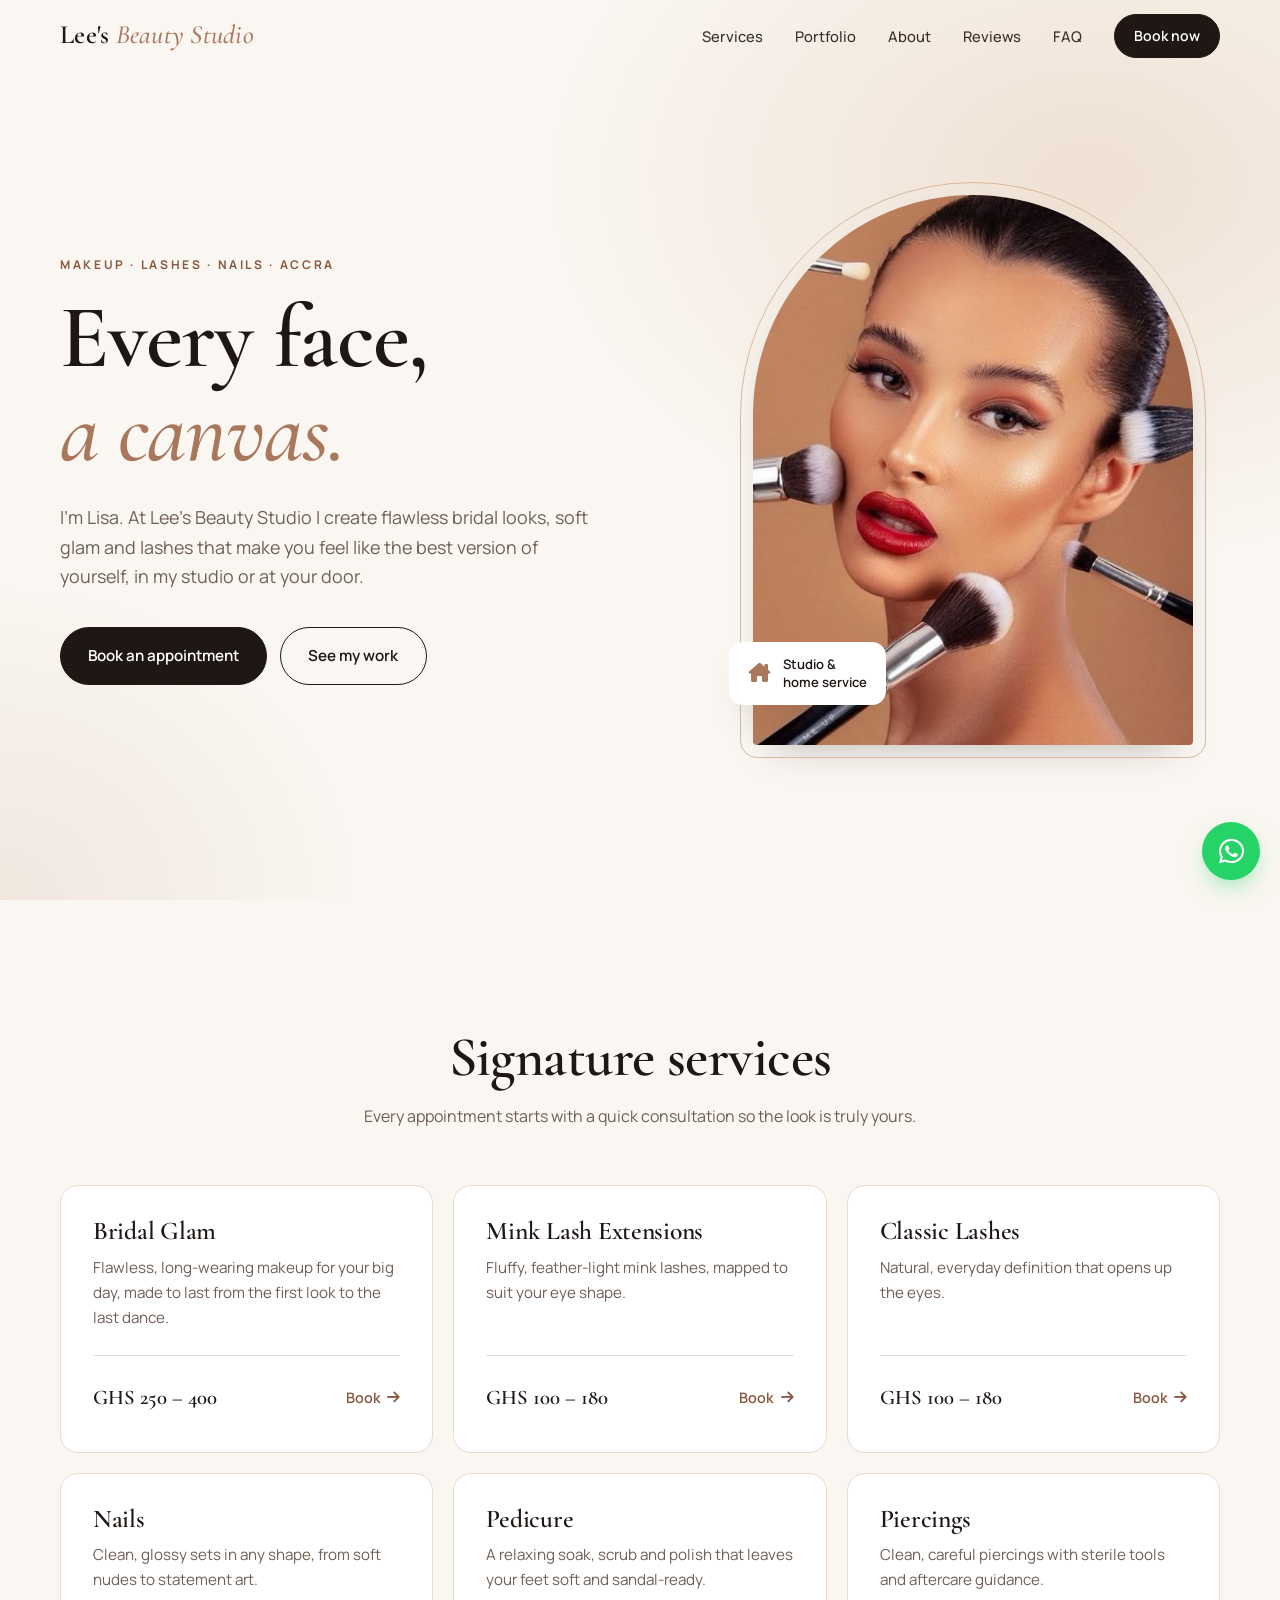
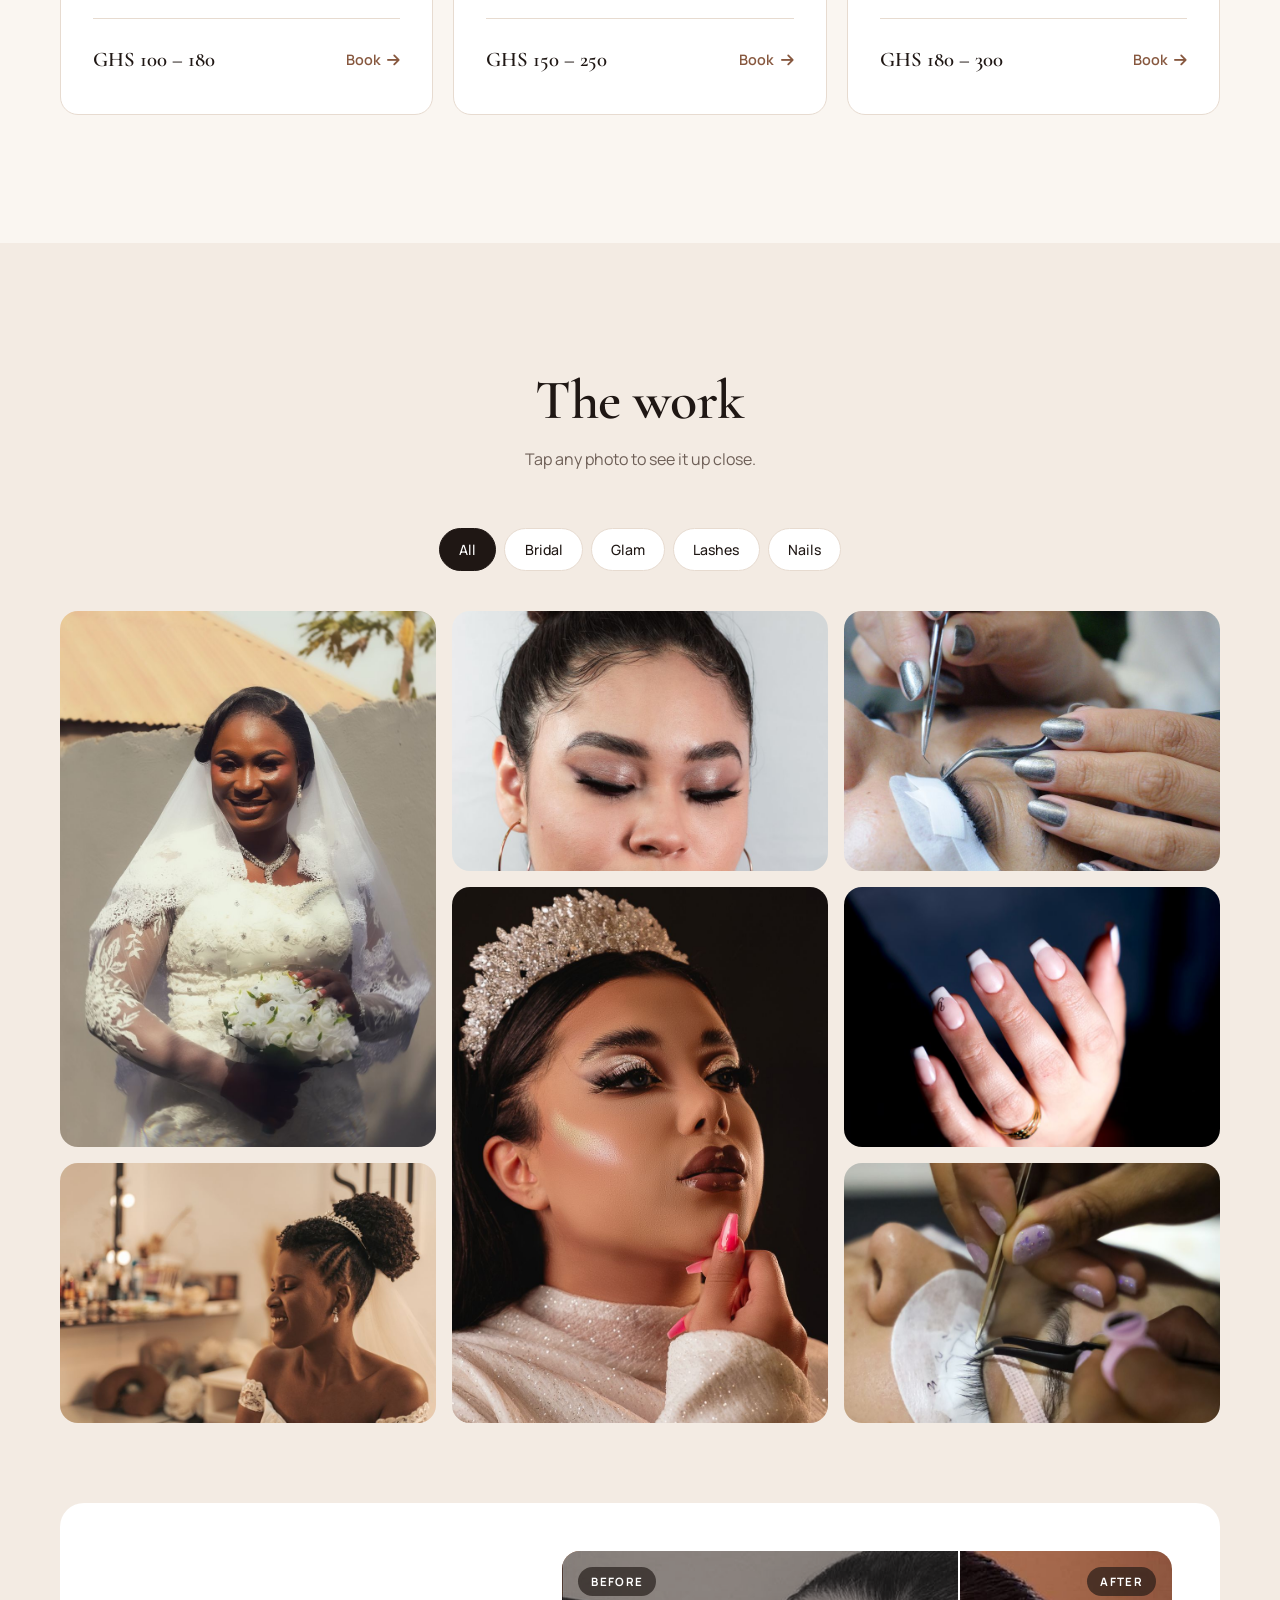
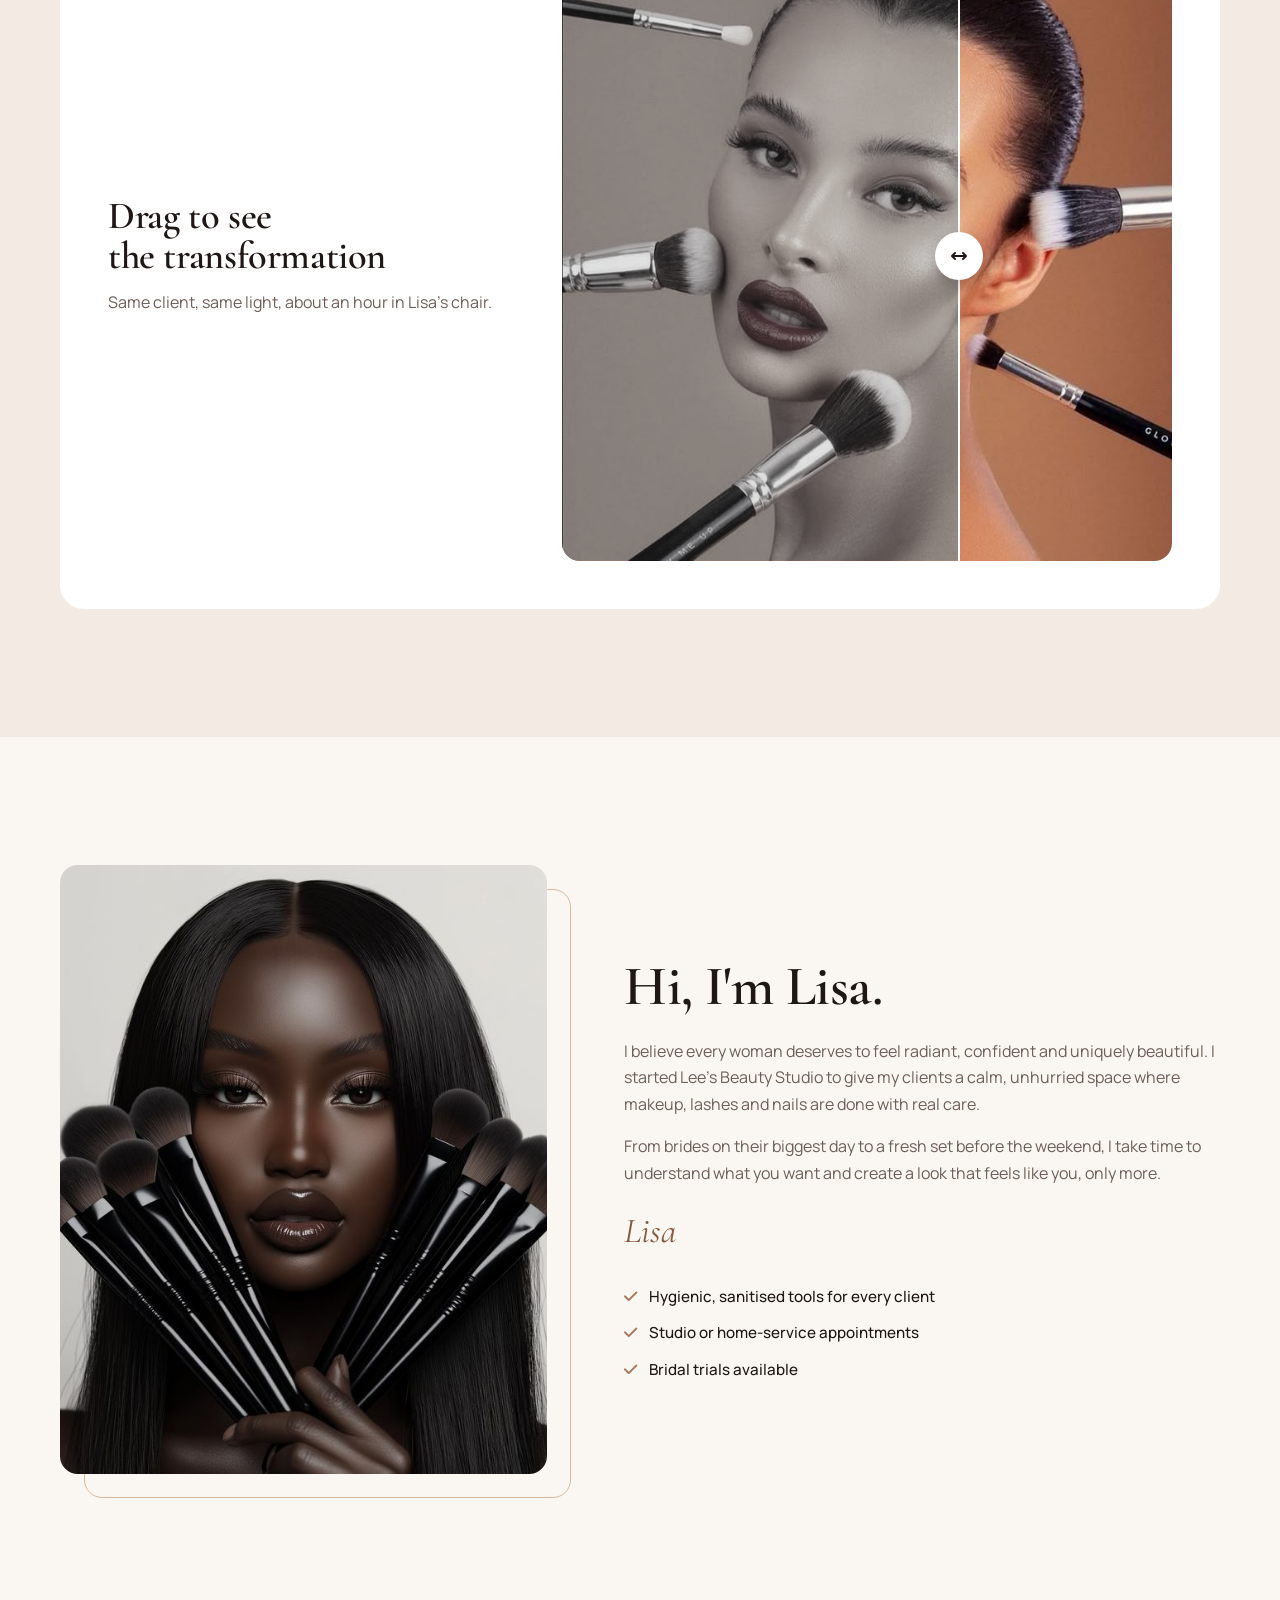
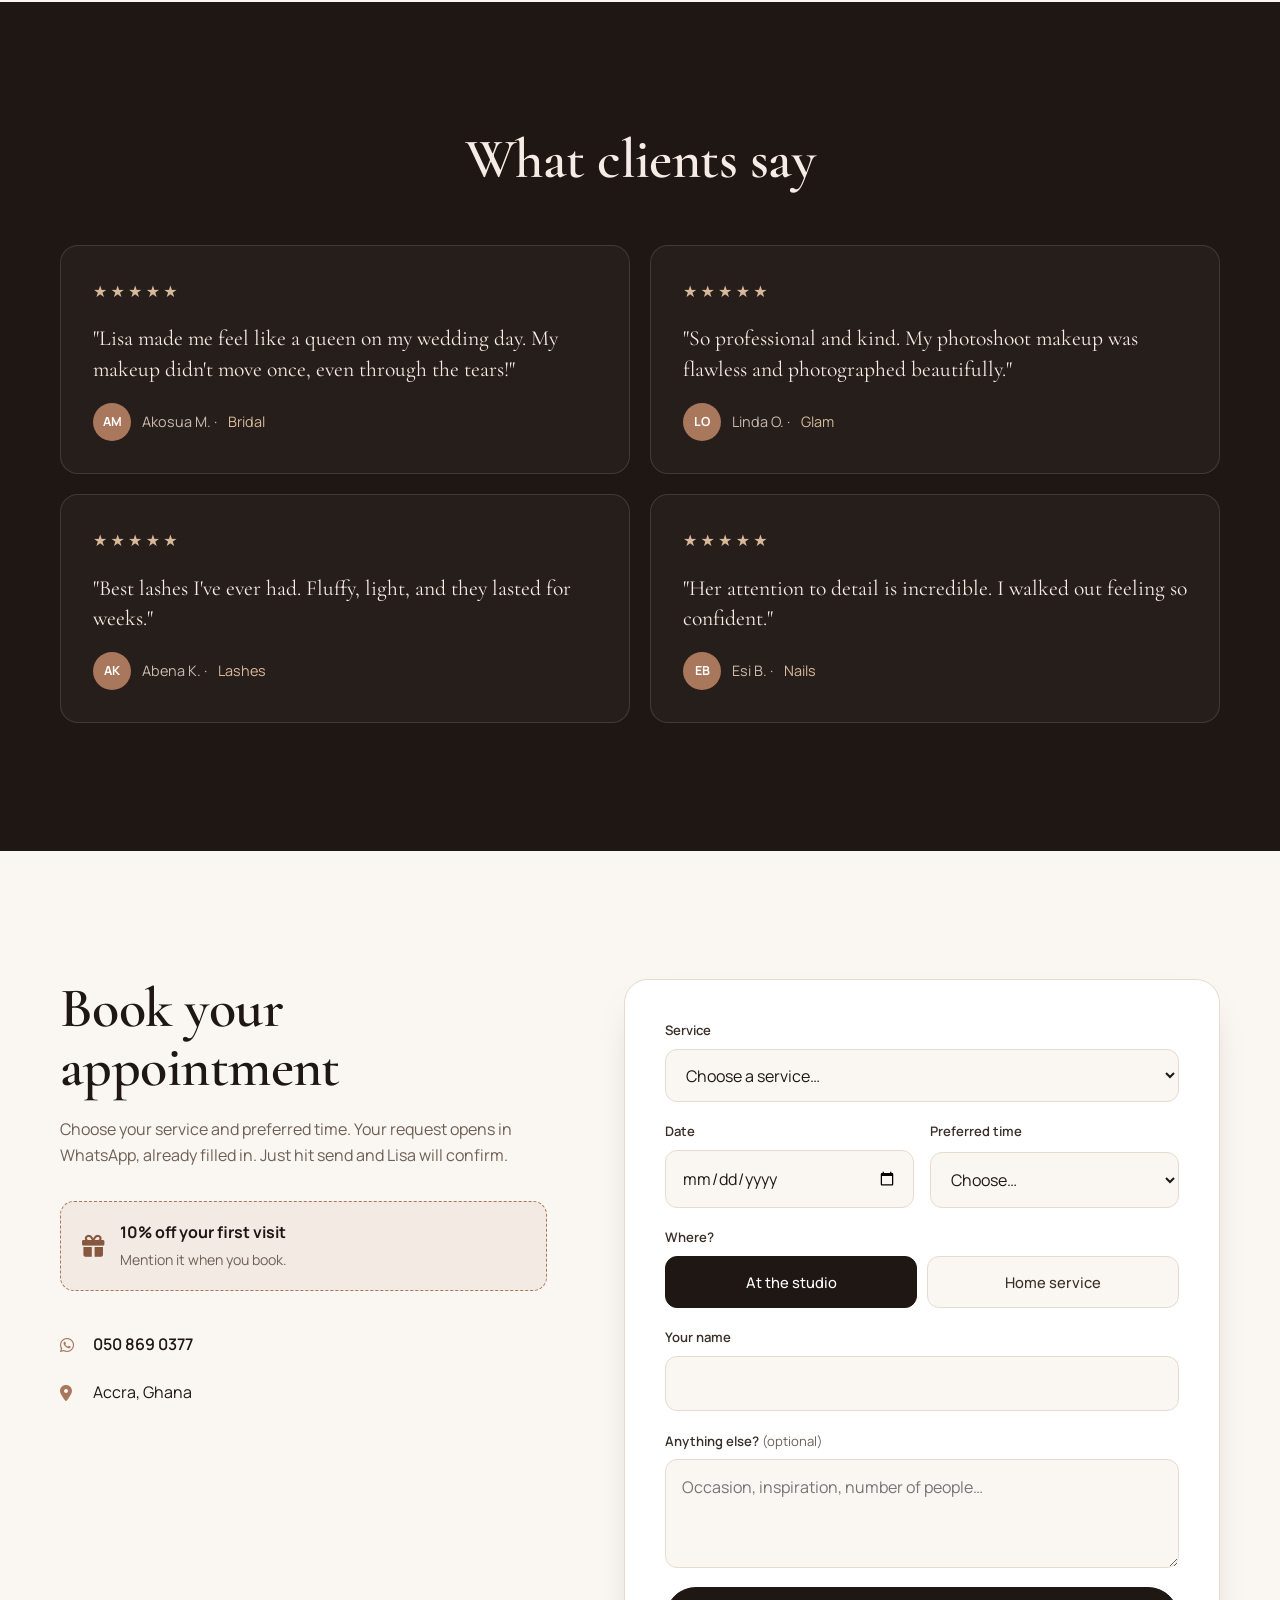
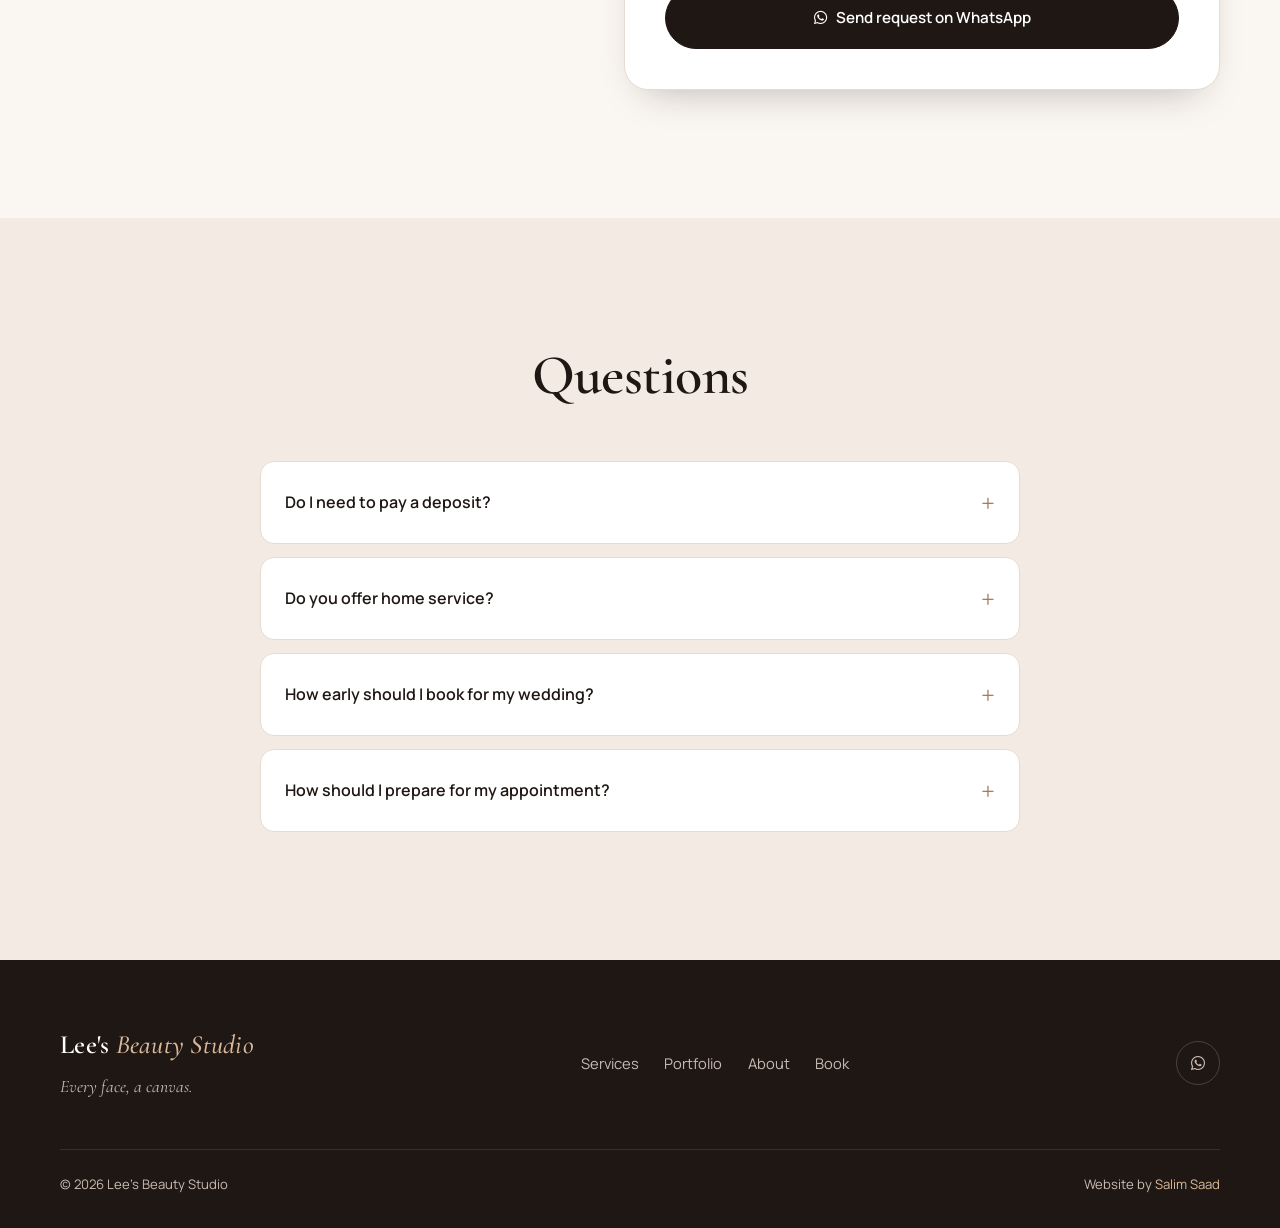
==== commit d79f9d08: "Fix WhatsApp/social link preview: full-address og:image (1200x630 card) and og:url The old og:image " ====
--- a/index.html
+++ b/index.html
@@ -10,7 +10,11 @@
   <meta property="og:type" content="website" />
   <meta property="og:title" content="Lee's Beauty Studio | Every Face, a Canvas" />
   <meta property="og:description" content="Bridal and glam makeup, lashes, nails and more by Lisa. Book your appointment on WhatsApp." />
-  <meta property="og:image" content="images/jackie3.jpeg" /><!-- TODO: use an absolute URL once the site is live -->
+  <meta property="og:url" content="https://salimsaad-dot.github.io/Lees/" />
+  <meta property="og:image" content="https://salimsaad-dot.github.io/Lees/images/og-image.jpg" />
+  <meta property="og:image:width" content="1200" />
+  <meta property="og:image:height" content="630" />
+  <meta name="twitter:card" content="summary_large_image" />
   <meta name="theme-color" content="#1f1714" />
 
   <link rel="icon" href="data:image/svg+xml,<svg xmlns='http://www.w3.org/2000/svg' viewBox='0 0 100 100'><rect width='100' height='100' rx='22' fill='%231f1714'/><text x='50' y='68' font-size='54' text-anchor='middle' fill='%23d9b99b' font-family='Georgia,serif' font-style='italic'>L</text></svg>" />
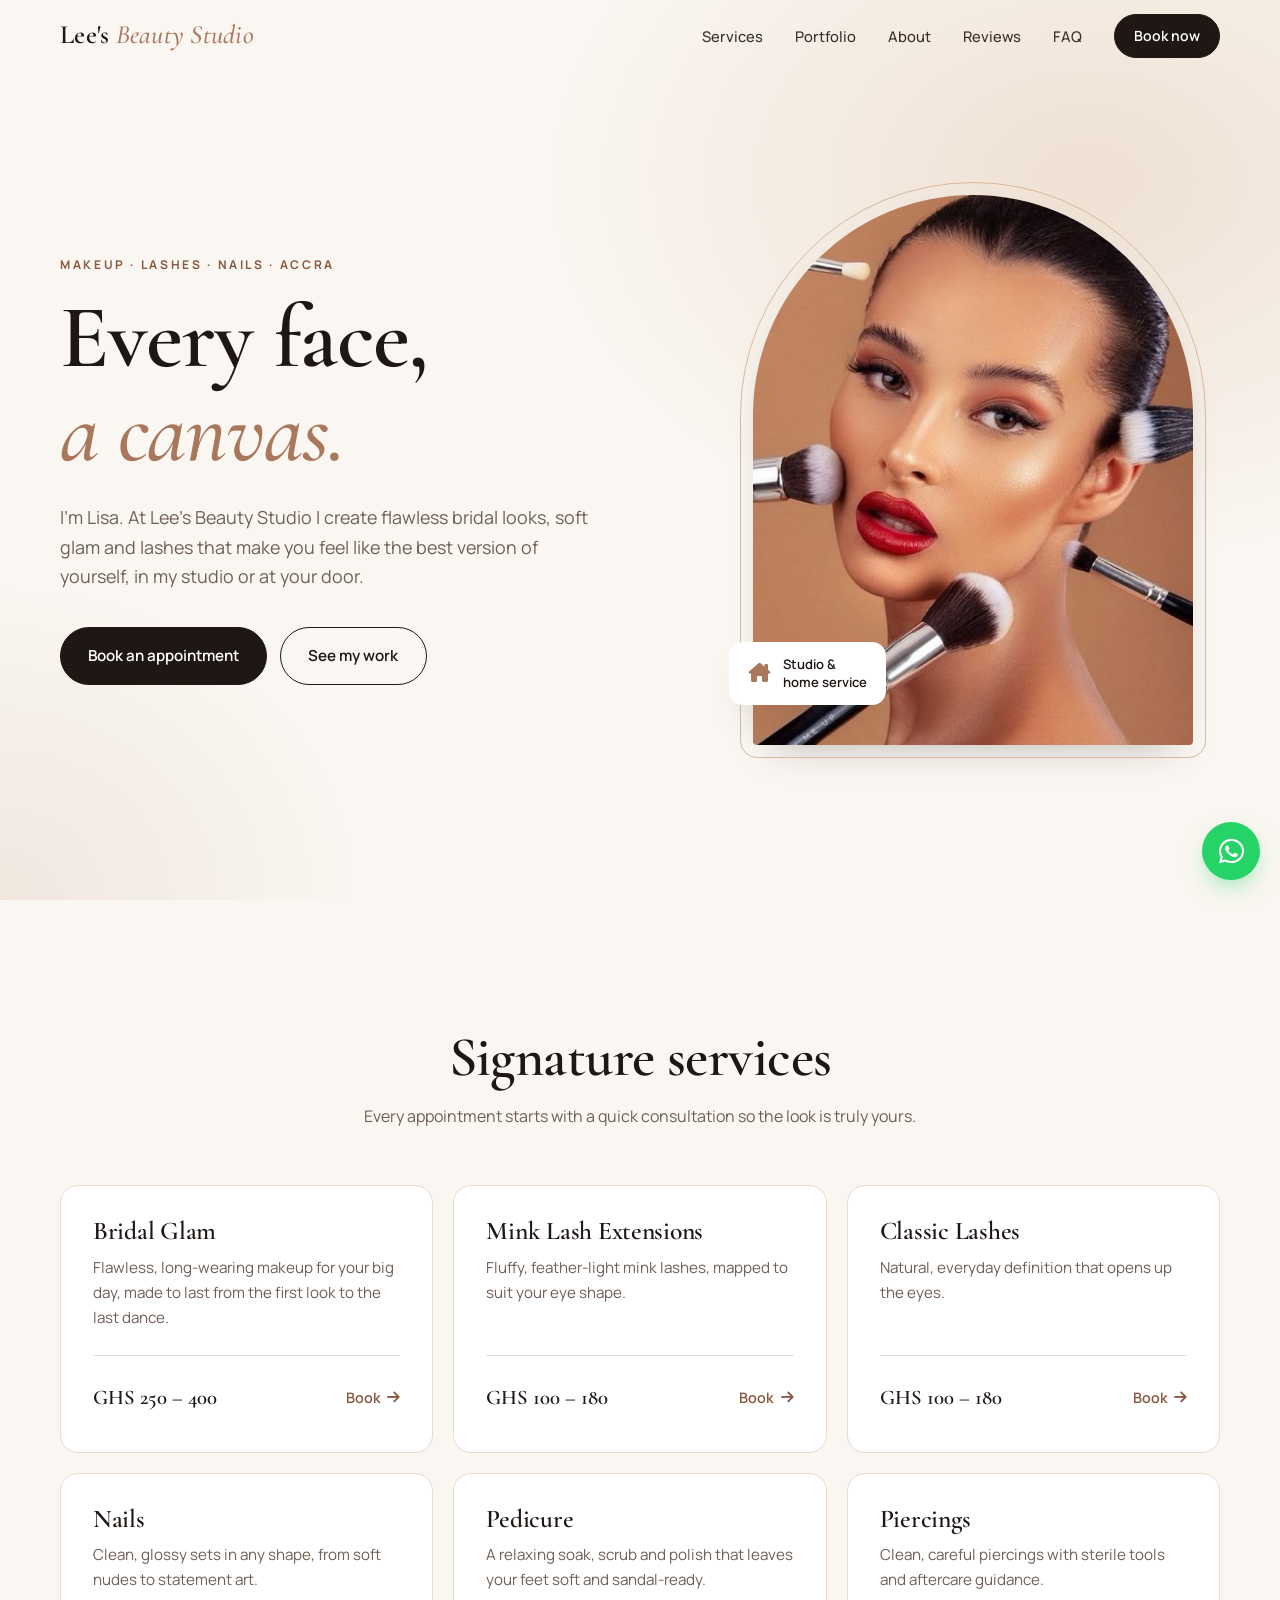
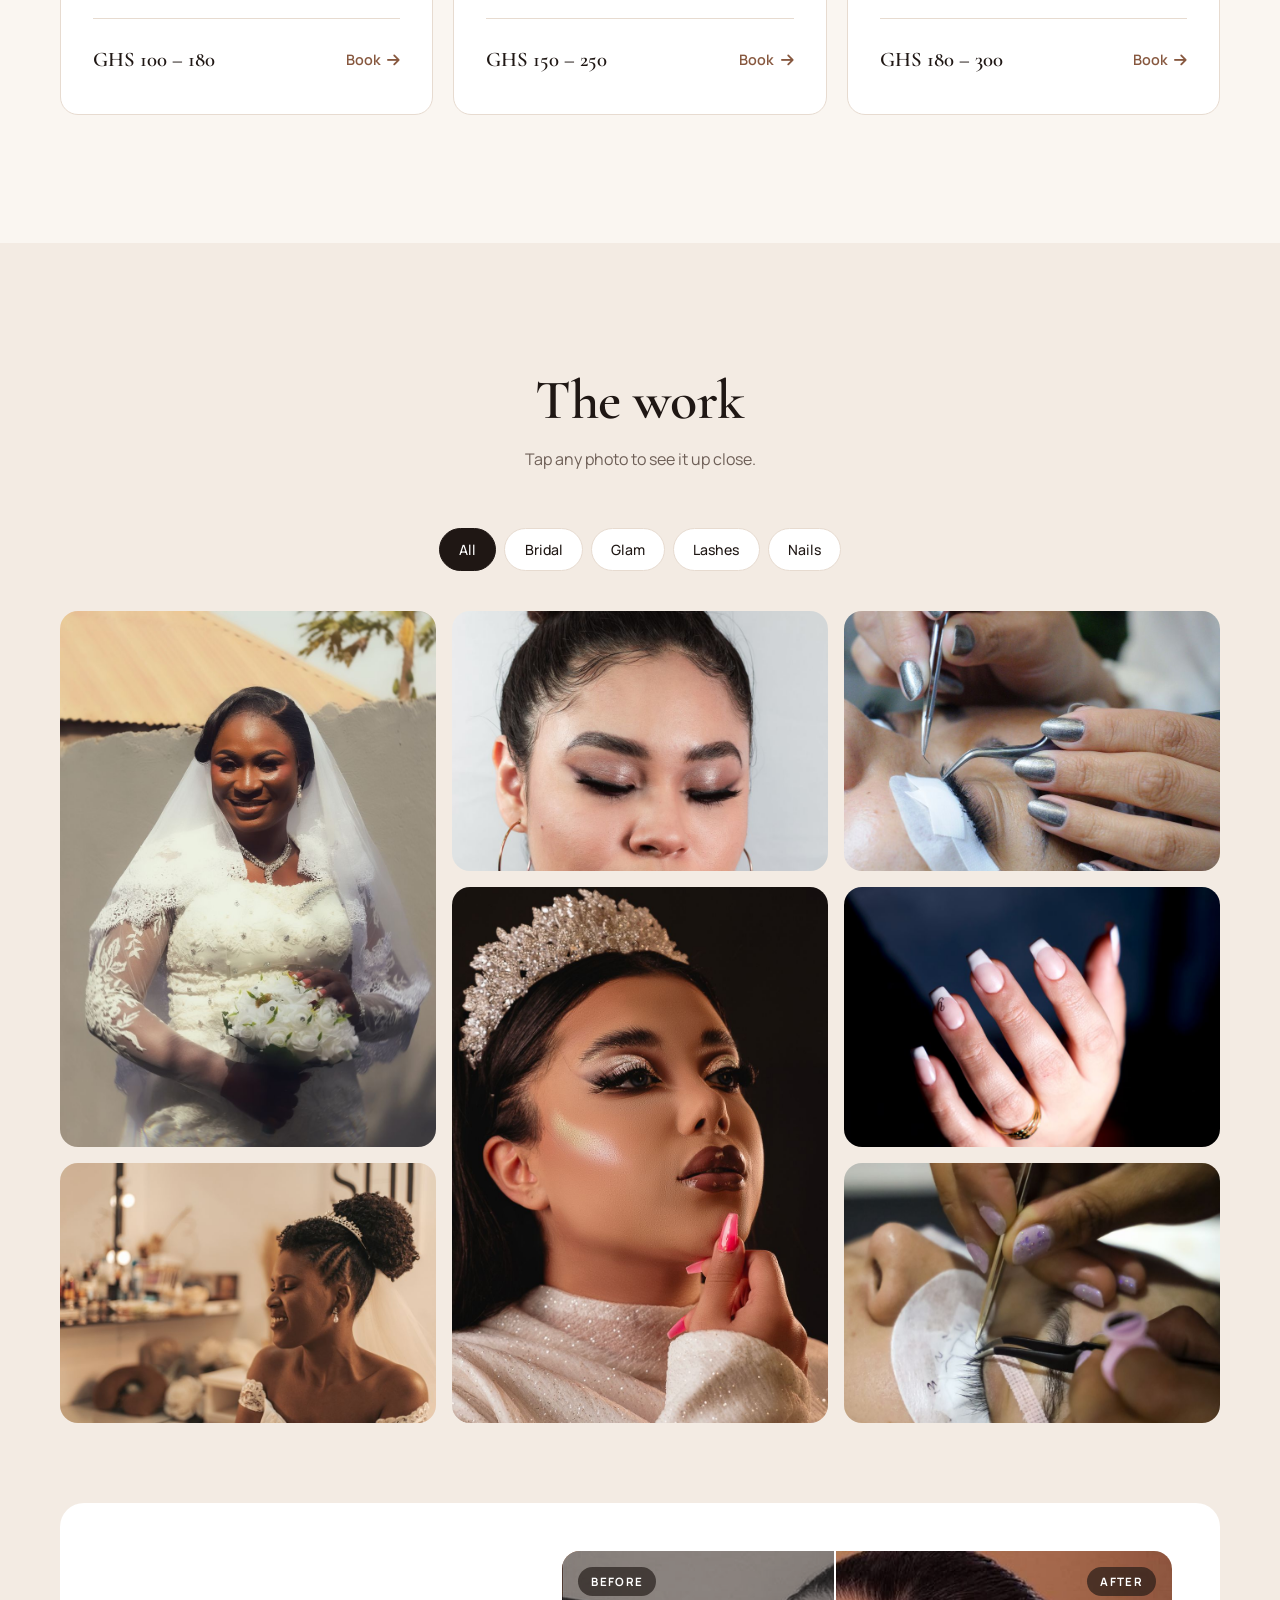
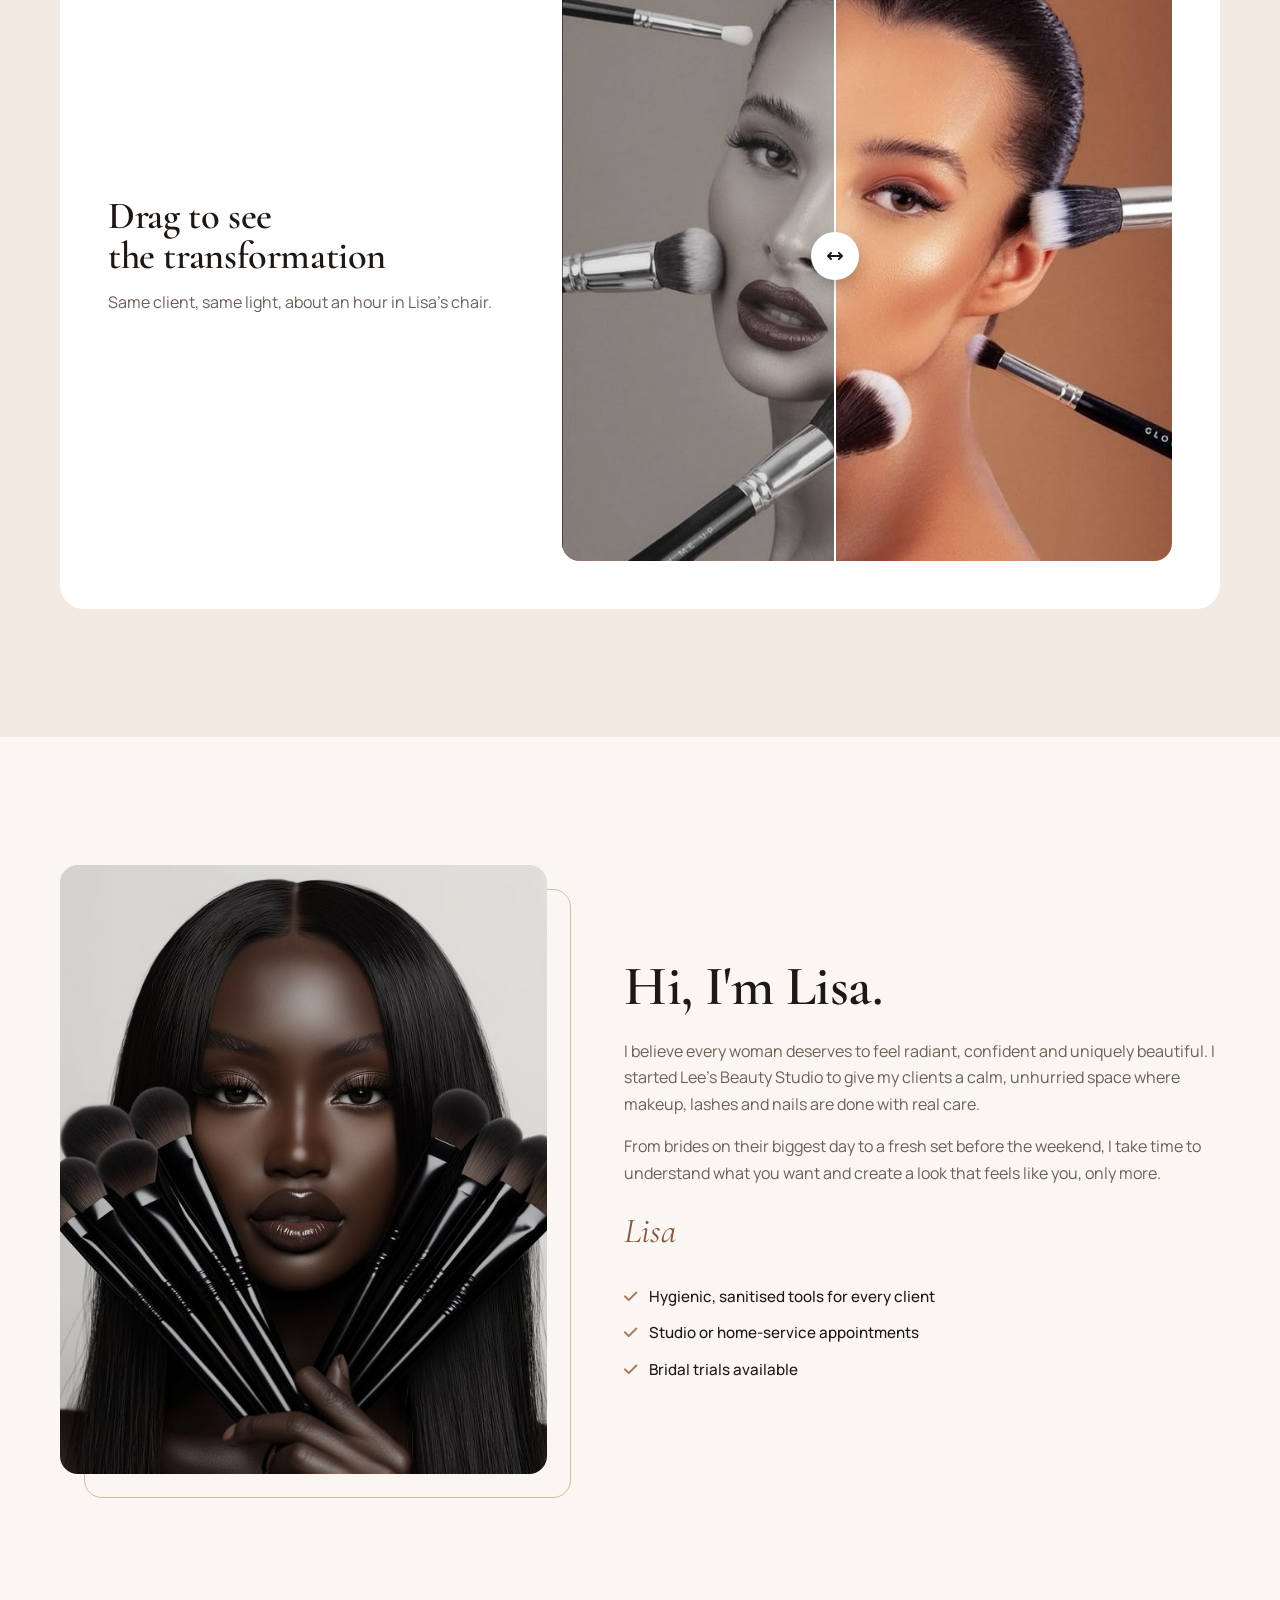
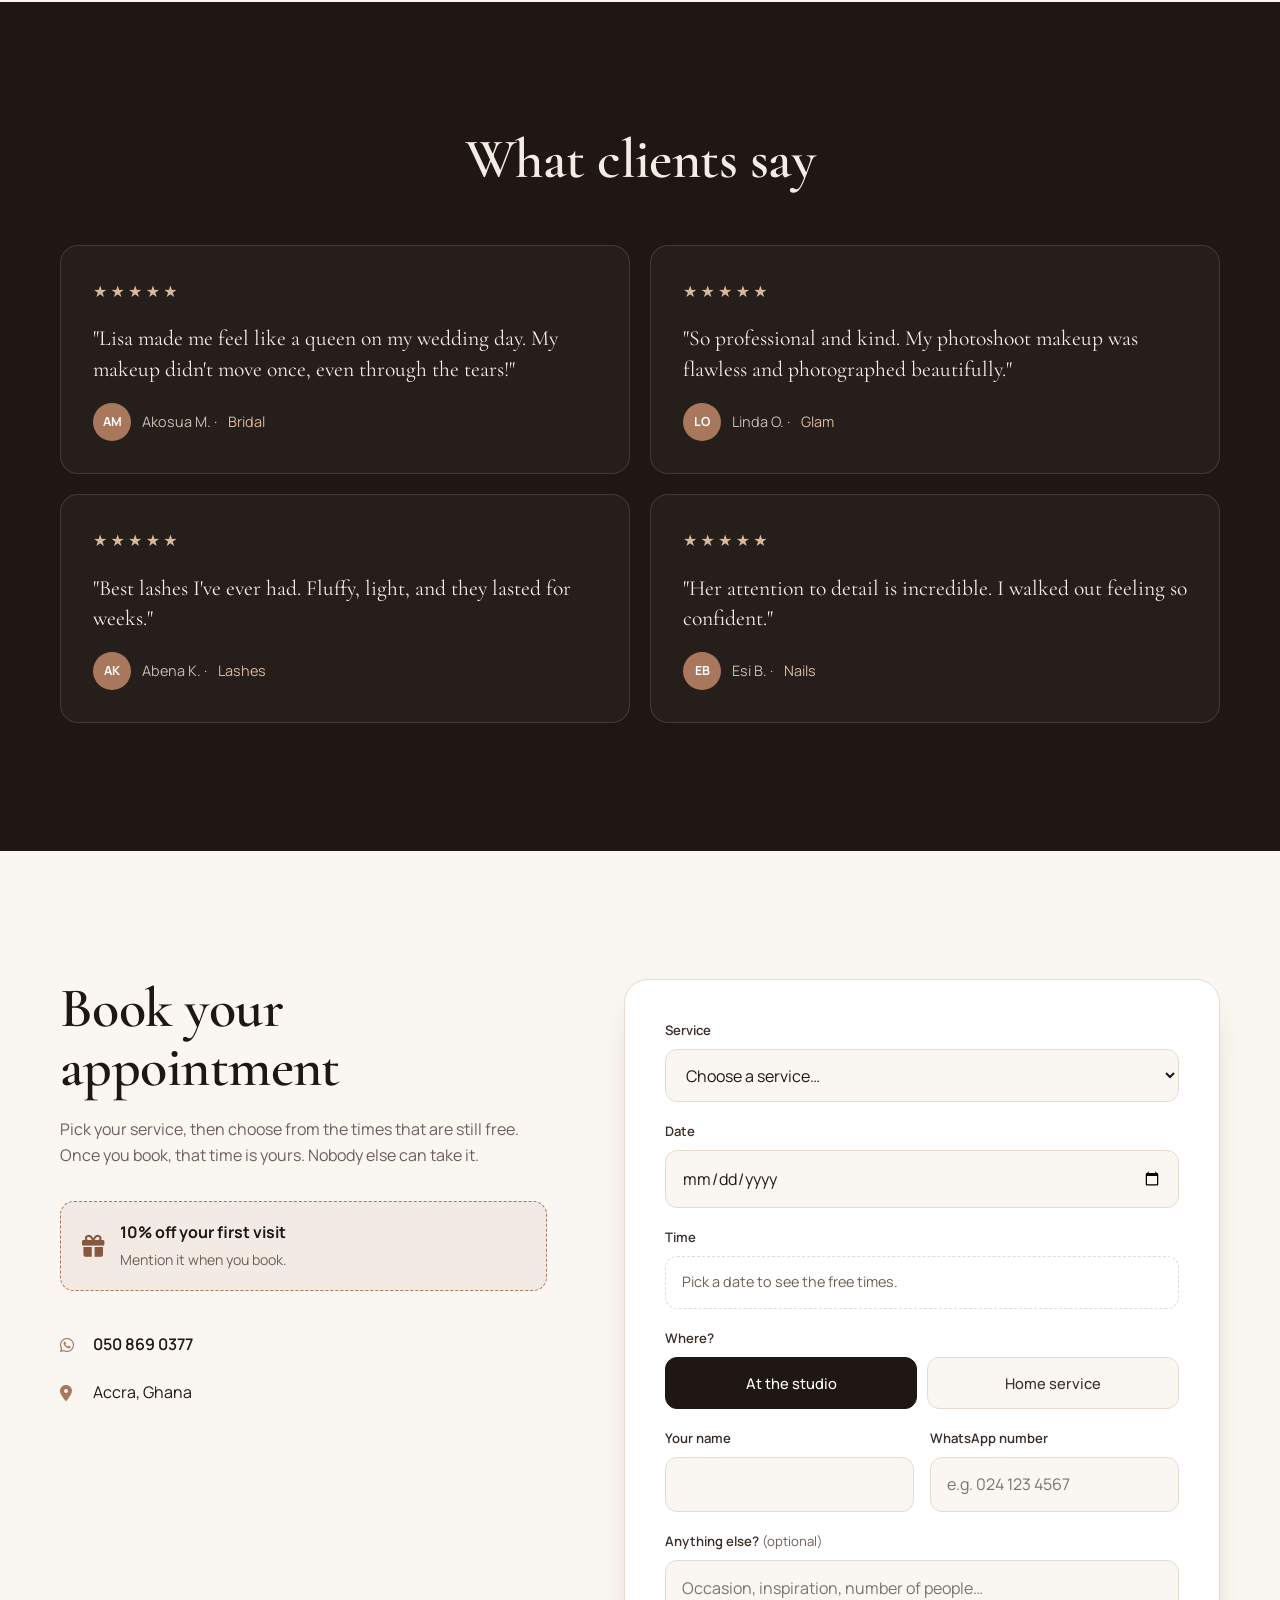
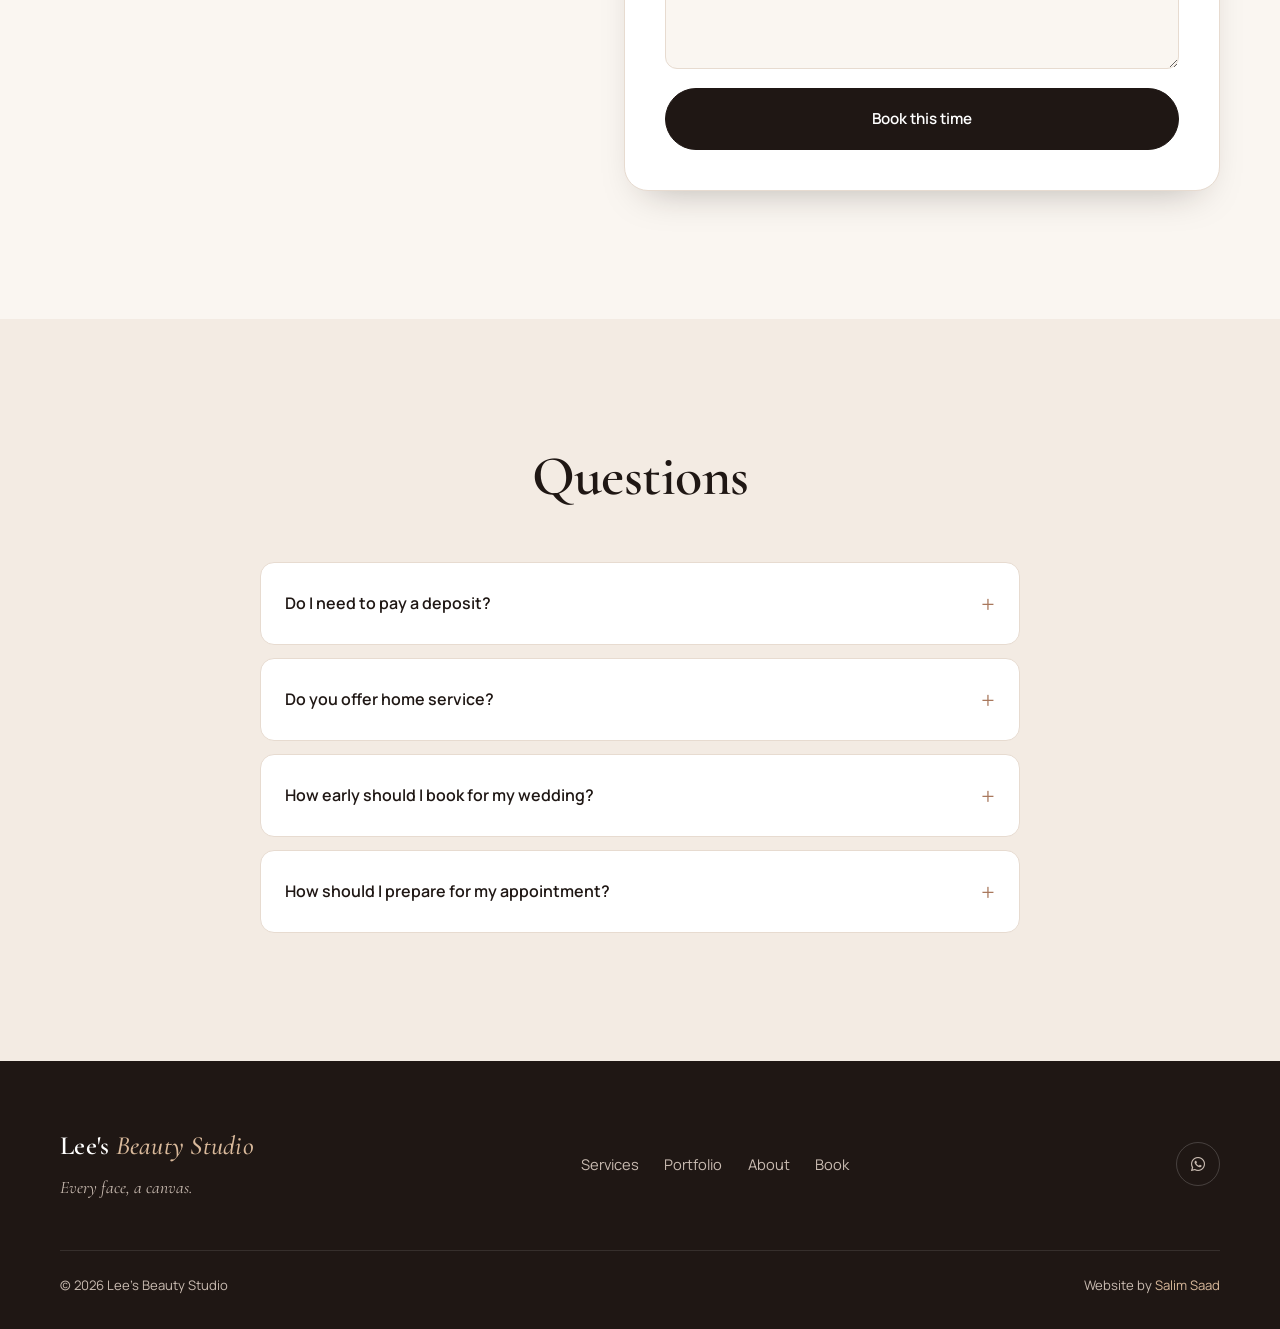
==== commit 6c4b8b5f: "Add real time-slot booking: free times only, locked slots, Lisa's admin page - Booking form shows on" ====
--- a/index.html
+++ b/index.html
@@ -4,12 +4,12 @@
   <meta charset="UTF-8" />
   <meta name="viewport" content="width=device-width, initial-scale=1.0" />
   <title>Lee's Beauty Studio | Makeup, Lashes &amp; Nails by Lisa</title>
-  <meta name="description" content="Lee's Beauty Studio: bridal and glam makeup, lash extensions, nails, pedicures and piercings by Lisa. Studio and home-service appointments. Book on WhatsApp." />
+  <meta name="description" content="Lee's Beauty Studio: bridal and glam makeup, lash extensions, nails, pedicures and piercings by Lisa. Studio and home-service appointments. Book your time online." />
 
   <!-- Social share preview (WhatsApp / Instagram / Facebook) -->
   <meta property="og:type" content="website" />
   <meta property="og:title" content="Lee's Beauty Studio | Every Face, a Canvas" />
-  <meta property="og:description" content="Bridal and glam makeup, lashes, nails and more by Lisa. Book your appointment on WhatsApp." />
+  <meta property="og:description" content="Bridal and glam makeup, lashes, nails and more by Lisa. Choose an open time and book online." />
   <meta property="og:url" content="https://salimsaad-dot.github.io/Lees/" />
   <meta property="og:image" content="https://salimsaad-dot.github.io/Lees/images/og-image.jpg" />
   <meta property="og:image:width" content="1200" />
@@ -277,7 +277,7 @@
       <div class="container book">
         <div class="book-intro reveal">
           <h2>Book your appointment</h2>
-          <p>Choose your service and preferred time. Your request opens in WhatsApp, already filled in. Just hit send and Lisa will confirm.</p>
+          <p>Pick your service, then choose from the times that are still free. Once you book, that time is yours. Nobody else can take it.</p>
           <div class="offer">
             <i class="fa-solid fa-gift" aria-hidden="true"></i>
             <div><strong>10% off your first visit</strong><span>Mention it when you book.</span></div>
@@ -305,21 +305,17 @@
             </select>
           </div>
 
-          <div class="field-row">
-            <div class="field">
-              <label for="date">Date</label>
-              <input type="date" id="date" name="date" required />
-            </div>
-            <div class="field">
-              <label for="time">Preferred time</label>
-              <select id="time" name="time" required>
-                <option value="">Choose…</option>
-                <option>Morning (8am – 12pm)</option>
-                <option>Afternoon (12pm – 4pm)</option>
-                <option>Evening (4pm – 7pm)</option>
-              </select>
-            </div>
-          </div>
+          <div class="field">
+            <label for="date">Date</label>
+            <input type="date" id="date" name="date" required />
+          </div>
+
+          <fieldset class="field" id="timeField">
+            <legend>Time</legend>
+            <div class="slots" id="slots" aria-live="polite">
+              <p class="slots-note">Pick a date to see the free times.</p>
+            </div>
+          </fieldset>
 
           <fieldset class="field">
             <legend>Where?</legend>
@@ -340,22 +336,38 @@
             </div>
           </fieldset>
 
-          <div class="field">
-            <label for="name">Your name</label>
-            <input type="text" id="name" name="name" autocomplete="name" required />
+          <div class="field-row">
+            <div class="field">
+              <label for="name">Your name</label>
+              <input type="text" id="name" name="name" autocomplete="name" maxlength="80" required />
+            </div>
+            <div class="field">
+              <label for="phone">WhatsApp number</label>
+              <input type="tel" id="phone" name="phone" autocomplete="tel" inputmode="tel" placeholder="e.g. 024 123 4567" maxlength="25" required />
+            </div>
           </div>
 
           <div class="field">
             <label for="notes">Anything else? <span class="optional">(optional)</span></label>
-            <textarea id="notes" name="notes" rows="3" placeholder="Occasion, inspiration, number of people…"></textarea>
+            <textarea id="notes" name="notes" rows="3" maxlength="600" placeholder="Occasion, inspiration, number of people…"></textarea>
           </div>
 
           <p class="form-error" id="formError" role="alert"></p>
 
-          <button type="submit" class="btn btn-block">
-            <i class="fa-brands fa-whatsapp" aria-hidden="true"></i> Send request on WhatsApp
-          </button>
+          <button type="submit" class="btn btn-block" id="bookBtn">Book this time</button>
         </form>
+
+        <!-- Shown after a successful booking (replaces the form) -->
+        <div class="booking booked" id="booked" tabindex="-1" hidden>
+          <i class="fa-solid fa-circle-check booked-icon" aria-hidden="true"></i>
+          <h3>You're booked!</h3>
+          <p class="booked-when" id="bookedWhen"></p>
+          <p>Your time is saved. Send Lisa your details on WhatsApp so she can say hello and confirm.</p>
+          <a class="btn btn-block" id="bookedWa" href="https://wa.me/233508690377" target="_blank" rel="noopener">
+            <i class="fa-brands fa-whatsapp" aria-hidden="true"></i> Send my details to Lisa
+          </a>
+          <button type="button" class="btn btn-ghost btn-block" id="bookAgain">Book another appointment</button>
+        </div>
       </div>
     </section>
 
@@ -431,5 +443,6 @@
   </dialog>
 
   <script src="script.js"></script>
+  <script type="module" src="booking.js"></script>
 </body>
 </html>
--- a/style.css
+++ b/style.css
@@ -379,6 +379,43 @@
 }
 .toggle input:checked + span { background: var(--ink); color: #fff; border-color: var(--ink); }
 .toggle input:focus-visible + span { outline: 2px solid var(--accent); outline-offset: 2px; }
+
+/* Time slots: only free times can be picked; taken ones stay visible but greyed out */
+.slots { min-height: 3.2rem; border-radius: 12px; }
+.slots.invalid { outline: 1px solid #c0392b; outline-offset: 4px; }
+.slots-note { font-size: .9rem; color: var(--muted); padding: .85rem 1rem; border: 1px dashed var(--line); border-radius: 12px; }
+.slots[aria-busy="true"] .slots-note { animation: slots-wait 1.2s ease-in-out infinite alternate; }
+@keyframes slots-wait { to { opacity: .45; } }
+.slot-grid { display: grid; grid-template-columns: repeat(auto-fill, minmax(6.5rem, 1fr)); gap: .6rem; }
+.slot-grid > .slots-note { grid-column: 1 / -1; }
+@media (max-width: 560px) { .slot-grid { grid-template-columns: repeat(3, 1fr); gap: .5rem; } }
+.slot { cursor: pointer; position: relative; }
+.slot input { position: absolute; opacity: 0; pointer-events: none; }
+.slot span {
+  display: grid; place-content: center; min-height: 48px; padding: .55rem .4rem; text-align: center;
+  border: 1px solid var(--line); border-radius: 12px; background: var(--bg); font-size: .92rem; font-weight: 600;
+  font-variant-numeric: tabular-nums;
+  transition: background .25s var(--ease), color .25s var(--ease), border-color .25s var(--ease), scale .12s var(--ease);
+}
+.slot small { font-size: .7rem; font-weight: 500; color: var(--muted); }
+.slot input:checked + span { background: var(--ink); color: #fff; border-color: var(--ink); }
+.slot input:focus-visible + span { outline: 2px solid var(--accent); outline-offset: 2px; }
+.slot.is-off { cursor: not-allowed; }
+.slot.is-off span { color: #9a8b83; background: transparent; border-style: dashed; }
+.slot.is-off small { display: block; }
+@media (hover: hover) { .slot:not(.is-off):hover span { border-color: var(--accent); } }
+.slot:not(.is-off):active span { scale: .97; }
+
+/* After booking */
+[hidden] { display: none !important; }
+.booked { text-align: center; justify-items: center; outline: none; }
+@starting-style { .booked { opacity: 0; translate: 0 8px; } }
+.booked { transition: opacity .35s var(--ease), translate .35s var(--ease); }
+.booked-icon { font-size: 2.4rem; color: var(--accent); }
+.booked h3 { font-size: 2rem; }
+.booked-when { font-weight: 700; color: var(--ink); }
+.booked p:not(.booked-when) { color: var(--muted); max-width: 30rem; }
+.btn:disabled { opacity: .6; cursor: progress; }
 
 .form-error { color: #b03a2e; font-size: .88rem; transition: opacity .15s var(--ease), translate .15s var(--ease); }
 .form-error:empty { display: none; }
